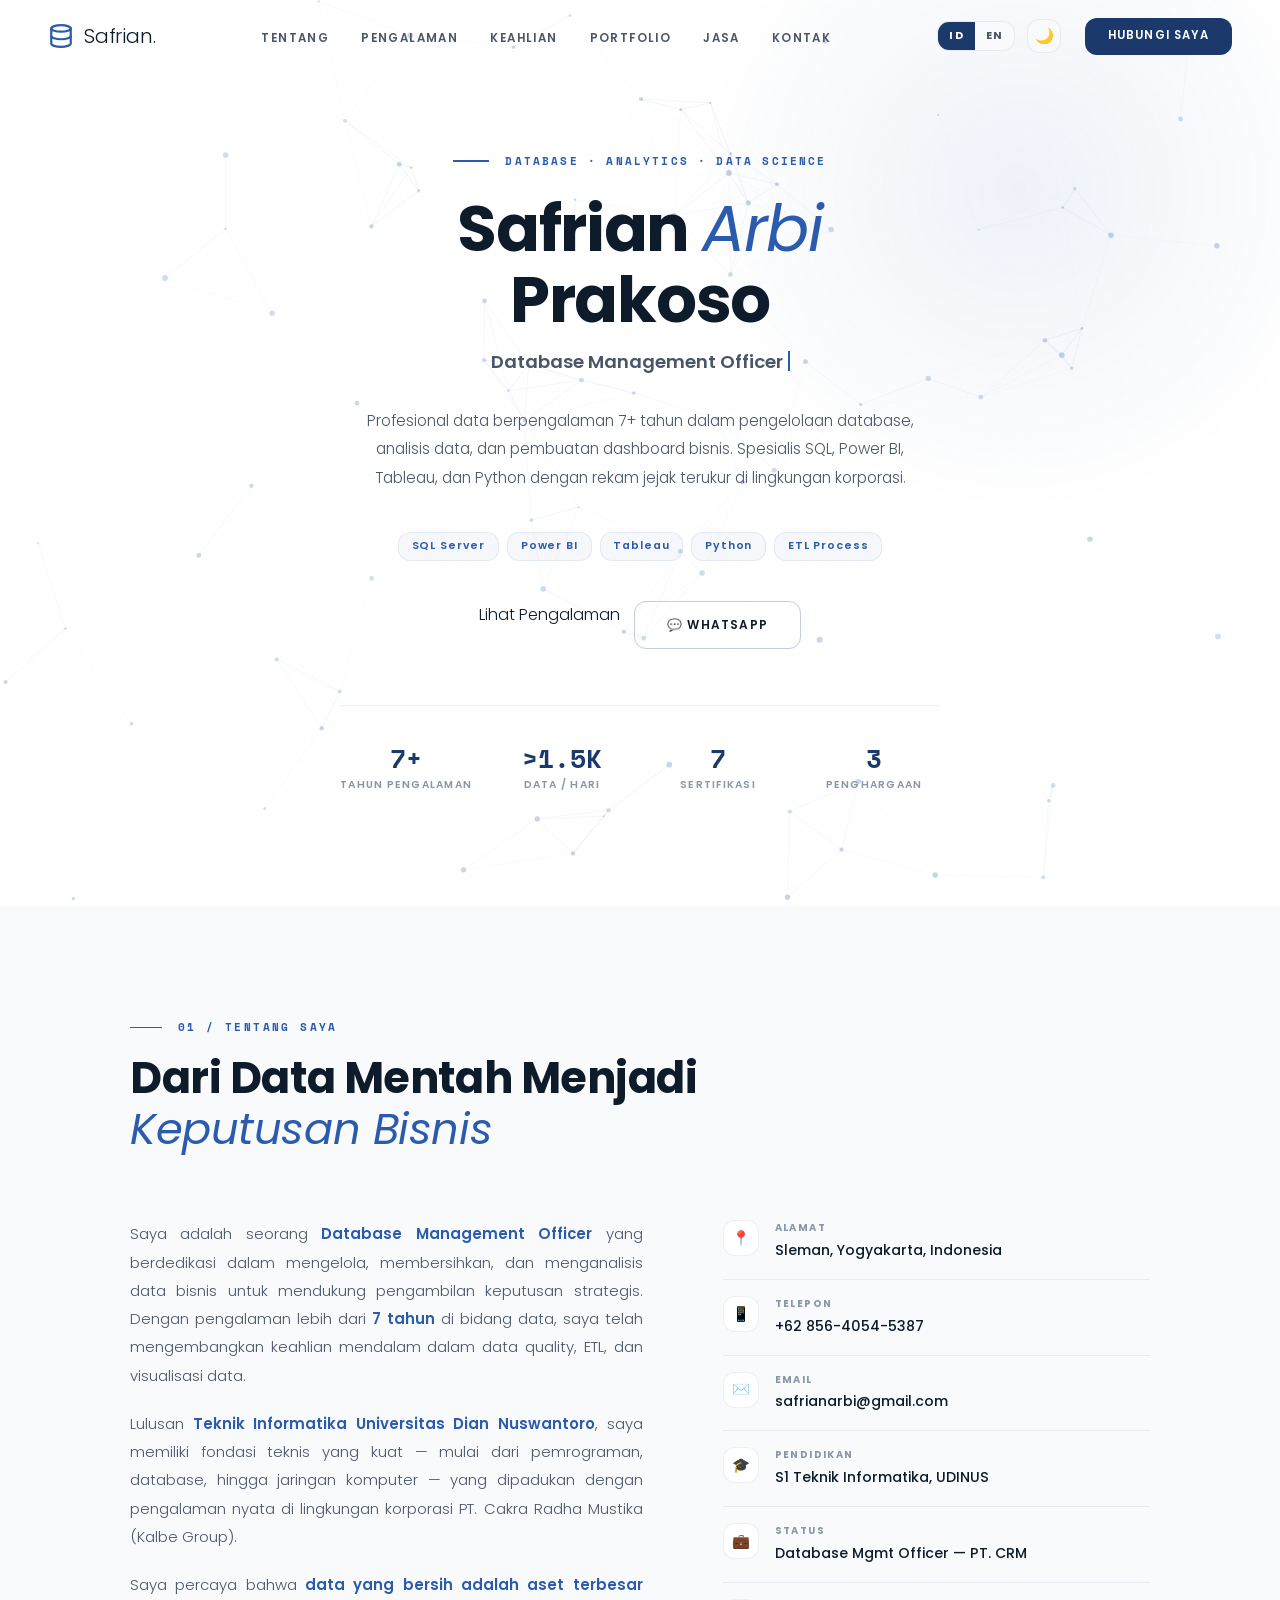
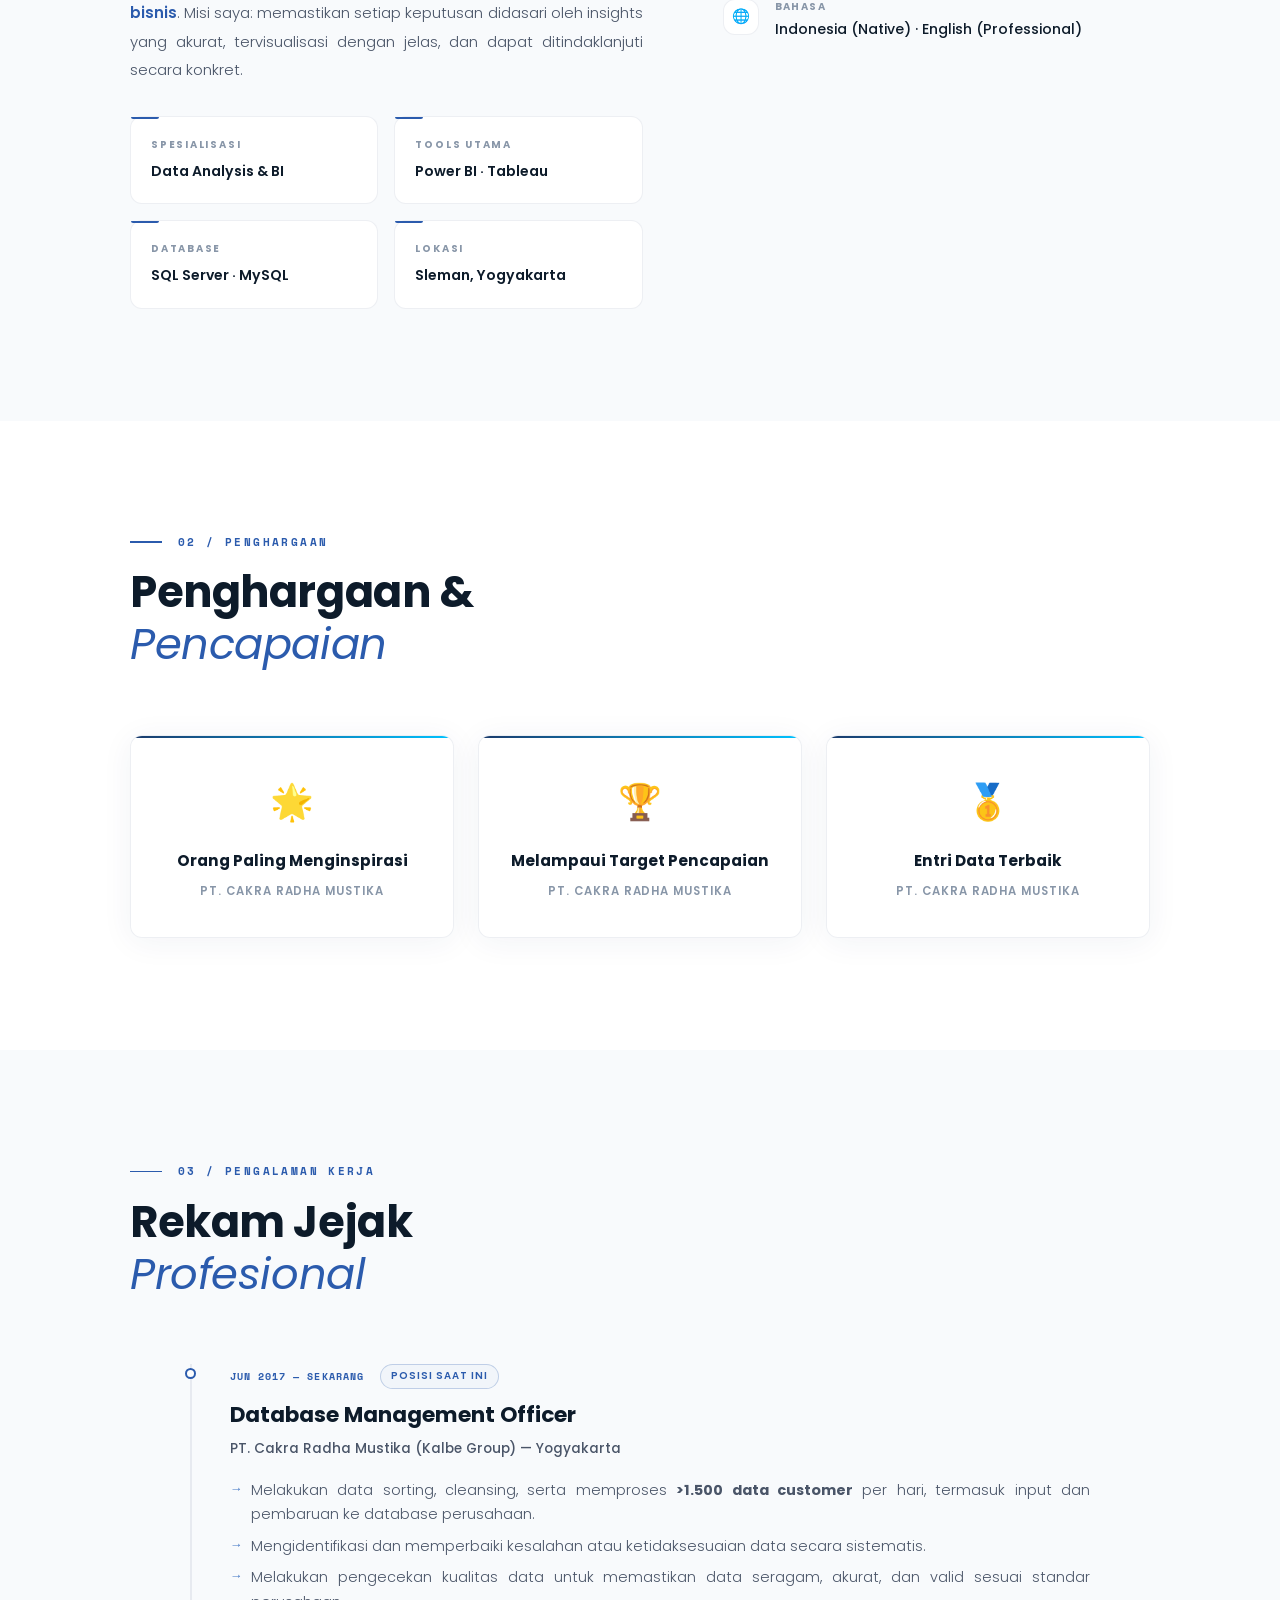
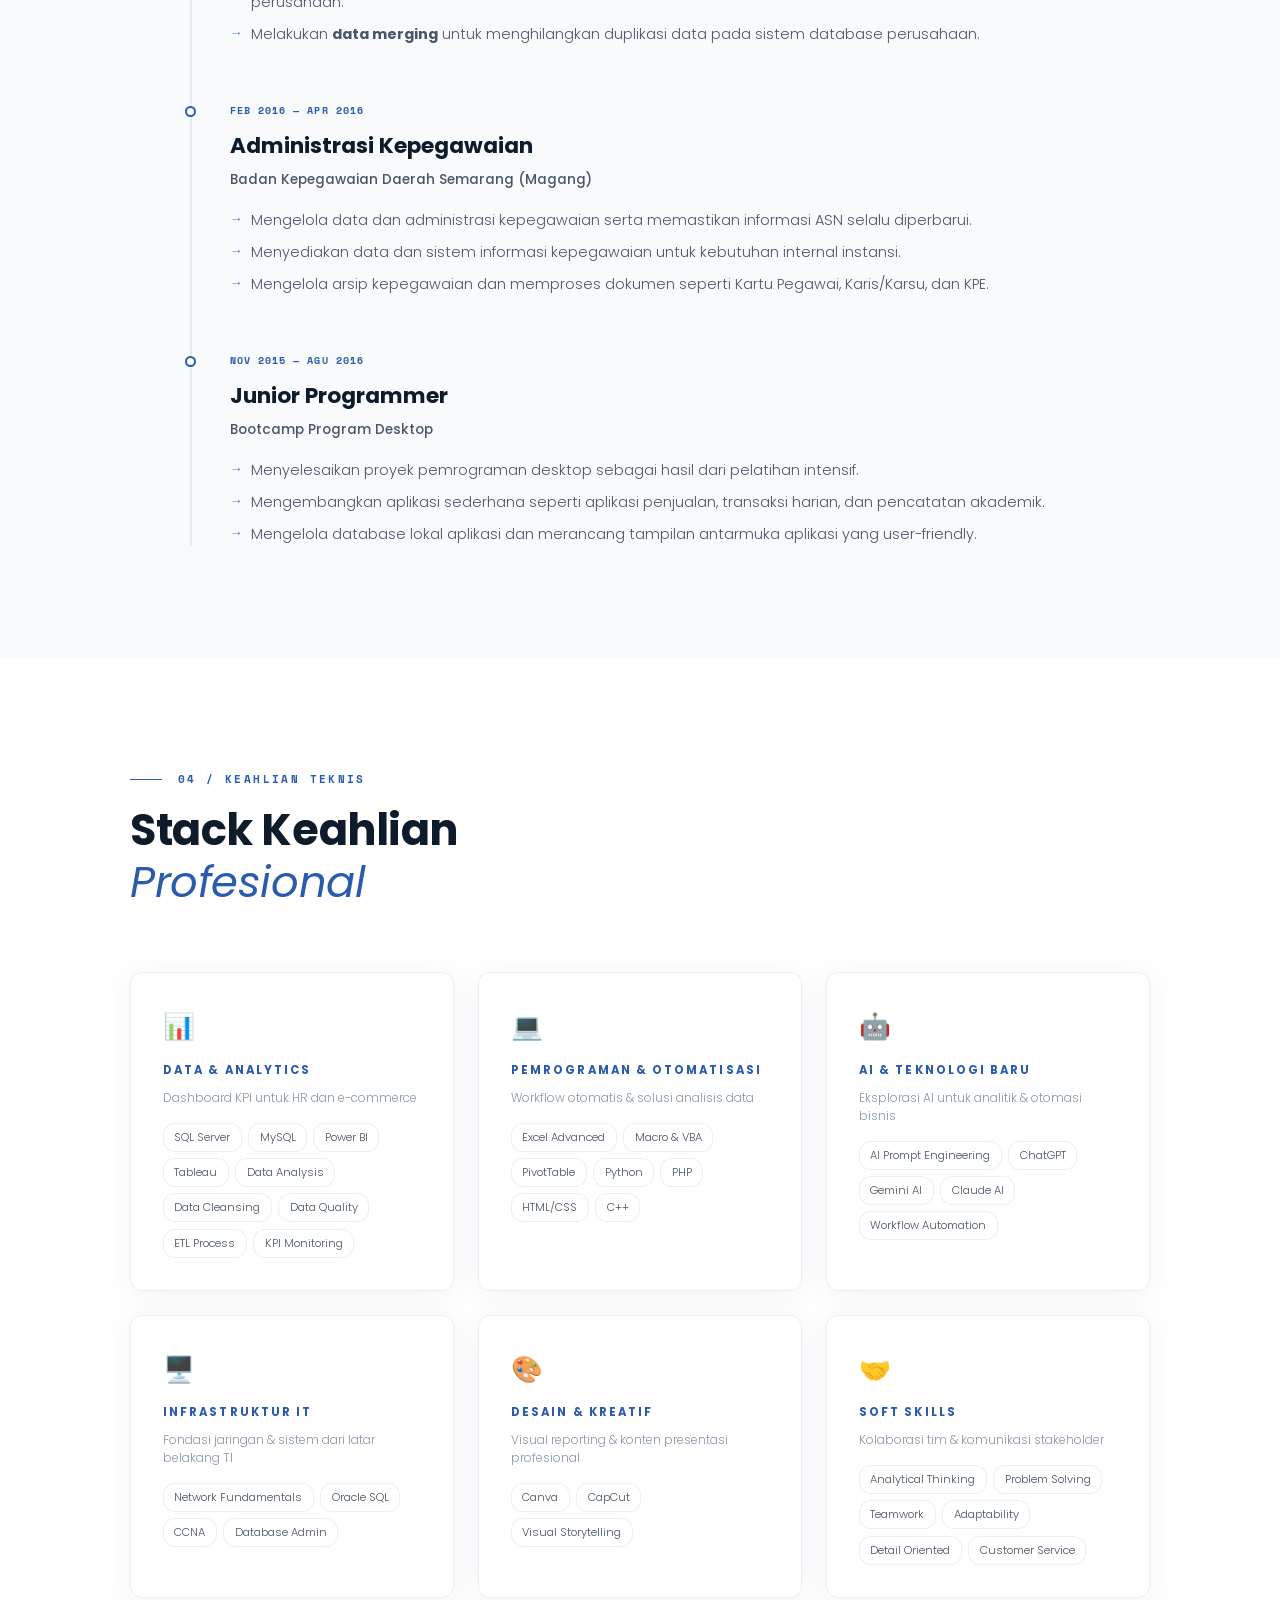
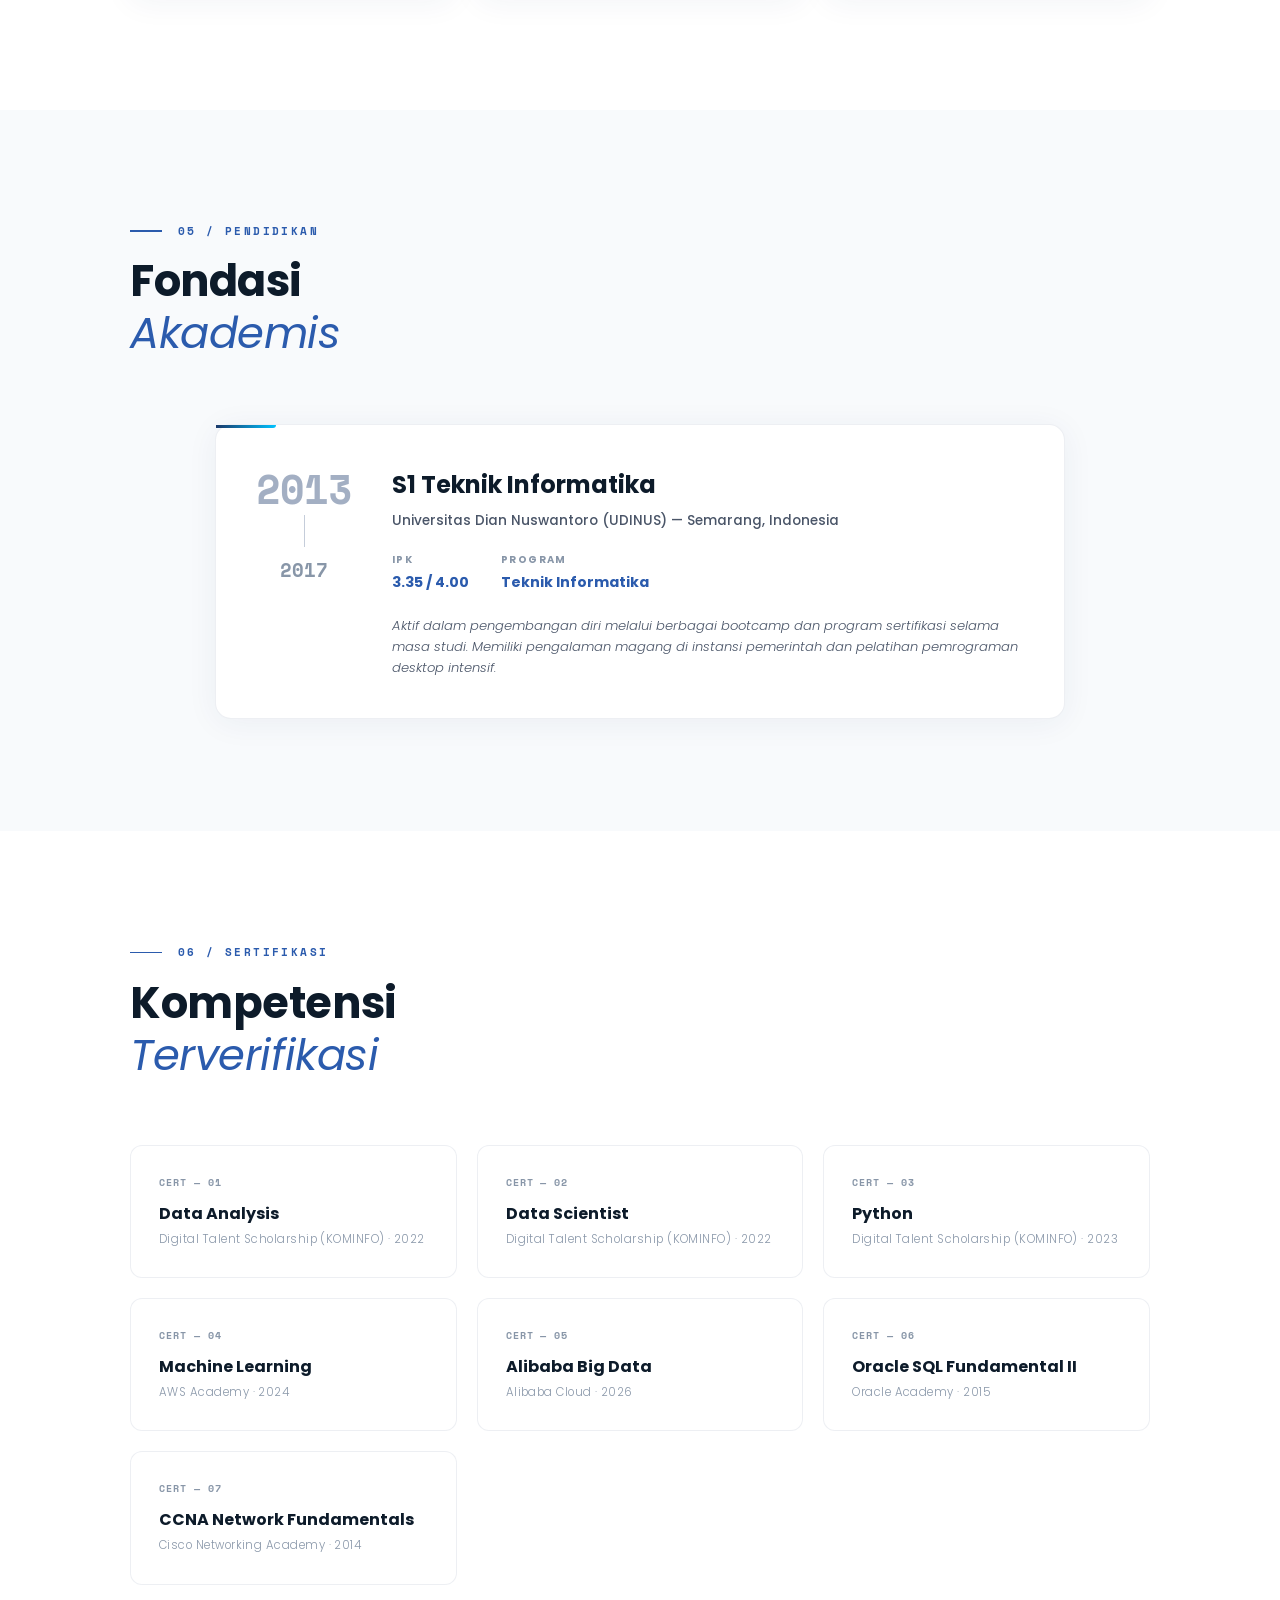
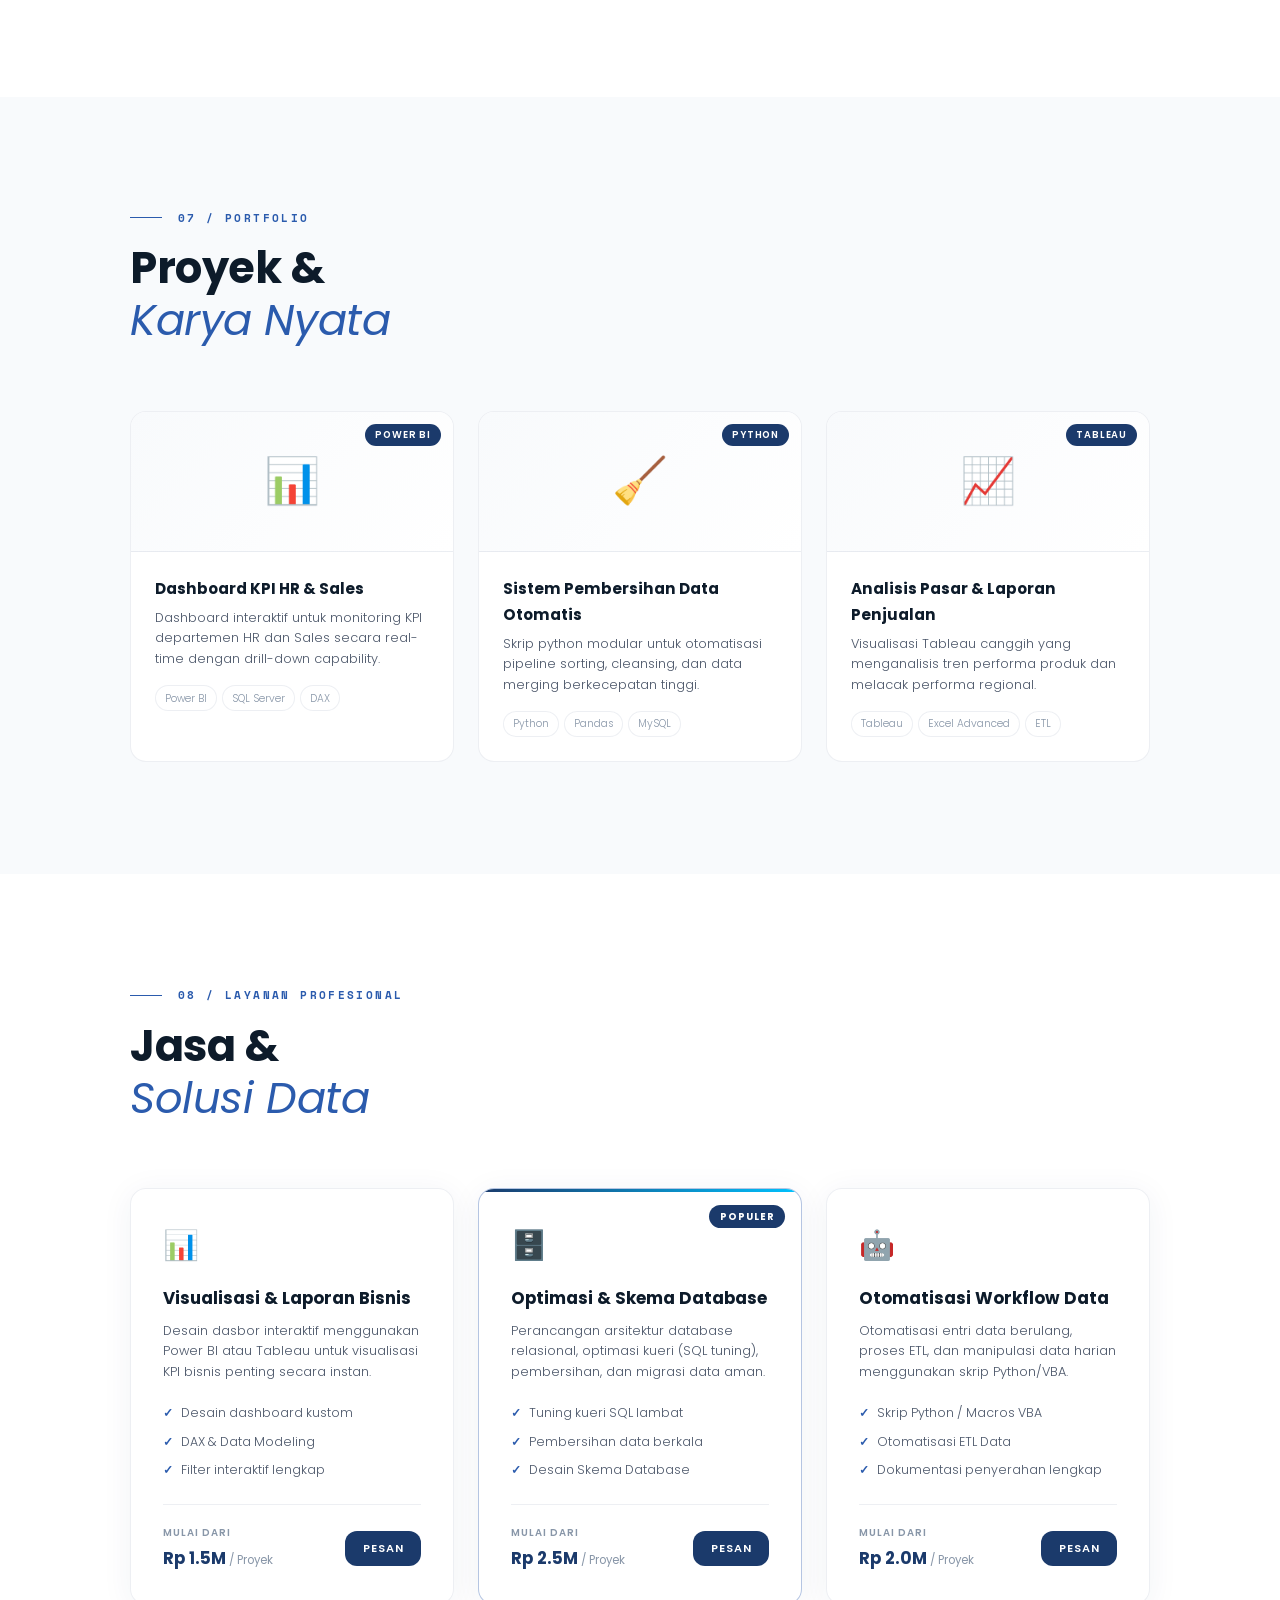
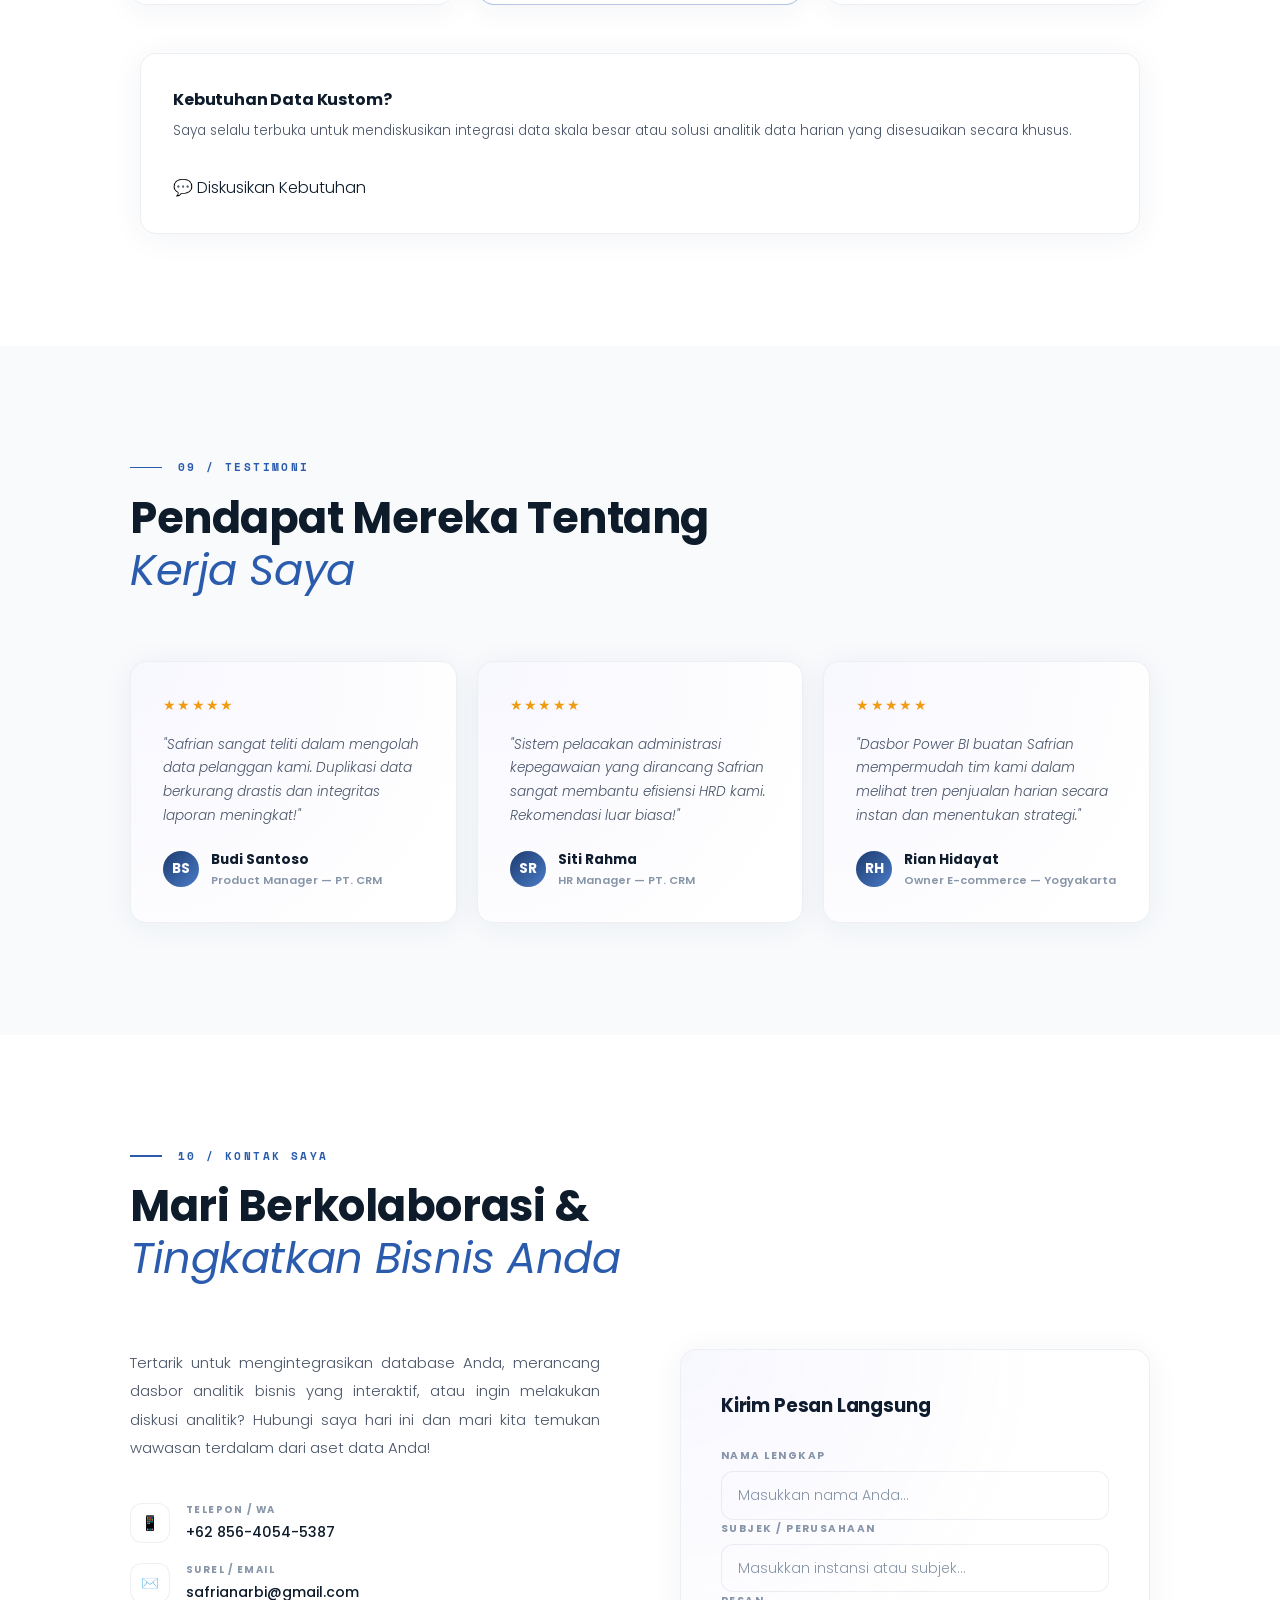
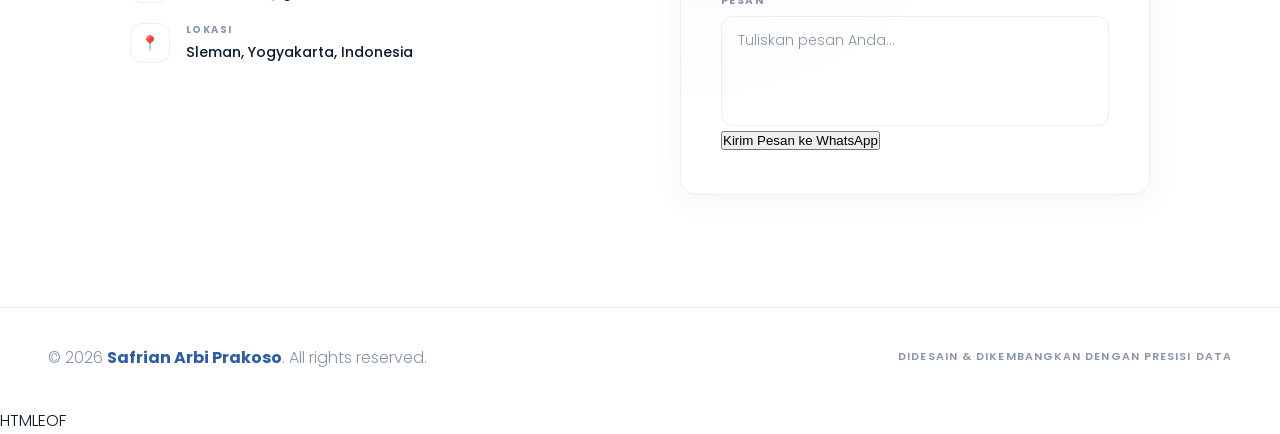
==== Safrian Arbi Prakoso | Database Management Officer & Data Analytics.html @ 1a1b2670 "Add files via upload" ====
<!DOCTYPE html>
<html lang="id" data-theme="light">
<head>
  <meta charset="UTF-8"/>
  <meta name="viewport" content="width=device-width, initial-scale=1.0"/>
  <title>Safrian Arbi Prakoso | Database Management Officer & Data Analytics</title>
  <meta name="description" content="Safrian Arbi Prakoso — Database Management Officer & Jr. Data Analytics/Scientist berpengalaman 7+ tahun di Yogyakarta. Spesialis SQL, Power BI, Tableau, Python."/>
  <meta name="author" content="Safrian Arbi Prakoso"/>
  
  <!-- Premium Typography -->
  <link rel="preconnect" href="https://fonts.googleapis.com"/>
  <link rel="preconnect" href="https://fonts.gstatic.com" crossorigin/>
  <link href="https://fonts.googleapis.com/css2?family=Poppins:ital,wght@0,300;0,400;0,500;0,600;0,700;1,300;1,400&family=Space+Mono:wght@400;700&display=swap" rel="stylesheet"/>

  <style>
    /* ==========================================
       DESIGN SYSTEM & CSS VARIABLES
       ========================================== */
    :root {
      --blue: #1B3A6B;
      --blue-mid: #2B5BAD;
      --blue-light: #4A7CC7;
      --accent: #00C2FF;
      --accent-glow: rgba(0, 194, 255, 0.15);
      
      --bg: #FFFFFF;
      --bg-card: rgba(255, 255, 255, 0.85);
      --bg-card-hover: rgba(255, 255, 255, 0.95);
      --bg-alt: #F8FAFC;
      
      --text: #0D1B2A;
      --text-sec: #4A5568;
      --text-muted: #8896A8;
      
      --border: rgba(27, 58, 107, 0.08);
      --border-h: rgba(27, 58, 107, 0.25);
      
      --shadow: 0 4px 32px rgba(27, 58, 107, 0.06);
      --shadow-lg: 0 8px 48px rgba(27, 58, 107, 0.12);
      
      --radius: 12px;
      --radius-lg: 16px;
      --tr: 0.4s cubic-bezier(0.16, 1, 0.3, 1);
      
      --font-display: 'Poppins', sans-serif;
      --font-mono: 'Space Mono', monospace;
    }

    [data-theme="dark"] {
      --bg: #0D1520;
      --bg-card: rgba(19, 32, 47, 0.7);
      --bg-card-hover: rgba(24, 37, 53, 0.85);
      --bg-alt: #182535;
      
      --text: #E8F0FA;
      --text-sec: #94A3B8;
      --text-muted: #5A6B80;
      
      --border: rgba(74, 124, 199, 0.15);
      --border-h: rgba(0, 194, 255, 0.35);
      
      --shadow: 0 4px 32px rgba(0, 0, 0, 0.4);
      --shadow-lg: 0 8px 48px rgba(0, 0, 0, 0.5);
    }

    /* Reset & Base Styles */
    *, *::before, *::after {
      box-sizing: border-box;
      margin: 0;
      padding: 0;
    }

    html {
      scroll-behavior: smooth;
      font-size: 16px;
    }

    body {
      background: var(--bg);
      color: var(--text);
      font-family: var(--font-display);
      font-weight: 300;
      line-height: 1.7;
      overflow-x: hidden;
      position: relative;
      transition: background var(--tr), color var(--tr);
    }

    ::selection {
      background: var(--blue-light);
      color: #fff;
    }

    /* Custom Scrollbar */
    ::-webkit-scrollbar {
      width: 6px;
    }
    ::-webkit-scrollbar-track {
      background: var(--bg-alt);
    }
    ::-webkit-scrollbar-thumb {
      background: var(--blue-mid);
      border-radius: 3px;
    }
    ::-webkit-scrollbar-thumb:hover {
      background: var(--accent);
    }

    /* Subtlest Overlay Noise for Tactile Feel */
    body::before {
      content: '';
      position: fixed;
      inset: 0;
      z-index: 0;
      pointer-events: none;
      opacity: 0.012;
      background-image: url("data:image/svg+xml,%3Csvg viewBox='0 0 256 256' xmlns='http://www.w3.org/2000/svg'%3E%3Cfilter id='n'%3E%3CfeTurbulence type='fractalNoise' baseFrequency='0.9' numOctaves='4' stitchTiles='stitch'/%3E%3C/filter%3E%3Crect width='100%25' height='100%25' filter='url(%23n)'/%3E%3C/svg%3E");
      background-size: 180px 180px;
    }

    /* Canvas Particle Background */
    #bg-canvas {
      position: fixed;
      top: 0;
      left: 0;
      width: 100%;
      height: 100%;
      z-index: -2;
      pointer-events: none;
    }

    h1, h2, h3, h4, h5, h6 {
      font-weight: 700;
      color: var(--text);
      letter-spacing: -0.01em;
    }

    a {
      color: inherit;
      text-decoration: none;
    }

    /* Glassmorphic Components */
    .glass-card {
      background: var(--bg-card);
      backdrop-filter: blur(20px);
      -webkit-backdrop-filter: blur(20px);
      border: 1px solid var(--border);
      border-radius: var(--radius-lg);
      padding: 2.5rem;
      transition: var(--tr);
      position: relative;
      overflow: hidden;
      box-shadow: var(--shadow);
    }

    .glass-card::before {
      content: '';
      position: absolute;
      top: 0;
      left: 0;
      width: 100%;
      height: 100%;
      background: radial-gradient(800px circle at var(--x, 0px) var(--y, 0px), rgba(99, 102, 241, 0.05), transparent 45%);
      z-index: 1;
      pointer-events: none;
    }

    .glass-card:hover {
      border-color: var(--border-h);
      transform: translateY(-4px);
      box-shadow: var(--shadow-lg);
      background: var(--bg-card-hover);
    }

    /* Navigation Bar */
    nav {
      position: fixed;
      top: 0;
      left: 0;
      right: 0;
      z-index: 200;
      padding: 1.1rem 3rem;
      display: flex;
      align-items: center;
      justify-content: space-between;
      transition: var(--tr);
    }

    nav.scrolled {
      background: rgba(255, 255, 255, 0.85);
      backdrop-filter: blur(20px);
      -webkit-backdrop-filter: blur(20px);
      border-bottom: 1px solid var(--border);
      padding: 0.8rem 3rem;
    }

    [data-theme="dark"] nav.scrolled {
      background: rgba(13, 21, 32, 0.85);
    }

    .nav-logo {
      font-weight: 700;
      font-size: 1.25rem;
      color: var(--blue);
      letter-spacing: -0.01em;
      display: flex;
      align-items: center;
      gap: 10px;
    }

    .nav-logo svg {
      width: 26px;
      height: 26px;
      stroke: var(--blue-mid);
      fill: none;
    }

    [data-theme="dark"] .nav-logo {
      color: var(--accent);
    }

    [data-theme="dark"] .nav-logo svg {
      stroke: var(--accent);
    }

    .nav-logo span {
      color: var(--text);
      font-weight: 300;
    }

    .nav-right {
      display: flex;
      align-items: center;
      gap: 1.5rem;
    }

    .nav-links {
      display: flex;
      gap: 2rem;
      list-style: none;
    }

    .nav-links a {
      font-size: 0.73rem;
      letter-spacing: 0.12em;
      text-transform: uppercase;
      color: var(--text-sec);
      transition: color var(--tr);
      font-weight: 600;
    }

    .nav-links a:hover, .nav-links a.active {
      color: var(--blue-mid);
    }

    [data-theme="dark"] .nav-links a:hover, [data-theme="dark"] .nav-links a.active {
      color: var(--accent);
    }

    .nav-cta {
      padding: 0.55rem 1.4rem;
      background: var(--blue);
      color: #fff;
      font-size: 0.72rem;
      letter-spacing: 0.1em;
      text-transform: uppercase;
      font-weight: 600;
      border-radius: var(--radius);
      transition: all var(--tr);
      cursor: pointer;
      border: none;
      font-family: var(--font-display);
    }

    [data-theme="dark"] .nav-cta {
      background: var(--accent);
      color: #0D1520;
    }

    .nav-cta:hover {
      background: var(--blue-mid);
      transform: translateY(-2px);
      box-shadow: 0 4px 15px rgba(43, 91, 173, 0.3);
    }

    [data-theme="dark"] .nav-cta:hover {
      background: #FFFFFF;
      box-shadow: 0 4px 15px rgba(0, 194, 255, 0.4);
    }

    /* Controls: Theme & Lang */
    .nav-controls {
      display: flex;
      align-items: center;
      gap: 0.75rem;
    }

    .lang-toggle {
      display: flex;
      border: 1px solid var(--border);
      border-radius: var(--radius);
      overflow: hidden;
      background: var(--bg-alt);
    }

    .lang-btn {
      padding: 0.38rem 0.7rem;
      font-size: 0.68rem;
      letter-spacing: 0.1em;
      font-weight: 700;
      font-family: var(--font-display);
      cursor: pointer;
      border: none;
      background: transparent;
      color: var(--text-sec);
      transition: all var(--tr);
    }

    .lang-btn.active {
      background: var(--blue);
      color: #fff;
    }

    [data-theme="dark"] .lang-btn.active {
      background: var(--accent);
      color: #0D1520;
    }

    .lang-btn:not(.active):hover {
      background: var(--border);
    }

    .dark-toggle {
      width: 34px;
      height: 34px;
      border: 1px solid var(--border);
      border-radius: var(--radius);
      background: var(--bg-alt);
      cursor: pointer;
      display: flex;
      align-items: center;
      justify-content: center;
      font-size: 0.95rem;
      transition: all var(--tr);
      color: var(--text-sec);
    }

    .dark-toggle:hover {
      border-color: var(--blue-mid);
      color: var(--blue-mid);
      transform: translateY(-1px);
    }

    [data-theme="dark"] .dark-toggle:hover {
      border-color: var(--accent);
      color: var(--accent);
    }

    .hamburger {
      display: none;
      flex-direction: column;
      gap: 5px;
      cursor: pointer;
      padding: 4px;
    }

    .hamburger span {
      display: block;
      width: 22px;
      height: 2px;
      background: var(--text);
      transition: var(--tr);
      border-radius: 2px;
    }

    /* Mobile Menu Drawer */
    .mobile-menu {
      display: none;
      position: fixed;
      inset: 0;
      z-index: 199;
      background: var(--bg);
      flex-direction: column;
      align-items: center;
      justify-content: center;
      gap: 2.5rem;
    }

    .mobile-menu.open {
      display: flex;
    }

    .mobile-menu a {
      font-size: 1.6rem;
      font-weight: 500;
      color: var(--text);
      letter-spacing: 0.04em;
      transition: color var(--tr);
    }

    .mobile-menu a:hover {
      color: var(--blue-mid);
    }

    [data-theme="dark"] .mobile-menu a:hover {
      color: var(--accent);
    }

    .mobile-close {
      position: absolute;
      top: 1.5rem;
      right: 2rem;
      font-size: 2rem;
      color: var(--text-sec);
      cursor: pointer;
    }

    /* Section Base */
    section {
      padding: 7rem 0;
      position: relative;
      z-index: 1;
    }

    .section-inner {
      max-width: 1100px;
      margin: 0 auto;
      padding: 0 2.5rem;
    }

    .section-label {
      display: flex;
      align-items: center;
      gap: 1rem;
      margin-bottom: 1rem;
    }

    .section-label-line {
      width: 32px;
      height: 1.5px;
      background: var(--blue-mid);
    }

    [data-theme="dark"] .section-label-line {
      background: var(--accent);
    }

    .section-label-text {
      font-size: 0.68rem;
      letter-spacing: 0.22em;
      text-transform: uppercase;
      color: var(--blue-mid);
      font-weight: 700;
      font-family: var(--font-mono);
    }

    [data-theme="dark"] .section-label-text {
      color: var(--accent);
    }

    .section-title {
      font-size: clamp(2rem, 4vw, 2.7rem);
      font-weight: 700;
      line-height: 1.2;
      margin-bottom: 0;
    }

    .section-title em {
      font-style: italic;
      color: var(--blue-mid);
      font-weight: 400;
    }

    [data-theme="dark"] .section-title em {
      color: var(--accent);
    }

    /* ==========================================
       HERO SECTION
       ========================================== */
    .hero {
      min-height: 100vh;
      display: flex;
      flex-direction: column;
      justify-content: center;
      align-items: center;
      position: relative;
      overflow: hidden;
      padding-top: 120px;
      padding-bottom: 80px;
      text-align: center;
    }

    .hero-bg-grid {
      position: absolute;
      inset: 0;
      display: none;
      z-index: -1;
      pointer-events: none;
    }

    .hero-bg-blob {
      position: absolute;
      top: -15%;
      right: -5%;
      width: 650px;
      height: 650px;
      background: radial-gradient(circle, rgba(43, 91, 173, 0.08) 0%, transparent 70%);
      pointer-events: none;
      z-index: -1;
    }

    [data-theme="dark"] .hero-bg-blob {
      background: radial-gradient(circle, rgba(0, 194, 255, 0.06) 0%, transparent 70%);
    }

    .hero-left {
      padding: 2rem;
      max-width: 800px;
      margin: 0 auto;
      z-index: 1;
    }

    .hero-eyebrow {
      display: flex;
      align-items: center;
      justify-content: center;
      gap: 1rem;
      margin-bottom: 1.5rem;
    }

    .hero-eyebrow-line {
      width: 36px;
      height: 1.5px;
      background: var(--blue-mid);
    }

    [data-theme="dark"] .hero-eyebrow-line {
      background: var(--accent);
    }

    .hero-eyebrow-text {
      font-family: var(--font-mono);
      font-size: 0.68rem;
      letter-spacing: 0.2em;
      text-transform: uppercase;
      color: var(--blue-mid);
      font-weight: 700;
    }

    [data-theme="dark"] .hero-eyebrow-text {
      color: var(--accent);
    }

    .hero-name {
      font-size: clamp(2.6rem, 5vw, 4.3rem);
      font-weight: 700;
      line-height: 1.1;
      letter-spacing: -0.02em;
      margin-bottom: 0.5rem;
    }

    .hero-name em {
      font-style: italic;
      color: var(--blue-mid);
      font-weight: 400;
    }

    [data-theme="dark"] .hero-name em {
      color: var(--accent);
    }

    .hero-title-typing {
      font-family: var(--font-display);
      font-size: 1.15rem;
      font-weight: 600;
      color: var(--text-sec);
      margin-bottom: 1.75rem;
      min-height: 36px;
      display: flex;
      align-items: center;
      justify-content: center;
      gap: 5px;
    }

    .typing-cursor {
      width: 2px;
      height: 20px;
      background-color: var(--blue-mid);
      animation: blink 0.8s infinite;
    }

    [data-theme="dark"] .typing-cursor {
      background-color: var(--accent);
    }

    @keyframes blink {
      0%, 100% { opacity: 0; }
      50% { opacity: 1; }
    }

    .hero-desc {
      font-size: 0.95rem;
      color: var(--text-sec);
      max-width: 580px;
      line-height: 1.85;
      margin: 0 auto 2.5rem;
      font-weight: 300;
      text-align: center;
    }

    .hero-badges {
      display: flex;
      flex-wrap: wrap;
      justify-content: center;
      gap: 0.5rem;
      margin-bottom: 2.5rem;
    }

    .hero-badge {
      font-size: 0.68rem;
      letter-spacing: 0.08em;
      padding: 0.28rem 0.8rem;
      border: 1px solid var(--border);
      color: var(--blue-mid);
      font-weight: 600;
      border-radius: var(--radius);
      background: rgba(43, 91, 173, 0.04);
    }

    [data-theme="dark"] .hero-badge {
      color: var(--accent);
      border-color: rgba(0, 194, 255, 0.2);
      background: rgba(0, 194, 255, 0.05);
    }

    .hero-actions {
      display: flex;
      justify-content: center;
      gap: 0.875rem;
      flex-wrap: wrap;
    }

    .btn-outline {
      display: inline-flex;
      align-items: center;
      gap: 0.6rem;
      padding: 0.8rem 2rem;
      border: 1px solid var(--border-h);
      color: var(--text);
      font-size: 0.75rem;
      letter-spacing: 0.1em;
      text-transform: uppercase;
      font-weight: 600;
      font-family: var(--font-display);
      border-radius: var(--radius);
      transition: all var(--tr);
      background: transparent;
      cursor: pointer;
    }

    .btn-outline:hover {
      border-color: var(--blue-mid);
      color: var(--blue-mid);
      transform: translateY(-2px);
    }

    [data-theme="dark"] .btn-outline:hover {
      border-color: var(--accent);
      color: var(--accent);
    }

    /* Stats Grid */
    .hero-stats {
      display: grid;
      grid-template-columns: repeat(4, 1fr);
      gap: 1.5rem;
      margin: 3.5rem auto 0 auto;
      padding-top: 2.5rem;
      border-top: 1px solid var(--border);
      max-width: 600px;
    }

    .stat-num {
      font-family: var(--font-mono);
      font-size: 1.6rem;
      font-weight: 700;
      color: var(--blue);
      display: block;
      line-height: 1;
    }

    [data-theme="dark"] .stat-num {
      color: var(--accent);
    }

    .stat-label {
      font-size: 0.65rem;
      letter-spacing: 0.12em;
      text-transform: uppercase;
      color: var(--text-muted);
      margin-top: 0.3rem;
      font-weight: 600;
    }

    /* Hero Right Graphic Card */
    .hero-right {
      display: flex;
      align-items: center;
      justify-content: center;
      z-index: 1;
      padding-right: 5rem;
    }

    .hero-card {
      background: var(--bg-card);
      border: 1px solid var(--border);
      border-radius: var(--radius-lg);
      padding: 2.5rem;
      box-shadow: var(--shadow-lg);
      width: 320px;
      position: relative;
      backdrop-filter: blur(20px);
      -webkit-backdrop-filter: blur(20px);
      transition: var(--tr);
    }

    .hero-card:hover {
      border-color: var(--border-h);
      transform: translateY(-5px);
    }

    .hero-card::before {
      content: '';
      position: absolute;
      top: 0;
      left: 0;
      right: 0;
      height: 3px;
      background: linear-gradient(90deg, var(--blue), var(--accent));
      border-radius: var(--radius-lg) var(--radius-lg) 0 0;
    }

    .hc-avatar {
      width: 72px;
      height: 72px;
      border-radius: 50%;
      background: linear-gradient(135deg, var(--blue), var(--blue-light));
      display: flex;
      align-items: center;
      justify-content: center;
      font-size: 1.8rem;
      margin-bottom: 1.25rem;
      font-weight: 700;
      color: #fff;
    }

    [data-theme="dark"] .hc-avatar {
      background: linear-gradient(135deg, var(--accent), var(--blue));
      color: #0D1520;
    }

    .hc-name {
      font-size: 1rem;
      font-weight: 700;
      color: var(--text);
      margin-bottom: 0.2rem;
    }

    .hc-title {
      font-size: 0.72rem;
      color: var(--text-sec);
      margin-bottom: 1.5rem;
      line-height: 1.5;
    }

    .hc-items {
      display: flex;
      flex-direction: column;
      gap: 0.75rem;
    }

    .hc-item {
      display: flex;
      align-items: center;
      gap: 0.75rem;
      font-size: 0.8rem;
      color: var(--text-sec);
    }

    .hc-dot {
      width: 8px;
      height: 8px;
      border-radius: 50%;
      background: var(--blue-mid);
      flex-shrink: 0;
    }

    [data-theme="dark"] .hc-dot {
      background: var(--accent);
    }

    .hc-available {
      margin-top: 1.5rem;
      padding: 0.6rem 1rem;
      background: rgba(43, 91, 173, 0.08);
      border-radius: var(--radius);
      border: 1px solid rgba(43, 91, 173, 0.2);
      display: flex;
      align-items: center;
      gap: 0.6rem;
      font-size: 0.72rem;
      color: var(--blue-mid);
      font-weight: 600;
    }

    [data-theme="dark"] .hc-available {
      background: rgba(0, 194, 255, 0.06);
      border-color: rgba(0, 194, 255, 0.2);
      color: var(--accent);
    }

    .hc-pulse {
      width: 8px;
      height: 8px;
      border-radius: 50%;
      background: #22C55E;
      flex-shrink: 0;
      animation: pulse 2s infinite;
    }

    @keyframes pulse {
      0%, 100% { opacity: 1; transform: scale(1); }
      50% { opacity: 0.5; transform: scale(1.25); }
    }

    /* ==========================================
       ABOUT SECTION
       ========================================== */
    #about {
      background: var(--bg-alt);
    }

    .about-grid {
      display: grid;
      grid-template-columns: 1.2fr 1fr;
      gap: 5rem;
      align-items: start;
      margin-top: 4rem;
    }

    .about-text p {
      color: var(--text-sec);
      line-height: 1.9;
      font-size: 0.93rem;
      margin-bottom: 1.25rem;
      text-align: justify;
    }

    .about-text strong {
      color: var(--blue-mid);
      font-weight: 600;
    }

    [data-theme="dark"] .about-text strong {
      color: var(--accent);
    }

    .about-highlights {
      display: grid;
      grid-template-columns: 1fr 1fr;
      gap: 1rem;
      margin-top: 2rem;
    }

    .hl-item {
      padding: 1.25rem;
      border: 1px solid var(--border);
      border-radius: var(--radius);
      position: relative;
      transition: all var(--tr);
      background: var(--bg);
    }

    .hl-item:hover {
      border-color: var(--border-h);
      transform: translateY(-2px);
      box-shadow: var(--shadow);
    }

    .hl-item::before {
      content: '';
      position: absolute;
      top: 0;
      left: 0;
      width: 28px;
      height: 2px;
      background: var(--blue-mid);
      border-radius: 0 0 2px 2px;
    }

    [data-theme="dark"] .hl-item::before {
      background: var(--accent);
    }

    .hl-label {
      font-size: 0.62rem;
      letter-spacing: 0.18em;
      text-transform: uppercase;
      color: var(--text-muted);
      margin-bottom: 0.35rem;
      font-weight: 700;
    }

    .hl-val {
      font-size: 0.88rem;
      color: var(--text);
      font-weight: 600;
    }

    .about-info {
      display: flex;
      flex-direction: column;
      gap: 1rem;
    }

    .ai-item {
      display: flex;
      align-items: flex-start;
      gap: 1rem;
      padding-bottom: 1rem;
      border-bottom: 1px solid var(--border);
    }

    .ai-item:last-child {
      border-bottom: none;
    }

    .ai-icon {
      width: 36px;
      height: 36px;
      display: flex;
      align-items: center;
      justify-content: center;
      border: 1px solid var(--border);
      color: var(--blue-mid);
      font-size: 0.9rem;
      flex-shrink: 0;
      border-radius: var(--radius);
      background: var(--bg);
    }

    [data-theme="dark"] .ai-icon {
      color: var(--accent);
    }

    .ai-label {
      font-size: 0.62rem;
      letter-spacing: 0.14em;
      text-transform: uppercase;
      color: var(--text-muted);
      margin-bottom: 0.12rem;
      font-weight: 700;
    }

    .ai-val {
      font-size: 0.88rem;
      color: var(--text);
      font-weight: 500;
      word-break: break-all;
    }

    /* ==========================================
       AWARDS SECTION
       ========================================== */
    #awards {
      background: var(--bg);
    }

    .awards-grid {
      display: grid;
      grid-template-columns: repeat(3, 1fr);
      gap: 1.5rem;
      margin-top: 4rem;
    }

    .award-card {
      padding: 2.25rem 1.75rem;
      border: 1px solid var(--border);
      border-radius: var(--radius);
      background: var(--bg-card);
      position: relative;
      overflow: hidden;
      transition: all var(--tr);
      text-align: center;
    }

    .award-card:hover {
      border-color: var(--border-h);
      transform: translateY(-4px);
      box-shadow: var(--shadow-lg);
    }

    .award-card::before {
      content: '';
      position: absolute;
      top: 0;
      left: 0;
      right: 0;
      height: 2.5px;
      background: linear-gradient(90deg, var(--blue), var(--accent));
    }

    .award-icon {
      font-size: 2.2rem;
      margin-bottom: 1rem;
    }

    .award-name {
      font-weight: 700;
      font-size: 0.95rem;
      color: var(--text);
      margin-bottom: 0.5rem;
    }

    .award-org {
      font-size: 0.72rem;
      letter-spacing: 0.08em;
      color: var(--text-muted);
      text-transform: uppercase;
      font-weight: 600;
    }

    /* ==========================================
       EXPERIENCE SECTION
       ========================================== */
    #experience {
      background: var(--bg-alt);
    }

    .timeline {
      margin-top: 4rem;
      position: relative;
      max-width: 900px;
      margin-left: auto;
      margin-right: auto;
    }

    .timeline::before {
      content: '';
      position: absolute;
      left: 0;
      top: 0;
      bottom: 0;
      width: 1.5px;
      background: var(--border);
    }

    .tl-item {
      padding-left: 2.5rem;
      padding-bottom: 3.5rem;
      position: relative;
    }

    .tl-item::before {
      content: '';
      position: absolute;
      left: -5px;
      top: 4px;
      width: 11px;
      height: 11px;
      border-radius: 50%;
      border: 2px solid var(--blue-mid);
      background: var(--bg-card);
      z-index: 5;
    }

    [data-theme="dark"] .tl-item::before {
      border-color: var(--accent);
    }

    .tl-item:last-child {
      padding-bottom: 0;
    }

    .tl-meta {
      display: flex;
      align-items: center;
      gap: 1rem;
      margin-bottom: 0.5rem;
      flex-wrap: wrap;
    }

    .tl-period {
      font-family: var(--font-mono);
      font-size: 0.65rem;
      letter-spacing: 0.1em;
      color: var(--blue-mid);
      text-transform: uppercase;
      font-weight: 700;
    }

    [data-theme="dark"] .tl-period {
      color: var(--accent);
    }

    .tl-badge {
      font-size: 0.62rem;
      letter-spacing: 0.1em;
      text-transform: uppercase;
      padding: 0.18rem 0.65rem;
      border: 1px solid rgba(43, 91, 173, 0.25);
      color: var(--blue-mid);
      border-radius: 30px;
      font-weight: 600;
      background: rgba(43, 91, 173, 0.03);
    }

    [data-theme="dark"] .tl-badge {
      border-color: rgba(0, 194, 255, 0.25);
      color: var(--accent);
      background: rgba(0, 194, 255, 0.05);
    }

    .tl-role {
      font-size: 1.35rem;
      font-weight: 700;
      color: var(--text);
      margin-bottom: 0.2rem;
    }

    .tl-company {
      font-size: 0.85rem;
      color: var(--text-sec);
      margin-bottom: 1.1rem;
      font-weight: 500;
    }

    .tl-list {
      list-style: none;
      display: flex;
      flex-direction: column;
      gap: 0.45rem;
    }

    .tl-list li {
      font-size: 0.9rem;
      color: var(--text-sec);
      padding-left: 1.3rem;
      position: relative;
      line-height: 1.7;
      text-align: justify;
    }

    .tl-list li::before {
      content: '→';
      position: absolute;
      left: 0;
      color: var(--blue-light);
      font-size: 0.8rem;
      font-weight: bold;
    }

    [data-theme="dark"] .tl-list li::before {
      color: var(--accent);
    }

    /* ==========================================
       SKILLS SECTION
       ========================================== */
    #skills {
      background: var(--bg);
    }

    .skills-grid {
      display: grid;
      grid-template-columns: repeat(3, 1fr);
      gap: 1.5rem;
      margin-top: 4rem;
    }

    .skill-cat {
      padding: 2rem;
      border: 1px solid var(--border);
      border-radius: var(--radius);
      background: var(--bg-card);
      position: relative;
      overflow: hidden;
      transition: all var(--tr);
    }

    .skill-cat::before {
      content: '';
      position: absolute;
      top: 0;
      left: 0;
      right: 0;
      height: 2.5px;
      background: linear-gradient(90deg, var(--blue), var(--accent));
      transform: scaleX(0);
      transform-origin: left;
      transition: transform var(--tr);
    }

    .skill-cat:hover {
      border-color: var(--border-h);
      transform: translateY(-4px);
      box-shadow: var(--shadow);
    }

    .skill-cat:hover::before {
      transform: scaleX(1);
    }

    .skill-cat-icon {
      font-size: 1.6rem;
      margin-bottom: 0.75rem;
    }

    .skill-cat-title {
      font-size: 0.72rem;
      letter-spacing: 0.18em;
      text-transform: uppercase;
      color: var(--blue-mid);
      margin-bottom: 0.5rem;
      font-weight: 700;
    }

    [data-theme="dark"] .skill-cat-title {
      color: var(--accent);
    }

    .skill-cat-desc {
      font-size: 0.75rem;
      color: var(--text-muted);
      margin-bottom: 1rem;
      line-height: 1.5;
    }

    .skill-tags {
      display: flex;
      flex-wrap: wrap;
      gap: 0.4rem;
    }

    .skill-tag {
      font-size: 0.7rem;
      padding: 0.25rem 0.65rem;
      border: 1px solid var(--border);
      color: var(--text-sec);
      border-radius: var(--radius);
      transition: all var(--tr);
      cursor: default;
      background: var(--bg);
    }

    .skill-tag:hover {
      border-color: var(--blue-mid);
      color: var(--blue-mid);
      background: rgba(43, 91, 173, 0.05);
    }

    [data-theme="dark"] .skill-tag:hover {
      color: var(--accent);
      border-color: var(--accent);
      background: rgba(0, 194, 255, 0.05);
    }

    /* ==========================================
       EDUCATION SECTION
       ========================================== */
    #education {
      background: var(--bg-alt);
    }

    .edu-card {
      margin-top: 4rem;
      display: grid;
      grid-template-columns: auto 1fr;
      gap: 2.5rem;
      padding: 2.5rem;
      border: 1px solid var(--border);
      border-radius: var(--radius-lg);
      background: var(--bg);
      box-shadow: var(--shadow);
      align-items: start;
      position: relative;
      max-width: 850px;
      margin-left: auto;
      margin-right: auto;
    }

    .edu-card::before {
      content: '';
      position: absolute;
      top: 0;
      left: 0;
      width: 60px;
      height: 3px;
      background: linear-gradient(90deg, var(--blue), var(--accent));
      border-radius: 0 0 var(--radius) 0;
    }

    .edu-yr {
      display: flex;
      flex-direction: column;
      align-items: center;
      padding-top: 0.25rem;
    }

    .edu-yr-start {
      font-family: var(--font-mono);
      font-size: 2.5rem;
      font-weight: 700;
      color: var(--blue);
      line-height: 1;
      opacity: 0.4;
    }

    [data-theme="dark"] .edu-yr-start {
      color: var(--accent);
    }

    .edu-yr-div {
      width: 1px;
      height: 32px;
      background: var(--border-h);
      margin: 0.4rem 0;
    }

    .edu-yr-end {
      font-family: var(--font-mono);
      font-size: 1.2rem;
      color: var(--text-muted);
      font-weight: 600;
    }

    .edu-degree {
      font-size: 1.5rem;
      font-weight: 700;
      color: var(--text);
      margin-bottom: 0.2rem;
    }

    .edu-degree em {
      font-style: italic;
      color: var(--blue-mid);
      font-weight: 400;
    }

    [data-theme="dark"] .edu-degree em {
      color: var(--accent);
    }

    .edu-uni {
      font-size: 0.85rem;
      color: var(--text-sec);
      margin-bottom: 1.25rem;
      font-weight: 500;
    }

    .edu-meta {
      display: flex;
      gap: 2rem;
      flex-wrap: wrap;
      margin-bottom: 1.25rem;
    }

    .edu-meta-item {
      display: flex;
      flex-direction: column;
      gap: 0.15rem;
    }

    .edu-meta-label {
      font-size: 0.62rem;
      letter-spacing: 0.14em;
      text-transform: uppercase;
      color: var(--text-muted);
      font-weight: 700;
    }

    .edu-meta-val {
      font-size: 0.88rem;
      color: var(--blue-mid);
      font-weight: 700;
    }

    [data-theme="dark"] .edu-meta-val {
      color: var(--accent);
    }

    .edu-note {
      font-size: 0.82rem;
      color: var(--text-sec);
      font-style: italic;
      line-height: 1.6;
    }

    /* ==========================================
       CERTIFICATIONS SECTION
       ========================================== */
    #certifications {
      background: var(--bg);
    }

    .cert-grid {
      display: grid;
      grid-template-columns: repeat(3, 1fr);
      gap: 1.25rem;
      margin-top: 4rem;
    }

    .cert-card {
      padding: 1.75rem;
      border: 1px solid var(--border);
      border-radius: var(--radius);
      background: var(--bg-card);
      transition: all var(--tr);
      position: relative;
      overflow: hidden;
    }

    .cert-card::after {
      content: '';
      position: absolute;
      bottom: 0;
      left: 0;
      width: 0;
      height: 2px;
      background: linear-gradient(90deg, var(--blue), var(--accent));
      transition: width var(--tr);
    }

    .cert-card:hover {
      border-color: var(--border-h);
      transform: translateY(-2px);
      box-shadow: var(--shadow);
    }

    .cert-card:hover::after {
      width: 100%;
    }

    .cert-num {
      font-family: var(--font-mono);
      font-size: 0.6rem;
      color: var(--text-muted);
      margin-bottom: 0.75rem;
      letter-spacing: 0.1em;
      font-weight: 700;
    }

    .cert-name {
      font-weight: 700;
      font-size: 1rem;
      color: var(--text);
      margin-bottom: 0.35rem;
      line-height: 1.35;
    }

    .cert-issuer {
      font-size: 0.72rem;
      color: var(--text-muted);
      letter-spacing: 0.04em;
    }

    /* ==========================================
       PORTFOLIO SECTION
       ========================================== */
    #portfolio {
      background: var(--bg-alt);
    }

    .portfolio-grid {
      display: grid;
      grid-template-columns: repeat(3, 1fr);
      gap: 1.5rem;
      margin-top: 4rem;
    }

    .pf-card {
      border: 1px solid var(--border);
      border-radius: var(--radius-lg);
      background: var(--bg);
      overflow: hidden;
      transition: all var(--tr);
      position: relative;
    }

    .pf-card:hover {
      border-color: var(--border-h);
      transform: translateY(-4px);
      box-shadow: var(--shadow-lg);
    }

    .pf-thumb {
      height: 140px;
      display: flex;
      align-items: center;
      justify-content: center;
      font-size: 2.8rem;
      background: linear-gradient(135deg, var(--bg-alt), var(--bg));
      border-bottom: 1px solid var(--border);
      position: relative;
    }

    .pf-tag {
      position: absolute;
      top: 0.75rem;
      right: 0.75rem;
      font-size: 0.6rem;
      letter-spacing: 0.1em;
      text-transform: uppercase;
      padding: 0.2rem 0.6rem;
      background: var(--blue);
      color: #fff;
      border-radius: 30px;
      font-weight: 600;
    }

    [data-theme="dark"] .pf-tag {
      background: var(--accent);
      color: #0D1520;
    }

    .pf-body {
      padding: 1.5rem;
    }

    .pf-title {
      font-weight: 700;
      font-size: 0.95rem;
      color: var(--text);
      margin-bottom: 0.4rem;
    }

    .pf-desc {
      font-size: 0.8rem;
      color: var(--text-sec);
      line-height: 1.6;
      margin-bottom: 1rem;
      min-height: 48px;
    }

    .pf-tools {
      display: flex;
      flex-wrap: wrap;
      gap: 0.35rem;
    }

    .pf-tool {
      font-size: 0.65rem;
      padding: 0.2rem 0.55rem;
      border: 1px solid var(--border);
      color: var(--text-muted);
      border-radius: 30px;
      background: var(--bg-card);
    }

    /* ==========================================
       JASA (SERVICES) SECTION
       ========================================== */
    #jasa {
      background: var(--bg);
    }

    .jasa-grid {
      display: grid;
      grid-template-columns: repeat(3, 1fr);
      gap: 1.5rem;
      margin-top: 4rem;
      margin-bottom: 3rem;
    }

    .jasa-card {
      padding: 2rem;
      border: 1px solid var(--border);
      border-radius: var(--radius-lg);
      background: var(--bg-card);
      display: flex;
      flex-direction: column;
      position: relative;
      overflow: hidden;
      transition: all var(--tr);
    }

    .jasa-card::before {
      content: '';
      position: absolute;
      top: 0;
      left: 0;
      right: 0;
      height: 3px;
      background: linear-gradient(90deg, var(--blue), var(--accent));
      transform: scaleX(0);
      transform-origin: left;
      transition: transform var(--tr);
    }

    .jasa-card:hover {
      border-color: var(--border-h);
      transform: translateY(-4px);
      box-shadow: var(--shadow-lg);
    }

    .jasa-card:hover::before {
      transform: scaleX(1);
    }

    .jasa-card.featured {
      border-color: rgba(43, 91, 173, 0.35);
    }

    [data-theme="dark"] .jasa-card.featured {
      border-color: var(--accent);
    }

    .jasa-card.featured::before {
      transform: scaleX(1);
    }

    .jasa-badge {
      position: absolute;
      top: 1rem;
      right: 1rem;
      font-size: 0.6rem;
      letter-spacing: 0.1em;
      text-transform: uppercase;
      padding: 0.2rem 0.65rem;
      background: var(--blue);
      color: #fff;
      border-radius: 30px;
      font-weight: 700;
    }

    [data-theme="dark"] .jasa-badge {
      background: var(--accent);
      color: #0D1520;
    }

    .jasa-icon {
      font-size: 1.8rem;
      margin-bottom: 0.875rem;
    }

    .jasa-name {
      font-weight: 700;
      font-size: 1.05rem;
      color: var(--text);
      margin-bottom: 0.5rem;
    }

    .jasa-desc {
      font-size: 0.8rem;
      color: var(--text-sec);
      line-height: 1.6;
      margin-bottom: 1.25rem;
      flex: 1;
    }

    .jasa-features {
      list-style: none;
      display: flex;
      flex-direction: column;
      gap: 0.45rem;
      margin-bottom: 1.5rem;
    }

    .jasa-features li {
      font-size: 0.78rem;
      color: var(--text-sec);
      padding-left: 1.1rem;
      position: relative;
    }

    .jasa-features li::before {
      content: '✓';
      position: absolute;
      left: 0;
      color: var(--blue-mid);
      font-weight: 700;
    }

    [data-theme="dark"] .jasa-features li::before {
      color: var(--accent);
    }

    .jasa-price-wrap {
      display: flex;
      align-items: center;
      justify-content: space-between;
      margin-top: auto;
      padding-top: 1.25rem;
      border-top: 1px solid var(--border);
    }

    .jasa-price-label {
      font-size: 0.62rem;
      letter-spacing: 0.10em;
      text-transform: uppercase;
      color: var(--text-muted);
      margin-bottom: 0.1rem;
      font-weight: 600;
    }

    .jasa-price {
      font-weight: 700;
      font-size: 1.05rem;
      color: var(--blue);
    }

    [data-theme="dark"] .jasa-price {
      color: var(--accent);
    }

    .jasa-price span {
      font-size: 0.72rem;
      font-weight: 400;
      color: var(--text-muted);
    }

    .jasa-cta {
      padding: 0.5rem 1.1rem;
      background: var(--blue);
      color: #fff;
      font-size: 0.7rem;
      letter-spacing: 0.08em;
      text-transform: uppercase;
      font-weight: 600;
      border-radius: var(--radius);
      transition: all var(--tr);
      cursor: pointer;
      border: none;
      font-family: var(--font-display);
    }

    [data-theme="dark"] .jasa-cta {
      background: var(--accent);
      color: #0D1520;
    }

    .jasa-cta:hover {
      background: var(--blue-mid);
      transform: translateY(-1px);
    }

    [data-theme="dark"] .jasa-cta:hover {
      background: #FFFFFF;
    }

    .jasa-note {
      padding: 2rem;
      border: 1px solid var(--border);
      border-radius: var(--radius-lg);
      background: var(--bg-card);
      display: flex;
      align-items: center;
      justify-content: space-between;
      gap: 2rem;
      flex-wrap: wrap;
      max-width: 1000px;
      margin-left: auto;
      margin-right: auto;
      box-shadow: var(--shadow);
    }

    .jasa-note-text h4 {
      font-weight: 700;
      color: var(--text);
      margin-bottom: 0.35rem;
    }

    .jasa-note-text p {
      font-size: 0.85rem;
      color: var(--text-sec);
    }

    /* ==========================================
       TESTIMONIALS SECTION
       ========================================== */
    #testimonials {
      background: var(--bg-alt);
    }

    .testi-grid {
      display: grid;
      grid-template-columns: repeat(3, 1fr);
      gap: 1.25rem;
      margin-top: 4rem;
    }

    .testi-card {
      padding: 2rem;
      border: 1px solid var(--border);
      border-radius: var(--radius-lg);
      background: var(--bg);
      transition: all var(--tr);
      position: relative;
    }

    .testi-card:hover {
      border-color: var(--border-h);
      box-shadow: var(--shadow);
    }

    .testi-stars {
      color: #F59E0B;
      font-size: 0.85rem;
      margin-bottom: 1rem;
      letter-spacing: 0.1em;
    }

    .testi-text {
      font-size: 0.85rem;
      color: var(--text-sec);
      line-height: 1.75;
      margin-bottom: 1.25rem;
      font-style: italic;
    }

    .testi-author {
      display: flex;
      align-items: center;
      gap: 0.75rem;
    }

    .testi-avatar {
      width: 36px;
      height: 36px;
      border-radius: 50%;
      background: linear-gradient(135deg, var(--blue), var(--blue-light));
      display: flex;
      align-items: center;
      justify-content: center;
      font-size: 0.85rem;
      font-weight: 700;
      color: #fff;
      flex-shrink: 0;
    }

    [data-theme="dark"] .testi-avatar {
      background: linear-gradient(135deg, var(--accent), var(--blue));
      color: #0D1520;
    }

    .testi-name {
      font-weight: 700;
      font-size: 0.85rem;
      color: var(--text);
    }

    .testi-role {
      font-size: 0.7rem;
      color: var(--text-muted);
      font-weight: 600;
    }

    /* ==========================================
       CONTACT SECTION
       ========================================== */
    #contact {
      background: var(--bg);
    }

    .contact-grid {
      display: grid;
      grid-template-columns: 1fr 1fr;
      gap: 5rem;
      margin-top: 4rem;
      align-items: start;
    }

    .contact-intro {
      color: var(--text-sec);
      line-height: 1.9;
      font-size: 0.93rem;
      margin-bottom: 2.5rem;
      text-align: justify;
    }

    .contact-list {
      display: flex;
      flex-direction: column;
      gap: 1.1rem;
    }

    .contact-item {
      display: flex;
      align-items: center;
      gap: 1rem;
    }

    .contact-icon {
      width: 40px;
      height: 40px;
      display: flex;
      align-items: center;
      justify-content: center;
      border: 1px solid var(--border);
      color: var(--blue-mid);
      font-size: 0.9rem;
      border-radius: var(--radius);
      flex-shrink: 0;
      transition: all var(--tr);
      background: var(--bg-card);
    }

    [data-theme="dark"] .contact-icon {
      color: var(--accent);
    }

    .contact-item:hover .contact-icon {
      background: var(--blue);
      color: #fff;
      border-color: var(--blue);
    }

    [data-theme="dark"] .contact-item:hover .contact-icon {
      background: var(--accent);
      color: #0D1520;
      border-color: var(--accent);
    }

    .contact-detail-label {
      font-size: 0.62rem;
      letter-spacing: 0.14em;
      text-transform: uppercase;
      color: var(--text-muted);
      margin-bottom: 0.1rem;
      font-weight: 700;
    }

    .contact-detail-val {
      font-size: 0.88rem;
      color: var(--text);
      font-weight: 500;
    }

    .contact-form {
      display: flex;
      flex-direction: column;
      gap: 1.1rem;
    }

    .form-group {
      display: flex;
      flex-direction: column;
      gap: 0.4rem;
    }

    .form-label {
      font-size: 0.65rem;
      letter-spacing: 0.14em;
      text-transform: uppercase;
      color: var(--text-muted);
      font-weight: 700;
    }

    .form-input, .form-textarea {
      background: var(--bg-card);
      border: 1px solid var(--border);
      color: var(--text);
      padding: 0.8rem 1rem;
      font-family: var(--font-display);
      font-size: 0.88rem;
      font-weight: 300;
      transition: border-color var(--tr);
      outline: none;
      resize: none;
      width: 100%;
      border-radius: var(--radius);
    }

    .form-input:focus, .form-textarea:focus {
      border-color: var(--blue-mid);
    }

    [data-theme="dark"] .form-input:focus, [data-theme="dark"] .form-textarea:focus {
      border-color: var(--accent);
    }

    .form-input::placeholder, .form-textarea::placeholder {
      color: var(--text-muted);
    }

    .form-textarea {
      min-height: 110px;
    }

    #contactStatus {
      font-size: 0.82rem;
      margin-top: 0.5rem;
      display: none;
      padding: 0.75rem 1rem;
      border-left: 3px solid var(--blue-mid);
      background: rgba(43, 91, 173, 0.06);
      border-radius: 0 var(--radius) var(--radius) 0;
      font-weight: 600;
    }

    [data-theme="dark"] #contactStatus {
      border-left-color: var(--accent);
      background: rgba(0, 194, 255, 0.05);
    }

    /* ==========================================
       FOOTER
       ========================================== */
    footer {
      background: var(--bg-card);
      border-top: 1px solid var(--border);
      padding: 2.25rem 3rem;
      display: flex;
      align-items: center;
      justify-content: space-between;
      flex-wrap: wrap;
      gap: 1rem;
      position: relative;
      z-index: 1;
    }

    .footer-left {
      font-size: 1rem;
      color: var(--text-muted);
    }

    .footer-left span {
      color: var(--blue-mid);
      font-weight: 700;
    }

    [data-theme="dark"] .footer-left span {
      color: var(--accent);
    }

    .footer-right {
      font-size: 0.68rem;
      letter-spacing: 0.10em;
      text-transform: uppercase;
      color: var(--text-muted);
      font-weight: 600;
    }

    /* Animation classes */
    .fade-up {
      opacity: 0;
      transform: translateY(24px);
      transition: opacity 0.6s cubic-bezier(0.16, 1, 0.3, 1), transform 0.6s cubic-bezier(0.16, 1, 0.3, 1);
    }

    .fade-up.visible {
      opacity: 1;
      transform: translateY(0);
    }

    .fd1 { transition-delay: 0.08s; }
    .fd2 { transition-delay: 0.16s; }
    .fd3 { transition-delay: 0.24s; }
    .fd4 { transition-delay: 0.32s; }
    .fd5 { transition-delay: 0.4s; }

    /* ==========================================
       RESPONSIVE BREAKPOINTS
       ========================================== */
    @media(max-width: 960px) {
      .hero {
        grid-template-columns: 1fr;
        padding-top: 100px;
      }
      .hero-left {
        padding: 2rem;
        text-align: center;
      }
      .hero-eyebrow {
        justify-content: center;
      }
      .hero-title-typing {
        justify-content: center;
      }
      .hero-desc {
        margin: 0 auto 2.5rem;
      }
      .hero-actions, .hero-badges {
        justify-content: center;
      }
      .hero-stats {
        max-width: 500px;
        margin-left: auto;
        margin-right: auto;
      }
      .hero-right {
        display: none;
      }
      nav {
        padding: 1rem 1.5rem;
      }
      nav.scrolled {
        padding: 0.8rem 1.5rem;
      }
      .nav-links {
        display: none;
      }
      .hamburger {
        display: flex;
      }
      .about-grid, .contact-grid {
        grid-template-columns: 1fr;
        gap: 3.5rem;
      }
      .skills-grid, .cert-grid, .jasa-grid, .awards-grid, .testi-grid, .portfolio-grid {
        grid-template-columns: 1fr 1fr;
      }
      .edu-card {
        grid-template-columns: 1fr;
        gap: 1.5rem;
      }
      .section-inner {
        padding: 0 1.5rem;
      }
    }

    @media(max-width: 560px) {
      .skills-grid, .cert-grid, .jasa-grid, .awards-grid, .testi-grid, .portfolio-grid {
        grid-template-columns: 1fr;
      }
      .about-highlights {
        grid-template-columns: 1fr;
      }
      .hero-stats {
        grid-template-columns: 1fr 1fr;
        gap: 1.25rem;
      }
    }
  </style>
</head>
<body>

  <!-- Floating Particles Background Canvas -->
  <canvas id="bg-canvas"></canvas>

  <!-- ==========================================
       NAVIGATION BAR
       ========================================== -->
  <nav id="navbar">
    <a href="#" class="nav-logo">
      <svg viewBox="0 0 24 24" stroke-width="2" stroke-linecap="round" stroke-linejoin="round">
        <ellipse cx="12" cy="5" rx="9" ry="3"></ellipse>
        <path d="M3 5V19A9 3 0 0 0 21 19V5"></path>
        <path d="M3 12A9 3 0 0 0 21 12"></path>
      </svg>
      <span>Safrian.</span>
    </a>
    
    <ul class="nav-links">
      <li><a href="#about" id="navAbout" class="active">Tentang</a></li>
      <li><a href="#experience" id="navExp">Pengalaman</a></li>
      <li><a href="#skills" id="navSkills">Keahlian</a></li>
      <li><a href="#portfolio" id="navPortfolio">Portfolio</a></li>
      <li><a href="#jasa" id="navJasa">Jasa</a></li>
      <li><a href="#contact" id="navContact">Kontak</a></li>
    </ul>
    
    <div class="nav-right">
      <div class="nav-controls">
        <div class="lang-toggle">
          <button class="lang-btn active" id="lang-id" onclick="setLang('id')">ID</button>
          <button class="lang-btn" id="lang-en" onclick="setLang('en')">EN</button>
        </div>
        <button class="dark-toggle" onclick="toggleDark()" title="Toggle dark mode" id="theme-btn">🌙</button>
      </div>
      <a href="https://wa.me/6285640545387?text=Halo%20Safrian%2C%20saya%20tertarik%20untuk%20berdiskusi." target="_blank" class="nav-cta" id="navCta">Hubungi Saya</a>
      <div class="hamburger" onclick="toggleMenu()">
        <span></span>
        <span></span>
        <span></span>
      </div>
    </div>
  </nav>

  <!-- Mobile Menu Drawer -->
  <div class="mobile-menu" id="mobileMenu">
    <span class="mobile-close" onclick="toggleMenu()">✕</span>
    <a href="#about" onclick="toggleMenu()" id="mAbout">Tentang</a>
    <a href="#experience" onclick="toggleMenu()" id="mExp">Pengalaman</a>
    <a href="#skills" onclick="toggleMenu()" id="mSkills">Keahlian</a>
    <a href="#portfolio" onclick="toggleMenu()" id="mPortfolio">Portfolio</a>
    <a href="#jasa" onclick="toggleMenu()" id="mJasa">Jasa</a>
    <a href="#contact" onclick="toggleMenu()" id="mContact">Kontak</a>
  </div>

  <!-- ==========================================
       HERO SECTION
       ========================================== -->
  <section class="hero" id="home">
    <div class="hero-bg">
      <div class="hero-bg-grid"></div>
      <div class="hero-bg-blob"></div>
    </div>
    
    <div class="hero-left">
      <div class="hero-eyebrow fade-up">
        <div class="hero-eyebrow-line"></div>
        <span class="hero-eyebrow-text" id="heroEye">Database · Analytics · Data Science</span>
      </div>
      
      <h1 class="hero-name fade-up fd1">Safrian <em>Arbi</em><br>Prakoso</h1>
      
      <div class="hero-title-typing fade-up fd2">
        <span id="heroTitleTyping"></span>
        <span class="typing-cursor"></span>
      </div>
      
      <p class="hero-desc fade-up fd3" id="heroDesc">
        Profesional data berpengalaman 7+ tahun dalam pengelolaan database, analisis data, dan pembuatan dashboard bisnis. Spesialis SQL, Power BI, Tableau, dan Python dengan rekam jejak terukur di lingkungan korporasi.
      </p>
      
      <div class="hero-badges fade-up fd3">
        <span class="hero-badge">SQL Server</span>
        <span class="hero-badge">Power BI</span>
        <span class="hero-badge">Tableau</span>
        <span class="hero-badge">Python</span>
        <span class="hero-badge">ETL Process</span>
      </div>
      
      <div class="hero-actions fade-up fd4">
        <a href="#experience" class="btn-primary" id="heroBtnExp">Lihat Pengalaman</a>
        <a href="https://wa.me/6285640545387?text=Halo%20Safrian%2C%20saya%20tertarik%20untuk%20berdiskusi." target="_blank" class="btn-outline" id="heroBtnWA">💬 WhatsApp</a>
      </div>
      
      <div class="hero-stats fade-up fd5">
        <div>
          <span class="stat-num">7+</span>
          <div class="stat-label" id="statExp">Tahun Pengalaman</div>
        </div>
        <div>
          <span class="stat-num">>1.5K</span>
          <div class="stat-label" id="statData">Data/Hari</div>
        </div>
        <div>
          <span class="stat-num">7</span>
          <div class="stat-label" id="statCert">Sertifikasi</div>
        </div>
        <div>
          <span class="stat-num">3</span>
          <div class="stat-label" id="statAward">Penghargaan</div>
        </div>
      </div>
    </div>
    

  </section>

  <!-- ==========================================
       ABOUT SECTION
       ========================================== -->
  <section id="about">
    <div class="section-inner">
      <div class="section-label fade-up">
        <div class="section-label-line"></div>
        <span class="section-label-text" id="aLabel">01 / Tentang Saya</span>
      </div>
      
      <h2 class="section-title fade-up fd1" id="aTitle">Dari Data Mentah Menjadi<br><em>Keputusan Bisnis</em></h2>
      
      <div class="about-grid">
        <div class="about-text fade-up fd2">
          <p id="aP1">Saya adalah seorang <strong>Database Management Officer</strong> yang berdedikasi dalam mengelola, membersihkan, dan menganalisis data bisnis untuk mendukung pengambilan keputusan strategis. Dengan pengalaman lebih dari <strong>7 tahun</strong> di bidang data, saya telah mengembangkan keahlian mendalam dalam data quality, ETL, dan visualisasi data.</p>
          <p id="aP2">Lulusan <strong>Teknik Informatika Universitas Dian Nuswantoro</strong>, saya memiliki fondasi teknis yang kuat — mulai dari pemrograman, database, hingga jaringan komputer — yang dipadukan dengan pengalaman nyata di lingkungan korporasi PT. Cakra Radha Mustika (Kalbe Group).</p>
          <p id="aP3">Saya percaya bahwa <strong>data yang bersih adalah aset terbesar bisnis</strong>. Misi saya: memastikan setiap keputusan didasari oleh insights yang akurat, tervisualisasi dengan jelas, dan dapat ditindaklanjuti secara konkret.</p>
          
          <div class="about-highlights">
            <div class="hl-item">
              <div class="hl-label" id="hlSpec">Spesialisasi</div>
              <div class="hl-val">Data Analysis & BI</div>
            </div>
            <div class="hl-item">
              <div class="hl-label" id="hlTools">Tools Utama</div>
              <div class="hl-val">Power BI · Tableau</div>
            </div>
            <div class="hl-item">
              <div class="hl-label" id="hlDB">Database</div>
              <div class="hl-val">SQL Server · MySQL</div>
            </div>
            <div class="hl-item">
              <div class="hl-label" id="hlLoc">Lokasi</div>
              <div class="hl-val">Sleman, Yogyakarta</div>
            </div>
          </div>
        </div>
        
        <div class="about-info fade-up fd3">
          <div class="ai-item">
            <div class="ai-icon">📍</div>
            <div>
              <div class="ai-label" id="aiAddr">Alamat</div>
              <div class="ai-val">Sleman, Yogyakarta, Indonesia</div>
            </div>
          </div>
          <div class="ai-item">
            <div class="ai-icon">📱</div>
            <div>
              <div class="ai-label" id="aiPhone">Telepon</div>
              <div class="ai-val">+62 856-4054-5387</div>
            </div>
          </div>
          <div class="ai-item">
            <div class="ai-icon">✉️</div>
            <div>
              <div class="ai-label" id="aiEmail">Email</div>
              <div class="ai-val">safrianarbi@gmail.com</div>
            </div>
          </div>
          <div class="ai-item">
            <div class="ai-icon">🎓</div>
            <div>
              <div class="ai-label" id="aiEdu">Pendidikan</div>
              <div class="ai-val">S1 Teknik Informatika, UDINUS</div>
            </div>
          </div>
          <div class="ai-item">
            <div class="ai-icon">💼</div>
            <div>
              <div class="ai-label" id="aiStatus">Status</div>
              <div class="ai-val">Database Mgmt Officer — PT. CRM</div>
            </div>
          </div>
          <div class="ai-item">
            <div class="ai-icon">🌐</div>
            <div>
              <div class="ai-label" id="aiLang">Bahasa</div>
              <div class="ai-val">Indonesia (Native) · English (Professional)</div>
            </div>
          </div>
        </div>
      </div>
    </div>
  </section>

  <!-- ==========================================
       AWARDS SECTION
       ========================================== -->
  <section id="awards">
    <div class="section-inner">
      <div class="section-label fade-up">
        <div class="section-label-line"></div>
        <span class="section-label-text" id="awLabel">02 / Penghargaan</span>
      </div>
      
      <h2 class="section-title fade-up fd1" id="awTitle">Penghargaan &<br><em>Pencapaian</em></h2>
      
      <div class="awards-grid">
        <div class="glass-card award-card fade-up fd1">
          <div class="award-icon">🌟</div>
          <div class="award-name" id="aw1Name">Most Inspiring People</div>
          <div class="award-org">PT. Cakra Radha Mustika</div>
        </div>
        <div class="glass-card award-card fade-up fd2">
          <div class="award-icon">🏆</div>
          <div class="award-name" id="aw2Name">Exceed Achievement Target</div>
          <div class="award-org">PT. Cakra Radha Mustika</div>
        </div>
        <div class="glass-card award-card fade-up fd3">
          <div class="award-icon">🥇</div>
          <div class="award-name" id="aw3Name">Best Data Entry</div>
          <div class="award-org">PT. Cakra Radha Mustika</div>
        </div>
      </div>
    </div>
  </section>

  <!-- ==========================================
       EXPERIENCE SECTION
       ========================================== -->
  <section id="experience">
    <div class="section-inner">
      <div class="section-label fade-up">
        <div class="section-label-line"></div>
        <span class="section-label-text" id="exLabel">03 / Pengalaman Kerja</span>
      </div>
      
      <h2 class="section-title fade-up fd1" id="exTitle">Rekam Jejak<br><em>Profesional</em></h2>
      
      <div class="timeline">
        <!-- Job 1 -->
        <div class="tl-item fade-up fd1">
          <div class="tl-meta">
            <span class="tl-period">Jun 2017 — <span id="exNow">Sekarang</span></span>
            <span class="tl-badge" id="exCurrent">Posisi Saat Ini</span>
          </div>
          <div class="tl-role" id="ex1Role">Database Management Officer</div>
          <div class="tl-company">PT. Cakra Radha Mustika (Kalbe Group) — Yogyakarta</div>
          <ul class="tl-list">
            <li id="ex1l1">Melakukan data sorting, cleansing, serta memproses <strong>&gt;1.500 data customer</strong> per hari, termasuk input dan pembaruan ke database perusahaan.</li>
            <li id="ex1l2">Mengidentifikasi dan memperbaiki kesalahan atau ketidaksesuaian data secara sistematis.</li>
            <li id="ex1l3">Melakukan pengecekan kualitas data untuk memastikan data seragam, akurat, dan valid sesuai standar perusahaan.</li>
            <li id="ex1l4">Melakukan <strong>data merging</strong> untuk menghilangkan duplikasi data pada sistem database perusahaan.</li>
          </ul>
        </div>
        
        <!-- Job 2 -->
        <div class="tl-item fade-up fd2">
          <div class="tl-meta">
            <span class="tl-period">Feb 2016 — Apr 2016</span>
          </div>
          <div class="tl-role" id="ex2Role">Administrasi Kepegawaian</div>
          <div class="tl-company">Badan Kepegawaian Daerah Semarang (Magang)</div>
          <ul class="tl-list">
            <li id="ex2l1">Mengelola data dan administrasi kepegawaian serta memastikan informasi ASN selalu diperbarui.</li>
            <li id="ex2l2">Menyediakan data dan sistem informasi kepegawaian untuk kebutuhan internal instansi.</li>
            <li id="ex2l3">Mengelola arsip kepegawaian dan memproses dokumen seperti Kartu Pegawai, Karis/Karsu, dan KPE.</li>
          </ul>
        </div>
        
        <!-- Job 3 -->
        <div class="tl-item fade-up fd3">
          <div class="tl-meta">
            <span class="tl-period">Nov 2015 — Agu 2016</span>
          </div>
          <div class="tl-role" id="ex3Role">Junior Programmer</div>
          <div class="tl-company">Bootcamp Program Desktop</div>
          <ul class="tl-list">
            <li id="ex3l1">Menyelesaikan proyek pemrograman desktop sebagai hasil dari pelatihan intensif.</li>
            <li id="ex3l2">Mengembangkan aplikasi sederhana seperti aplikasi penjualan, transaksi harian, dan pencatatan akademik.</li>
            <li id="ex3l3">Mengelola database lokal aplikasi dan merancang tampilan antarmuka aplikasi yang user-friendly.</li>
          </ul>
        </div>
      </div>
    </div>
  </section>

  <!-- ==========================================
       SKILLS SECTION
       ========================================== -->
  <section id="skills">
    <div class="section-inner">
      <div class="section-label fade-up">
        <div class="section-label-line"></div>
        <span class="section-label-text" id="skLabel">04 / Keahlian Teknis</span>
      </div>
      
      <h2 class="section-title fade-up fd1" id="skTitle">Stack Keahlian<br><em>Profesional</em></h2>
      
      <div class="skills-grid">
        <!-- Cat 1 -->
        <div class="glass-card skill-cat fade-up fd1">
          <div class="skill-cat-icon">📊</div>
          <div class="skill-cat-title" id="skCat1">Data & Analytics</div>
          <div class="skill-cat-desc" id="skCat1Desc">Dashboard KPI untuk HR dan e-commerce</div>
          <div class="skill-tags">
            <span class="skill-tag">SQL Server</span>
            <span class="skill-tag">MySQL</span>
            <span class="skill-tag">Power BI</span>
            <span class="skill-tag">Tableau</span>
            <span class="skill-tag">Data Analysis</span>
            <span class="skill-tag">Data Cleansing</span>
            <span class="skill-tag">Data Quality</span>
            <span class="skill-tag">ETL Process</span>
            <span class="skill-tag">KPI Monitoring</span>
          </div>
        </div>
        
        <!-- Cat 2 -->
        <div class="glass-card skill-cat fade-up fd2">
          <div class="skill-cat-icon">💻</div>
          <div class="skill-cat-title" id="skCat2">Pemrograman & Otomatisasi</div>
          <div class="skill-cat-desc" id="skCat2Desc">Workflow otomatis & solusi analisis data</div>
          <div class="skill-tags">
            <span class="skill-tag">Excel Advanced</span>
            <span class="skill-tag">Macro & VBA</span>
            <span class="skill-tag">PivotTable</span>
            <span class="skill-tag">Python</span>
            <span class="skill-tag">PHP</span>
            <span class="skill-tag">HTML/CSS</span>
            <span class="skill-tag">C++</span>
          </div>
        </div>
        
        <!-- Cat 3 -->
        <div class="glass-card skill-cat fade-up fd3">
          <div class="skill-cat-icon">🤖</div>
          <div class="skill-cat-title" id="skCat3">AI & Teknologi Baru</div>
          <div class="skill-cat-desc" id="skCat3Desc">Eksplorasi AI untuk analitik & otomasi bisnis</div>
          <div class="skill-tags">
            <span class="skill-tag">AI Prompt Engineering</span>
            <span class="skill-tag">ChatGPT</span>
            <span class="skill-tag">Gemini AI</span>
            <span class="skill-tag">Claude AI</span>
            <span class="skill-tag">Workflow Automation</span>
          </div>
        </div>
        
        <!-- Cat 4 -->
        <div class="glass-card skill-cat fade-up fd1">
          <div class="skill-cat-icon">🖥️</div>
          <div class="skill-cat-title" id="skCat4">Infrastruktur IT</div>
          <div class="skill-cat-desc" id="skCat4Desc">Fondasi jaringan & sistem dari latar belakang TI</div>
          <div class="skill-tags">
            <span class="skill-tag">Network Fundamentals</span>
            <span class="skill-tag">Oracle SQL</span>
            <span class="skill-tag">CCNA</span>
            <span class="skill-tag">Database Admin</span>
          </div>
        </div>
        
        <!-- Cat 5 -->
        <div class="glass-card skill-cat fade-up fd2">
          <div class="skill-cat-icon">🎨</div>
          <div class="skill-cat-title" id="skCat5">Desain & Kreatif</div>
          <div class="skill-cat-desc" id="skCat5Desc">Visual reporting & konten presentasi profesional</div>
          <div class="skill-tags">
            <span class="skill-tag">Canva</span>
            <span class="skill-tag">CapCut</span>
            <span class="skill-tag">Visual Storytelling</span>
          </div>
        </div>
        
        <!-- Cat 6 -->
        <div class="glass-card skill-cat fade-up fd3">
          <div class="skill-cat-icon">🤝</div>
          <div class="skill-cat-title" id="skCat6">Soft Skills</div>
          <div class="skill-cat-desc" id="skCat6Desc">Kolaborasi tim & komunikasi stakeholder</div>
          <div class="skill-tags">
            <span class="skill-tag">Analytical Thinking</span>
            <span class="skill-tag">Problem Solving</span>
            <span class="skill-tag">Teamwork</span>
            <span class="skill-tag">Adaptability</span>
            <span class="skill-tag">Detail Oriented</span>
            <span class="skill-tag">Customer Service</span>
          </div>
        </div>
      </div>
    </div>
  </section>

  <!-- ==========================================
       EDUCATION SECTION
       ========================================== -->
  <section id="education">
    <div class="section-inner">
      <div class="section-label fade-up">
        <div class="section-label-line"></div>
        <span class="section-label-text" id="edLabel">05 / Pendidikan</span>
      </div>
      
      <h2 class="section-title fade-up fd1" id="edTitle">Fondasi<br><em>Akademis</em></h2>
      
      <div class="edu-card fade-up fd2">
        <div class="edu-yr">
          <div class="edu-yr-start">2013</div>
          <div class="edu-yr-div"></div>
          <div class="edu-yr-end">2017</div>
        </div>
        <div>
          <div class="edu-degree" id="edDegree">S1 Teknik Informatika</div>
          <div class="edu-uni">Universitas Dian Nuswantoro (UDINUS) — Semarang, Indonesia</div>
          <div class="edu-meta">
            <div class="edu-meta-item">
              <span class="edu-meta-label" id="edIPK">IPK</span>
              <span class="edu-meta-val">3.35 / 4.00</span>
            </div>
            <div class="edu-meta-item">
              <span class="edu-meta-label" id="edProg">Program</span>
              <span class="edu-meta-val">Teknik Informatika</span>
            </div>
          </div>
          <div class="edu-note" id="edNote">Aktif dalam pengembangan diri melalui berbagai bootcamp dan program sertifikasi selama masa studi. Memiliki pengalaman magang di instansi pemerintah dan pelatihan pemrograman desktop intensif.</div>
        </div>
      </div>
    </div>
  </section>

  <!-- ==========================================
       CERTIFICATIONS SECTION
       ========================================== -->
  <section id="certifications">
    <div class="section-inner">
      <div class="section-label fade-up">
        <div class="section-label-line"></div>
        <span class="section-label-text" id="ctLabel">06 / Sertifikasi</span>
      </div>
      
      <h2 class="section-title fade-up fd1" id="ctTitle">Kompetensi<br><em>Terverifikasi</em></h2>
      
      <div class="cert-grid">
        <div class="cert-card fade-up fd1">
          <div class="cert-num">CERT — 01</div>
          <div class="cert-name">Data Analysis</div>
          <div class="cert-issuer">Digital Talent Scholarship (KOMINFO) · 2022</div>
        </div>
        <div class="cert-card fade-up fd2">
          <div class="cert-num">CERT — 02</div>
          <div class="cert-name">Data Scientist</div>
          <div class="cert-issuer">Digital Talent Scholarship (KOMINFO) · 2022</div>
        </div>
        <div class="cert-card fade-up fd3">
          <div class="cert-num">CERT — 03</div>
          <div class="cert-name">Python</div>
          <div class="cert-issuer">Digital Talent Scholarship (KOMINFO) · 2023</div>
        </div>
        <div class="cert-card fade-up fd1">
          <div class="cert-num">CERT — 04</div>
          <div class="cert-name">Machine Learning</div>
          <div class="cert-issuer">AWS Academy · 2024</div>
        </div>
        <div class="cert-card fade-up fd2">
          <div class="cert-num">CERT — 05</div>
          <div class="cert-name">Alibaba Big Data</div>
          <div class="cert-issuer">Alibaba Cloud · 2026</div>
        </div>
        <div class="cert-card fade-up fd3">
          <div class="cert-num">CERT — 06</div>
          <div class="cert-name">Oracle SQL Fundamental II</div>
          <div class="cert-issuer">Oracle Academy · 2015</div>
        </div>
        <div class="cert-card fade-up fd1">
          <div class="cert-num">CERT — 07</div>
          <div class="cert-name">CCNA Network Fundamentals</div>
          <div class="cert-issuer">Cisco Networking Academy · 2014</div>
        </div>
      </div>
    </div>
  </section>

  <!-- ==========================================
       PORTFOLIO SECTION
       ========================================== -->
  <section id="portfolio">
    <div class="section-inner">
      <div class="section-label fade-up">
        <div class="section-label-line"></div>
        <span class="section-label-text" id="pfLabel">07 / Portfolio</span>
      </div>
      
      <h2 class="section-title fade-up fd1" id="pfTitle">Proyek &<br><em>Karya Nyata</em></h2>
      
      <div class="portfolio-grid">
        <!-- Project 1 -->
        <div class="pf-card fade-up fd1">
          <div class="pf-thumb">📊<span class="pf-tag">Power BI</span></div>
          <div class="pf-body">
            <div class="pf-title" id="pf1Title">Dashboard KPI HR & Sales</div>
            <div class="pf-desc" id="pf1Desc">Dashboard interaktif untuk monitoring KPI departemen HR dan Sales secara real-time dengan drill-down capability.</div>
            <div class="pf-tools">
              <span class="pf-tool">Power BI</span>
              <span class="pf-tool">SQL Server</span>
              <span class="pf-tool">DAX</span>
            </div>
          </div>
        </div>
        
        <!-- Project 2 -->
        <div class="pf-card fade-up fd2">
          <div class="pf-thumb">🧹<span class="pf-tag">Python</span></div>
          <div class="pf-body">
            <div class="pf-title" id="pf2Title">Sistem Pembersihan Data Otomatis</div>
            <div class="pf-desc" id="pf2Desc">Skrip python modular untuk otomatisasi pipeline sorting, cleansing, dan data merging berkecepatan tinggi.</div>
            <div class="pf-tools">
              <span class="pf-tool">Python</span>
              <span class="pf-tool">Pandas</span>
              <span class="pf-tool">MySQL</span>
            </div>
          </div>
        </div>
        
        <!-- Project 3 -->
        <div class="pf-card fade-up fd3">
          <div class="pf-thumb">📈<span class="pf-tag">Tableau</span></div>
          <div class="pf-body">
            <div class="pf-title" id="pf3Title">Analisis Pasar & Laporan Penjualan</div>
            <div class="pf-desc" id="pf3Desc">Visualisasi Tableau canggih yang menganalisis tren performa produk dan melacak performa regional.</div>
            <div class="pf-tools">
              <span class="pf-tool">Tableau</span>
              <span class="pf-tool">Excel Advanced</span>
              <span class="pf-tool">ETL</span>
            </div>
          </div>
        </div>
      </div>
    </div>
  </section>

  <!-- ==========================================
       JASA (SERVICES) SECTION
       ========================================== -->
  <section id="jasa">
    <div class="section-inner">
      <div class="section-label fade-up">
        <div class="section-label-line"></div>
        <span class="section-label-text" id="jsLabel">08 / Layanan Profesional</span>
      </div>
      
      <h2 class="section-title fade-up fd1" id="jsTitle">Jasa &<br><em>Solusi Data</em></h2>
      
      <div class="jasa-grid">
        <!-- Service 1 -->
        <div class="glass-card jasa-card fade-up fd1">
          <div class="jasa-icon">📊</div>
          <div class="jasa-name" id="js1Name">Visualisasi & Laporan Bisnis</div>
          <div class="jasa-desc" id="js1Desc">Desain dasbor interaktif menggunakan Power BI atau Tableau untuk visualisasi KPI bisnis penting secara instan.</div>
          <ul class="jasa-features">
            <li id="js1f1">Desain dashboard kustom</li>
            <li id="js1f2">DAX & Data Modeling</li>
            <li id="js1f3">Filter interaktif lengkap</li>
          </ul>
          <div class="jasa-price-wrap">
            <div>
              <div class="jasa-price-label" id="jsPriceLabel">Mulai Dari</div>
              <div class="jasa-price">Rp 1.5M<span> / Proyek</span></div>
            </div>
            <a href="https://wa.me/6285640545387?text=Halo%20Safrian%2C%20saya%20tertarik%20dengan%20Jasa%20Visualisasi%20%26%20Laporan%20Bisnis." target="_blank" class="jasa-cta" id="jsBtn1">Pesan</a>
          </div>
        </div>
        
        <!-- Service 2 -->
        <div class="glass-card jasa-card featured fade-up fd2">
          <span class="jasa-badge" id="jsBadgeFeat">Populer</span>
          <div class="jasa-icon">🗄️</div>
          <div class="jasa-name" id="js2Name">Optimasi & Skema Database</div>
          <div class="jasa-desc" id="js2Desc">Perancangan arsitektur database relasional, optimasi kueri (SQL tuning), pembersihan, dan migrasi data aman.</div>
          <ul class="jasa-features">
            <li id="js2f1">Tuning kueri SQL lambat</li>
            <li id="js2f2">Pembersihan data berkala</li>
            <li id="js2f3">Desain Skema Database</li>
          </ul>
          <div class="jasa-price-wrap">
            <div>
              <div class="jasa-price-label" id="jsPriceLabel2">Mulai Dari</div>
              <div class="jasa-price">Rp 2.5M<span> / Proyek</span></div>
            </div>
            <a href="https://wa.me/6285640545387?text=Halo%20Safrian%2C%20saya%20tertarik%20dengan%20Jasa%20Optimasi%20%26%20Skema%20Database." target="_blank" class="jasa-cta" id="jsBtn2">Pesan</a>
          </div>
        </div>
        
        <!-- Service 3 -->
        <div class="glass-card jasa-card fade-up fd3">
          <div class="jasa-icon">🤖</div>
          <div class="jasa-name" id="js3Name">Otomatisasi Workflow Data</div>
          <div class="jasa-desc" id="js3Desc">Otomatisasi entri data berulang, proses ETL, dan manipulasi data harian menggunakan skrip Python/VBA.</div>
          <ul class="jasa-features">
            <li id="js3f1">Skrip Python / Macros VBA</li>
            <li id="js3f2">Otomatisasi ETL Data</li>
            <li id="js3f3">Dokumentasi penyerahan lengkap</li>
          </ul>
          <div class="jasa-price-wrap">
            <div>
              <div class="jasa-price-label" id="jsPriceLabel3">Mulai Dari</div>
              <div class="jasa-price">Rp 2.0M<span> / Proyek</span></div>
            </div>
            <a href="https://wa.me/6285640545387?text=Halo%20Safrian%2C%20saya%20tertarik%20dengan%20Jasa%20Otomatisasi%20Workflow%20Data." target="_blank" class="jasa-cta" id="jsBtn3">Pesan</a>
          </div>
        </div>
      </div>
      
      <!-- Custom service notes -->
      <div class="jasa-note fade-up fd1">
        <div class="jasa-note-text">
          <h4 id="jsNoteTitle">Kebutuhan Data Kustom?</h4>
          <p id="jsNoteDesc">Saya selalu terbuka untuk mendiskusikan integrasi data skala besar atau solusi analitik data harian yang disesuaikan secara khusus.</p>
        </div>
        <a href="https://wa.me/6285640545387?text=Halo%20Safrian%2C%20saya%20ingin%20berdiskusi%20tentang%20kebutuhan%20data%20kustom%20saya." target="_blank" class="btn-primary" id="jsNoteBtn">💬 Diskusikan Kebutuhan</a>
      </div>
    </div>
  </section>

  <!-- ==========================================
       TESTIMONIALS SECTION
       ========================================== -->
  <section id="testimonials">
    <div class="section-inner">
      <div class="section-label fade-up">
        <div class="section-label-line"></div>
        <span class="section-label-text" id="tsLabel">09 / Testimoni</span>
      </div>
      
      <h2 class="section-title fade-up fd1" id="tsTitle">Pendapat Mereka Tentang<br><em>Kerja Saya</em></h2>
      
      <div class="testi-grid">
        <!-- Testi 1 -->
        <div class="glass-card testi-card fade-up fd1">
          <div class="testi-stars">★★★★★</div>
          <p class="testi-text" id="ts1Text">"Safrian sangat teliti dalam mengolah data pelanggan kami. Duplikasi data berkurang drastis dan integritas laporan meningkat!"</p>
          <div class="testi-author">
            <div class="testi-avatar">BS</div>
            <div>
              <div class="testi-name">Budi Santoso</div>
              <div class="testi-role" id="ts1Role">Product Manager — PT. CRM</div>
            </div>
          </div>
        </div>
        
        <!-- Testi 2 -->
        <div class="glass-card testi-card fade-up fd2">
          <div class="testi-stars">★★★★★</div>
          <p class="testi-text" id="ts2Text">"Sistem pelacakan administrasi kepegawaian yang dirancang Safrian sangat membantu efisiensi HRD kami. Rekomendasi luar biasa!"</p>
          <div class="testi-author">
            <div class="testi-avatar">SR</div>
            <div>
              <div class="testi-name">Siti Rahma</div>
              <div class="testi-role" id="ts2Role">HR Manager — PT. CRM</div>
            </div>
          </div>
        </div>
        
        <!-- Testi 3 -->
        <div class="glass-card testi-card fade-up fd3">
          <div class="testi-stars">★★★★★</div>
          <p class="testi-text" id="ts3Text">"Dasbor Power BI buatan Safrian mempermudah tim kami dalam melihat tren penjualan harian secara instan dan menentukan strategi."</p>
          <div class="testi-author">
            <div class="testi-avatar">RH</div>
            <div>
              <div class="testi-name">Rian Hidayat</div>
              <div class="testi-role" id="ts3Role">Owner E-commerce — Yogyakarta</div>
            </div>
          </div>
        </div>
      </div>
    </div>
  </section>

  <!-- ==========================================
       CONTACT SECTION
       ========================================== -->
  <section id="contact">
    <div class="section-inner">
      <div class="section-label fade-up">
        <div class="section-label-line"></div>
        <span class="section-label-text" id="cLabel">10 / Kontak Saya</span>
      </div>
      
      <h2 class="section-title fade-up fd1" id="cTitle">Mari Berkolaborasi &<br><em>Tingkatkan Bisnis Anda</em></h2>
      
      <div class="contact-grid">
        <div class="fade-up fd2">
          <p class="contact-intro" id="cIntro">
            Tertarik untuk mengintegrasikan database Anda, merancang dasbor analitik bisnis yang interaktif, atau ingin melakukan diskusi analitik? Hubungi saya hari ini dan mari kita temukan wawasan terdalam dari aset data Anda!
          </p>
          
          <div class="contact-list">
            <a href="https://wa.me/6285640545387" target="_blank" class="contact-item">
              <div class="contact-icon">📱</div>
              <div>
                <div class="contact-detail-label" id="cMethodPhone">Telepon / WA</div>
                <div class="contact-detail-val">+62 856-4054-5387</div>
              </div>
            </a>
            <a href="mailto:safrianarbi@gmail.com" class="contact-item">
              <div class="contact-icon">✉️</div>
              <div>
                <div class="contact-detail-label" id="cMethodEmail">Surel / Email</div>
                <div class="contact-detail-val">safrianarbi@gmail.com</div>
              </div>
            </a>
            <div class="contact-item">
              <div class="contact-icon">📍</div>
              <div>
                <div class="contact-detail-label" id="cMethodLoc">Lokasi</div>
                <div class="contact-detail-val">Sleman, Yogyakarta, Indonesia</div>
              </div>
            </div>
          </div>
        </div>
        
        <!-- Contact Form Card -->
        <div class="glass-card contact-form fade-up fd3">
          <h3 style="font-size: 1.15rem; margin-bottom: 0.5rem;" id="cFormTitle">Kirim Pesan Langsung</h3>
          <form id="contactForm" onsubmit="sendWhatsApp(event)">
            <div class="form-group">
              <label class="form-label" for="formName" id="lblFormName">Nama Lengkap</label>
              <input type="text" class="form-input" id="formName" placeholder="Masukkan nama Anda..." required />
            </div>
            <div class="form-group">
              <label class="form-label" for="formSubject" id="lblFormSub">Subjek / Perusahaan</label>
              <input type="text" class="form-input" id="formSubject" placeholder="Masukkan instansi atau subjek..." required />
            </div>
            <div class="form-group">
              <label class="form-label" for="formMsg" id="lblFormMsg">Pesan</label>
              <textarea class="form-textarea" id="formMsg" placeholder="Tuliskan pesan Anda..." required></textarea>
            </div>
            <button type="submit" class="btn-primary" id="btnFormSend">Kirim Pesan ke WhatsApp</button>
            <div id="contactStatus"></div>
          </form>
        </div>
      </div>
    </div>
  </section>

  <!-- ==========================================
       FOOTER
       ========================================== -->
  <footer>
    <div class="footer-left">
      &copy; 2026 <span>Safrian Arbi Prakoso</span>. All rights reserved.
    </div>
    <div class="footer-right" id="ftRight">
      Didesain & Dikembangkan dengan Presisi Data
    </div>
  </footer>

  <!-- ==========================================
       JAVASCRIPT DYNAMIC LOGIC
       ========================================== -->
  <script>
    /* ==========================================
       1. MULTI-LANGUAGE DICTIONARY (ID/EN)
       ========================================== */
    const translations = {
      id: {
        navAbout: "Tentang", navExp: "Pengalaman", navSkills: "Keahlian", navPortfolio: "Portfolio", navJasa: "Jasa", navContact: "Kontak", navCta: "Hubungi Saya",
        mAbout: "Tentang", mExp: "Pengalaman", mSkills: "Keahlian", mPortfolio: "Portfolio", mJasa: "Jasa", mContact: "Kontak",
        heroEye: "Database · Analytics · Data Science",
        heroDesc: "Profesional data berpengalaman 7+ tahun dalam pengelolaan database, analisis data, dan pembuatan dashboard bisnis. Spesialis SQL, Power BI, Tableau, dan Python dengan rekam jejak terukur di lingkungan korporasi.",
        heroBtnExp: "Lihat Pengalaman", heroBtnWA: "💬 WhatsApp",
        statExp: "Tahun Pengalaman", statData: "Data / Hari", statCert: "Sertifikasi", statAward: "Penghargaan",
        hcAvail: "Terbuka untuk Peluang Baru",
        
        aLabel: "01 / Tentang Saya",
        aTitle: "Dari Data Mentah Menjadi<br><em>Keputusan Bisnis</em>",
        aP1: "Saya adalah seorang <strong>Database Management Officer</strong> yang berdedikasi dalam mengelola, membersihkan, dan menganalisis data bisnis untuk mendukung pengambilan keputusan strategis. Dengan pengalaman lebih dari <strong>7 tahun</strong> di bidang data, saya telah mengembangkan keahlian mendalam dalam data quality, ETL, dan visualisasi data.",
        aP2: "Lulusan <strong>Teknik Informatika Universitas Dian Nuswantoro</strong>, saya memiliki fondasi teknis yang kuat — mulai dari pemrograman, database, hingga jaringan komputer — yang dipadukan dengan pengalaman nyata di lingkungan korporasi PT. Cakra Radha Mustika (Kalbe Group).",
        aP3: "Saya percaya bahwa <strong>data yang bersih adalah aset terbesar bisnis</strong>. Misi saya: memastikan setiap keputusan didasari oleh insights yang akurat, tervisualisasi dengan jelas, dan dapat ditindaklanjuti secara konkret.",
        hlSpec: "Spesialisasi", hlTools: "Tools Utama", hlDB: "Database", hlLoc: "Lokasi",
        aiAddr: "Alamat", aiPhone: "Telepon", aiEmail: "Email", aiEdu: "Pendidikan", aiStatus: "Status", aiLang: "Bahasa",
        
        awLabel: "02 / Penghargaan",
        awTitle: "Penghargaan &<br><em>Pencapaian</em>",
        aw1Name: "Orang Paling Menginspirasi",
        aw2Name: "Melampaui Target Pencapaian",
        aw3Name: "Entri Data Terbaik",
        
        exLabel: "03 / Pengalaman Kerja",
        exTitle: "Rekam Jejak<br><em>Profesional</em>",
        exNow: "Sekarang", exCurrent: "Posisi Saat Ini",
        ex1Role: "Database Management Officer",
        ex1l1: "Melakukan data sorting, cleansing, serta memproses <strong>&gt;1.500 data customer</strong> per hari, termasuk input dan pembaruan ke database perusahaan.",
        ex1l2: "Mengidentifikasi dan memperbaiki kesalahan atau ketidaksesuaian data secara sistematis.",
        ex1l3: "Melakukan pengecekan kualitas data untuk memastikan data seragam, akurat, dan valid sesuai standar perusahaan.",
        ex1l4: "Melakukan <strong>data merging</strong> untuk menghilangkan duplikasi data pada sistem database perusahaan.",
        ex2Role: "Administrasi Kepegawaian",
        ex2l1: "Mengelola data dan administrasi kepegawaian serta memastikan informasi ASN selalu diperbarui.",
        ex2l2: "Menyediakan data dan sistem informasi kepegawaian untuk kebutuhan internal instansi.",
        ex2l3: "Mengelola arsip kepegawaian dan memproses dokumen seperti Kartu Pegawai, Karis/Karsu, dan KPE.",
        ex3Role: "Junior Programmer",
        ex3l1: "Menyelesaikan proyek pemrograman desktop sebagai hasil dari pelatihan intensif.",
        ex3l2: "Mengembangkan aplikasi sederhana seperti aplikasi penjualan, transaksi harian, dan pencatatan akademik.",
        ex3l3: "Mengelola database lokal aplikasi dan merancang tampilan antarmuka aplikasi yang user-friendly.",

        skLabel: "04 / Keahlian Teknis",
        skTitle: "Stack Keahlian<br><em>Profesional</em>",
        skCat1: "Data & Analytics", skCat1Desc: "Dashboard KPI untuk HR dan e-commerce",
        skCat2: "Pemrograman & Otomatisasi", skCat2Desc: "Workflow otomatis & solusi analisis data",
        skCat3: "AI & Teknologi Baru", skCat3Desc: "Eksplorasi AI untuk analitik & otomasi bisnis",
        skCat4: "Infrastruktur IT", skCat4Desc: "Fondasi jaringan & sistem dari latar belakang TI",
        skCat5: "Desain & Kreatif", skCat5Desc: "Visual reporting & konten presentasi profesional",
        skCat6: "Soft Skills", skCat6Desc: "Kolaborasi tim & komunikasi stakeholder",

        edLabel: "05 / Pendidikan",
        edTitle: "Fondasi<br><em>Akademis</em>",
        edDegree: "S1 Teknik Informatika",
        edIPK: "IPK", edProg: "Program",
        edNote: "Aktif dalam pengembangan diri melalui berbagai bootcamp dan program sertifikasi selama masa studi. Memiliki pengalaman magang di instansi pemerintah dan pelatihan pemrograman desktop intensif.",

        ctLabel: "06 / Sertifikasi",
        ctTitle: "Kompetensi<br><em>Terverifikasi</em>",

        pfLabel: "07 / Portfolio",
        pfTitle: "Proyek &<br><em>Karya Nyata</em>",
        pf1Title: "Dashboard KPI HR & Sales", pf1Desc: "Dashboard interaktif untuk monitoring KPI departemen HR dan Sales secara real-time dengan drill-down capability.",
        pf2Title: "Sistem Pembersihan Data Otomatis", pf2Desc: "Skrip python modular untuk otomatisasi pipeline sorting, cleansing, dan data merging berkecepatan tinggi.",
        pf3Title: "Analisis Pasar & Laporan Penjualan", pf3Desc: "Visualisasi Tableau canggih yang menganalisis tren performa produk dan melacak performa regional.",

        jsLabel: "08 / Layanan Profesional",
        jsTitle: "Jasa &<br><em>Solusi Data</em>",
        js1Name: "Visualisasi & Laporan Bisnis", js1Desc: "Desain dasbor interaktif menggunakan Power BI atau Tableau untuk visualisasi KPI bisnis penting secara instan.",
        js1f1: "Desain dashboard kustom", js1f2: "DAX & Data Modeling", js1f3: "Filter interaktif lengkap",
        js2Name: "Optimasi & Skema Database", js2Desc: "Perancangan arsitektur database relasional, optimasi kueri (SQL tuning), pembersihan, dan migrasi data aman.",
        js2f1: "Tuning kueri SQL lambat", js2f2: "Pembersihan data berkala", js2f3: "Desain Skema Database",
        js3Name: "Otomatisasi Workflow Data", js3Desc: "Otomatisasi entri data berulang, proses ETL, dan manipulasi data harian menggunakan skrip Python/VBA.",
        js3f1: "Skrip Python / Macros VBA", js3f2: "Otomatisasi ETL Data", js3f3: "Dokumentasi penyerahan lengkap",
        jsPriceLabel: "Mulai Dari", jsPriceLabel2: "Mulai Dari", jsPriceLabel3: "Mulai Dari",
        jsBtn1: "Pesan", jsBtn2: "Pesan", jsBtn3: "Pesan",
        jsBadgeFeat: "Populer",
        jsNoteTitle: "Kebutuhan Data Kustom?", jsNoteDesc: "Saya selalu terbuka untuk mendiskusikan integrasi data skala besar atau solusi analitik data harian yang disesuaikan secara khusus.",
        jsNoteBtn: "💬 Diskusikan Kebutuhan",

        tsLabel: "09 / Testimoni",
        tsTitle: "Pendapat Mereka Tentang<br><em>Kerja Saya</em>",
        ts1Text: "\"Safrian sangat teliti dalam mengolah data pelanggan kami. Duplikasi data berkurang drastis dan integritas laporan meningkat!\"",
        ts1Role: "Product Manager — PT. CRM",
        ts2Text: "\"Sistem pelacakan administrasi kepegawaian yang dirancang Safrian sangat membantu efisiensi HRD kami. Rekomendasi luar biasa!\"",
        ts2Role: "HR Manager — PT. CRM",
        ts3Text: "\"Dasbor Power BI buatan Safrian mempermudah tim kami dalam melihat tren penjualan harian secara instan dan menentukan strategi.\"",
        ts3Role: "Owner E-commerce — Yogyakarta",

        cLabel: "10 / Kontak Saya",
        cTitle: "Mari Berkolaborasi &<br><em>Tingkatkan Bisnis Anda</em>",
        cIntro: "Tertarik untuk mengintegrasikan database Anda, merancang dasbor analitik bisnis yang interaktif, atau ingin melakukan diskusi analitik? Hubungi saya hari ini dan mari kita temukan wawasan terdalam dari aset data Anda!",
        cMethodPhone: "Telepon / WA", cMethodEmail: "Surel / Email", cMethodLoc: "Lokasi",
        cFormTitle: "Kirim Pesan Langsung",
        lblFormName: "Nama Lengkap", lblFormSub: "Subjek / Perusahaan", lblFormMsg: "Pesan",
        btnFormSend: "Kirim Pesan ke WhatsApp",
        ftRight: "Didesain & Dikembangkan dengan Presisi Data"
      },
      en: {
        navAbout: "About", navExp: "Experience", navSkills: "Skills", navPortfolio: "Portfolio", navJasa: "Services", navContact: "Contact", navCta: "Contact Me",
        mAbout: "About", mExp: "Experience", mSkills: "Skills", mPortfolio: "Portfolio", mJasa: "Services", mContact: "Contact",
        heroEye: "Database · Analytics · Data Science",
        heroDesc: "Data professional with 7+ years of experience in database management, data analysis, and building business dashboards. Specialized in SQL, Power BI, Tableau, and Python with a proven track record in Kalbe Group.",
        heroBtnExp: "View Experience", heroBtnWA: "💬 WhatsApp",
        statExp: "Years Experience", statData: "Data / Day", statCert: "Certifications", statAward: "Awards",
        hcAvail: "Open to New Opportunities",
        
        aLabel: "01 / About Me",
        aTitle: "From Raw Data Into<br><em>Strategic Insights</em>",
        aP1: "I am a dedicated <strong>Database Management Officer</strong> who is passionate about managing, cleaning, and analyzing business data to support strategic decision making. With over <strong>7 years</strong> in the data industry, I have developed deep expertise in data quality, ETL pipelines, and business intelligence reporting.",
        aP2: "As a graduate of <strong>Informatics Engineering from Dian Nuswantoro University</strong>, I have a robust technical foundation — spanning programming, databases, and networking — combined with corporate experience at PT. Cakra Radha Mustika (Kalbe Group).",
        aP3: "I firmly believe that <strong>clean data is a business's greatest asset</strong>. My mission is to ensure every key business decision is backed by accurate, clearly visualized, and actionable insights.",
        hlSpec: "Specialization", hlTools: "Core Tools", hlDB: "Database", hlLoc: "Location",
        aiAddr: "Address", aiPhone: "Phone", aiEmail: "Email", aiEdu: "Education", aiStatus: "Status", aiLang: "Languages",
        
        awLabel: "02 / Awards",
        awTitle: "Awards &<br><em>Achievements</em>",
        aw1Name: "Most Inspiring People",
        aw2Name: "Exceed Achievement Target",
        aw3Name: "Best Data Entry",
        
        exLabel: "03 / Work Experience",
        exTitle: "Professional<br><em>Track Record</em>",
        exNow: "Present", exCurrent: "Current Role",
        ex1Role: "Database Management Officer",
        ex1l1: "Sorting, cleansing, and processing over <strong>1,500 customer records</strong> daily, maintaining and updating the corporate centralized database.",
        ex1l2: "Systematically identifying and rectifying data inconsistencies or anomalies.",
        ex1l3: "Enforcing strict data quality checks to ensure all entries are uniform, accurate, structured, and valid.",
        ex1l4: "Designing and performing regular <strong>data merging</strong> protocols to remove duplicate customer records.",
        ex2Role: "Personnel Administration",
        ex2l1: "Managed personnel records and employee administration database, ensuring staff information was consistently updated.",
        ex2l2: "Prepared personnel datasets and reports for internal administration audits.",
        ex2l3: "Maintained employment records, physical archives, and processed digital work documentation.",
        ex3Role: "Junior Programmer",
        ex3l1: "Developed desktop application projects as part of an intensive programming bootcamp.",
        ex3l2: "Built simple software solutions: point-of-sale applications, transaction trackers, and academic logs.",
        ex3l3: "Designed user-friendly desktop user interfaces and managed local database systems.",

        skLabel: "04 / Technical Skills",
        skTitle: "Professional<br><em>Skill Stack</em>",
        skCat1: "Data & Analytics", skCat1Desc: "KPI Dashboards for HR and e-commerce",
        skCat2: "Programming & Automation", skCat2Desc: "Automated workflows & analysis solutions",
        skCat3: "AI & Emerging Tech", skCat3Desc: "AI exploration for analytics & business automation",
        skCat4: "IT Infrastructure", skCat4Desc: "Networking & system foundation from CS degree",
        skCat5: "Design & Creative", skCat5Desc: "Visual reporting & professional slide deck contents",
        skCat6: "Soft Skills", skCat6Desc: "Team collaboration & stakeholder communication",

        edLabel: "05 / Education",
        edTitle: "Academic<br><em>Foundation</em>",
        edDegree: "Bachelor of Computer Science",
        edIPK: "GPA", edProg: "Major",
        edNote: "Actively pursued self-improvement through bootcamp and training certifications during college. Gained internship experience at government agencies and intensive programming academies.",

        ctLabel: "06 / Certifications",
        ctTitle: "Verified<br><em>Competence</em>",

        pfLabel: "07 / Portfolio",
        pfTitle: "Projects &<br><em>Real Work</em>",
        pf1Title: "HR & Sales KPI Dashboard", pf1Desc: "Interactive business intelligence dashboard for monitoring HR and Sales KPIs with deep drill-down features.",
        pf2Title: "Automated Data Cleansing System", pf2Desc: "Modular Python script built for high-speed ETL sorting, cleansing, and merging pipelines.",
        pf3Title: "Market Analysis & Performance", pf3Desc: "Advanced Tableau visualizations tracking product trends and parsing regional sales performances.",

        jsLabel: "08 / Professional Services",
        jsTitle: "Services &<br><em>Data Solutions</em>",
        js1Name: "Visualization & Reporting", js1Desc: "Interactive Power BI or Tableau dashboard designs for instant business KPI visualization.",
        js1f1: "Custom dashboard design", js1f2: "DAX & Data Modeling", js1f3: "Fully interactive filters",
        js2Name: "Database Schema & Optimization", js2Desc: "Relational database schema designs, custom SQL query tuning, data cleansing, and migrations.",
        js2f1: "Slow SQL query tuning", js2f2: "Scheduled data cleansing", js2f3: "Database Schema Design",
        js3Name: "Data Workflow Automation", js3Desc: "Automation of redundant data entries, ETL pipelines, and daily calculations using Python/VBA.",
        js3f1: "Python Scripts / VBA Macros", js3f2: "ETL Process Automation", js3f3: "Comprehensive handover docs",
        jsPriceLabel: "Starting From", jsPriceLabel2: "Starting From", jsPriceLabel3: "Starting From",
        jsBtn1: "Order", jsBtn2: "Order", jsBtn3: "Order",
        jsBadgeFeat: "Popular",
        jsNoteTitle: "Custom Data Requirements?", jsNoteDesc: "I am always open to discussing customized workflow automation or high-scale database migrations specifically for your needs.",
        jsNoteBtn: "💬 Discuss Requirements",

        tsLabel: "09 / Testimonials",
        tsTitle: "What They Say<br><em>About Me</em>",
        ts1Text: "\"Safrian was highly meticulous in handling our customer database. Duplicate records dropped dramatically, raising reporting validity!\"",
        ts1Role: "Product Manager — PT. CRM",
        ts2Text: "\"The personnel administration tracking tools Safrian designed vastly boosted our HR efficiency. Highly recommended!\"",
        ts2Role: "HR Manager — PT. CRM",
        ts3Text: "\"Safrian's Power BI dashboard made it extremely easy for us to view daily ecommerce sales trends instantly and execute choices.\"",
        ts3Role: "Owner E-commerce — Yogyakarta",

        cLabel: "10 / Contact Me",
        cTitle: "Let's Collaborate &<br><em>Grow Your Business</em>",
        cIntro: "Interested in automating your database pipelines, designing interactive business analytics dashboards, or having a detailed data discussion? Let's connect today!",
        cMethodPhone: "Phone / WA", cMethodEmail: "Email", cMethodLoc: "Location",
        cFormTitle: "Send a Message",
        lblFormName: "Full Name", lblFormSub: "Subject / Company", lblFormMsg: "Message",
        btnFormSend: "Send Message to WhatsApp",
        ftRight: "Designed & Developed with Data Precision"
      }
    };

    let currentLang = localStorage.getItem('safrian_lang') || 'id';

    function setLang(lang) {
      currentLang = lang;
      localStorage.setItem('safrian_lang', lang);
      
      // Update Buttons Active Status
      document.getElementById('lang-id').classList.toggle('active', lang === 'id');
      document.getElementById('lang-en').classList.toggle('active', lang === 'en');
      
      // Translate elements with corresponding translations
      const dict = translations[lang];
      for (const key in dict) {
        const el = document.getElementById(key);
        if (el) {
          el.innerHTML = dict[key];
        }
      }
      
      // Re-initialize typing animation to adjust language
      resetTypingAnimation();
    }


    /* ==========================================
       2. LIGHT/DARK THEME TOGGLE
       ========================================== */
    function toggleDark() {
      const html = document.documentElement;
      const currentTheme = html.getAttribute('data-theme');
      const newTheme = currentTheme === 'dark' ? 'light' : 'dark';
      
      html.setAttribute('data-theme', newTheme);
      localStorage.setItem('safrian_theme', newTheme);
      
      const btn = document.getElementById('theme-btn');
      btn.textContent = newTheme === 'dark' ? '☀️' : '🌙';
      
      // Update particle canvas colors dynamically
      if (typeof initParticles === 'function') {
        initParticles();
      }
    }

    // Set saved theme on load
    const savedTheme = localStorage.getItem('safrian_theme') || 'light';
    document.documentElement.setAttribute('data-theme', savedTheme);
    document.getElementById('theme-btn').textContent = savedTheme === 'dark' ? '☀️' : '🌙';


    /* ==========================================
       3. CANVAS DATA PARTICLE BACKGROUND
       ========================================== */
    const canvas = document.getElementById('bg-canvas');
    const ctx = canvas.getContext('2d');

    let particles = [];
    let mouse = { x: null, y: null, radius: 130 };

    function resizeCanvas() {
      canvas.width = window.innerWidth;
      canvas.height = window.innerHeight;
      initParticles();
    }

    class Particle {
      constructor(x, y) {
        this.x = x;
        this.y = y;
        this.size = Math.random() * 2 + 1;
        this.baseX = this.x;
        this.baseY = this.y;
        this.density = (Math.random() * 25) + 12;
        this.updateColor();
      }

      updateColor() {
        const isDark = document.documentElement.getAttribute('data-theme') === 'dark';
        if (isDark) {
          this.color = Math.random() > 0.5 ? 'rgba(0, 194, 255, 0.45)' : 'rgba(99, 102, 241, 0.45)';
        } else {
          this.color = Math.random() > 0.5 ? 'rgba(43, 91, 173, 0.25)' : 'rgba(74, 124, 199, 0.25)';
        }
      }

      draw() {
        ctx.fillStyle = this.color;
        ctx.beginPath();
        ctx.arc(this.x, this.y, this.size, 0, Math.PI * 2);
        ctx.closePath();
        ctx.fill();
      }

      update() {
        let dx = mouse.x - this.x;
        let dy = mouse.y - this.y;
        let distance = Math.sqrt(dx * dx + dy * dy);
        let forceDirectionX = dx / distance;
        let forceDirectionY = dy / distance;
        let maxDistance = mouse.radius;
        let force = (maxDistance - distance) / maxDistance;
        let directionX = forceDirectionX * force * this.density;
        let directionY = forceDirectionY * force * this.density;

        if (distance < mouse.radius) {
          this.x -= directionX;
          this.y -= directionY;
        } else {
          if (this.x !== this.baseX) {
            let dx = this.x - this.baseX;
            this.x -= dx / 15;
          }
          if (this.y !== this.baseY) {
            let dy = this.y - this.baseY;
            this.y -= dy / 15;
          }
        }
      }
    }

    function initParticles() {
      particles = [];
      const numberOfParticles = Math.min((canvas.width * canvas.height) / 13000, 90);
      for (let i = 0; i < numberOfParticles; i++) {
        let x = Math.random() * canvas.width;
        let y = Math.random() * canvas.height;
        particles.push(new Particle(x, y));
      }
    }

    function animateParticles() {
      ctx.clearRect(0, 0, canvas.width, canvas.height);
      
      const isDark = document.documentElement.getAttribute('data-theme') === 'dark';
      const maxConnectDistance = 140;
      
      for (let a = 0; a < particles.length; a++) {
        for (let b = a; b < particles.length; b++) {
          let dx = particles[a].x - particles[b].x;
          let dy = particles[a].y - particles[b].y;
          let distance = Math.sqrt(dx * dx + dy * dy);
          
          if (distance < maxConnectDistance) {
            let alpha = (1 - (distance / maxConnectDistance)) * (isDark ? 0.12 : 0.08);
            ctx.strokeStyle = isDark ? `rgba(0, 194, 255, ${alpha})` : `rgba(43, 91, 173, ${alpha})`;
            ctx.lineWidth = 1;
            ctx.beginPath();
            ctx.moveTo(particles[a].x, particles[a].y);
            ctx.lineTo(particles[b].x, particles[b].y);
            ctx.stroke();
          }
        }
      }
      
      for (let i = 0; i < particles.length; i++) {
        particles[i].draw();
        particles[i].update();
      }
      requestAnimationFrame(animateParticles);
    }

    window.addEventListener('resize', resizeCanvas);
    window.addEventListener('mousemove', (e) => {
      mouse.x = e.clientX;
      mouse.y = e.clientY;
    });
    window.addEventListener('mouseout', () => {
      mouse.x = null;
      mouse.y = null;
    });

    resizeCanvas();
    animateParticles();


    /* ==========================================
       4. DYNAMIC TYPING ANIMATION (I18N COMPATIBLE)
       ========================================== */
    const typingList = {
      id: [
        "Database Management Officer",
        "Junior Data Analyst",
        "Junior Data Scientist"
      ],
      en: [
        "Database Management Officer",
        "Jr. Data Analyst",
        "Jr. Data Scientist"
      ]
    };

    let typingTimer = null;
    let wordIndex = 0;
    let charIndex = 0;
    let isDeleting = false;

    function resetTypingAnimation() {
      if (typingTimer) {
        clearTimeout(typingTimer);
      }
      charIndex = 0;
      wordIndex = 0;
      isDeleting = false;
      document.getElementById('heroTitleTyping').textContent = '';
      typeTitle();
    }

    function typeTitle() {
      const list = typingList[currentLang] || typingList['id'];
      const currentWord = list[wordIndex];
      const el = document.getElementById('heroTitleTyping');
      
      if (!el) return;

      if (isDeleting) {
        el.textContent = currentWord.substring(0, charIndex - 1);
        charIndex--;
      } else {
        el.textContent = currentWord.substring(0, charIndex + 1);
        charIndex++;
      }

      let speed = isDeleting ? 40 : 80;

      if (!isDeleting && charIndex === currentWord.length) {
        speed = 2200; // Delay when word is typed out fully
        isDeleting = true;
      } else if (isDeleting && charIndex === 0) {
        isDeleting = false;
        wordIndex = (wordIndex + 1) % list.length;
        speed = 400; // Small delay before typing next word
      }

      typingTimer = setTimeout(typeTitle, speed);
    }


    /* ==========================================
       5. MOBILE BURGER DRAWER MENU
       ========================================== */
    function toggleMenu() {
      const menu = document.getElementById('mobileMenu');
      menu.classList.toggle('open');
    }


    /* ==========================================
       6. ACTIVE NAV LINK & NAVBAR EFFECT ON SCROLL
       ========================================== */
    const sections = document.querySelectorAll('section');
    const navLinks = document.querySelectorAll('.nav-links a');
    const navbar = document.getElementById('navbar');

    window.addEventListener('scroll', () => {
      // Background toggle on scroll
      if (window.scrollY > 40) {
        navbar.classList.add('scrolled');
      } else {
        navbar.classList.remove('scrolled');
      }

      // Scroll Spy for links
      let current = '';
      sections.forEach(section => {
        const sectionTop = section.offsetTop - 140;
        const sectionHeight = section.clientHeight;
        if (window.scrollY >= sectionTop && window.scrollY < sectionTop + sectionHeight) {
          current = section.getAttribute('id');
        }
      });

      navLinks.forEach(link => {
        link.classList.remove('active');
        if (link.getAttribute('href').includes(current)) {
          link.classList.add('active');
        }
      });
    });


    /* ==========================================
       7. FADE-IN ON SCROLL ANIMATION
       ========================================== */
    const fadeElements = document.querySelectorAll('.fade-up');
    const fadeObserver = new IntersectionObserver((entries) => {
      entries.forEach(entry => {
        if (entry.isIntersecting) {
          entry.target.classList.add('visible');
        }
      });
    }, {
      threshold: 0.1
    });

    fadeElements.forEach(el => fadeObserver.observe(el));


    /* ==========================================
       8. GLASS CARD SPARKLE / MOUSE MOVE GLOW EFFECT
       ========================================== */
    const glassCards = document.querySelectorAll('.glass-card');
    glassCards.forEach(card => {
      card.addEventListener('mousemove', e => {
        const rect = card.getBoundingClientRect();
        const x = e.clientX - rect.left;
        const y = e.clientY - rect.top;
        card.style.setProperty('--x', `${x}px`);
        card.style.setProperty('--y', `${y}px`);
      });
    });


    /* ==========================================
       9. FORM SUBMISSION -> WHATSAPP
       ========================================== */
    function sendWhatsApp(event) {
      event.preventDefault();
      
      const name = document.getElementById('formName').value;
      const subject = document.getElementById('formSubject').value;
      const msg = document.getElementById('formMsg').value;
      const statusEl = document.getElementById('contactStatus');

      // Pre-formatted Whatsapp text
      const formatText = `Halo Safrian,\n\nPerkenalkan saya *${name}* dari *${subject}*.\n\n${msg}`;
      const encodedText = encodeURIComponent(formatText);
      const waURL = `https://wa.me/6285640545387?text=${encodedText}`;

      statusEl.style.display = 'block';
      statusEl.style.color = '#22C55E';
      statusEl.textContent = currentLang === 'id' 
        ? '✓ Pesan siap! Membuka WhatsApp Anda...' 
        : '✓ Message prepared! Launching your WhatsApp...';

      setTimeout(() => {
        window.open(waURL, '_blank');
        statusEl.style.display = 'none';
        document.getElementById('contactForm').reset();
      }, 1200);
    }

    // Set Saved Language & Initiate Animations
    window.addEventListener('DOMContentLoaded', () => {
      setLang(currentLang);
    });
  </script>
</body>
</html>
HTMLEOF
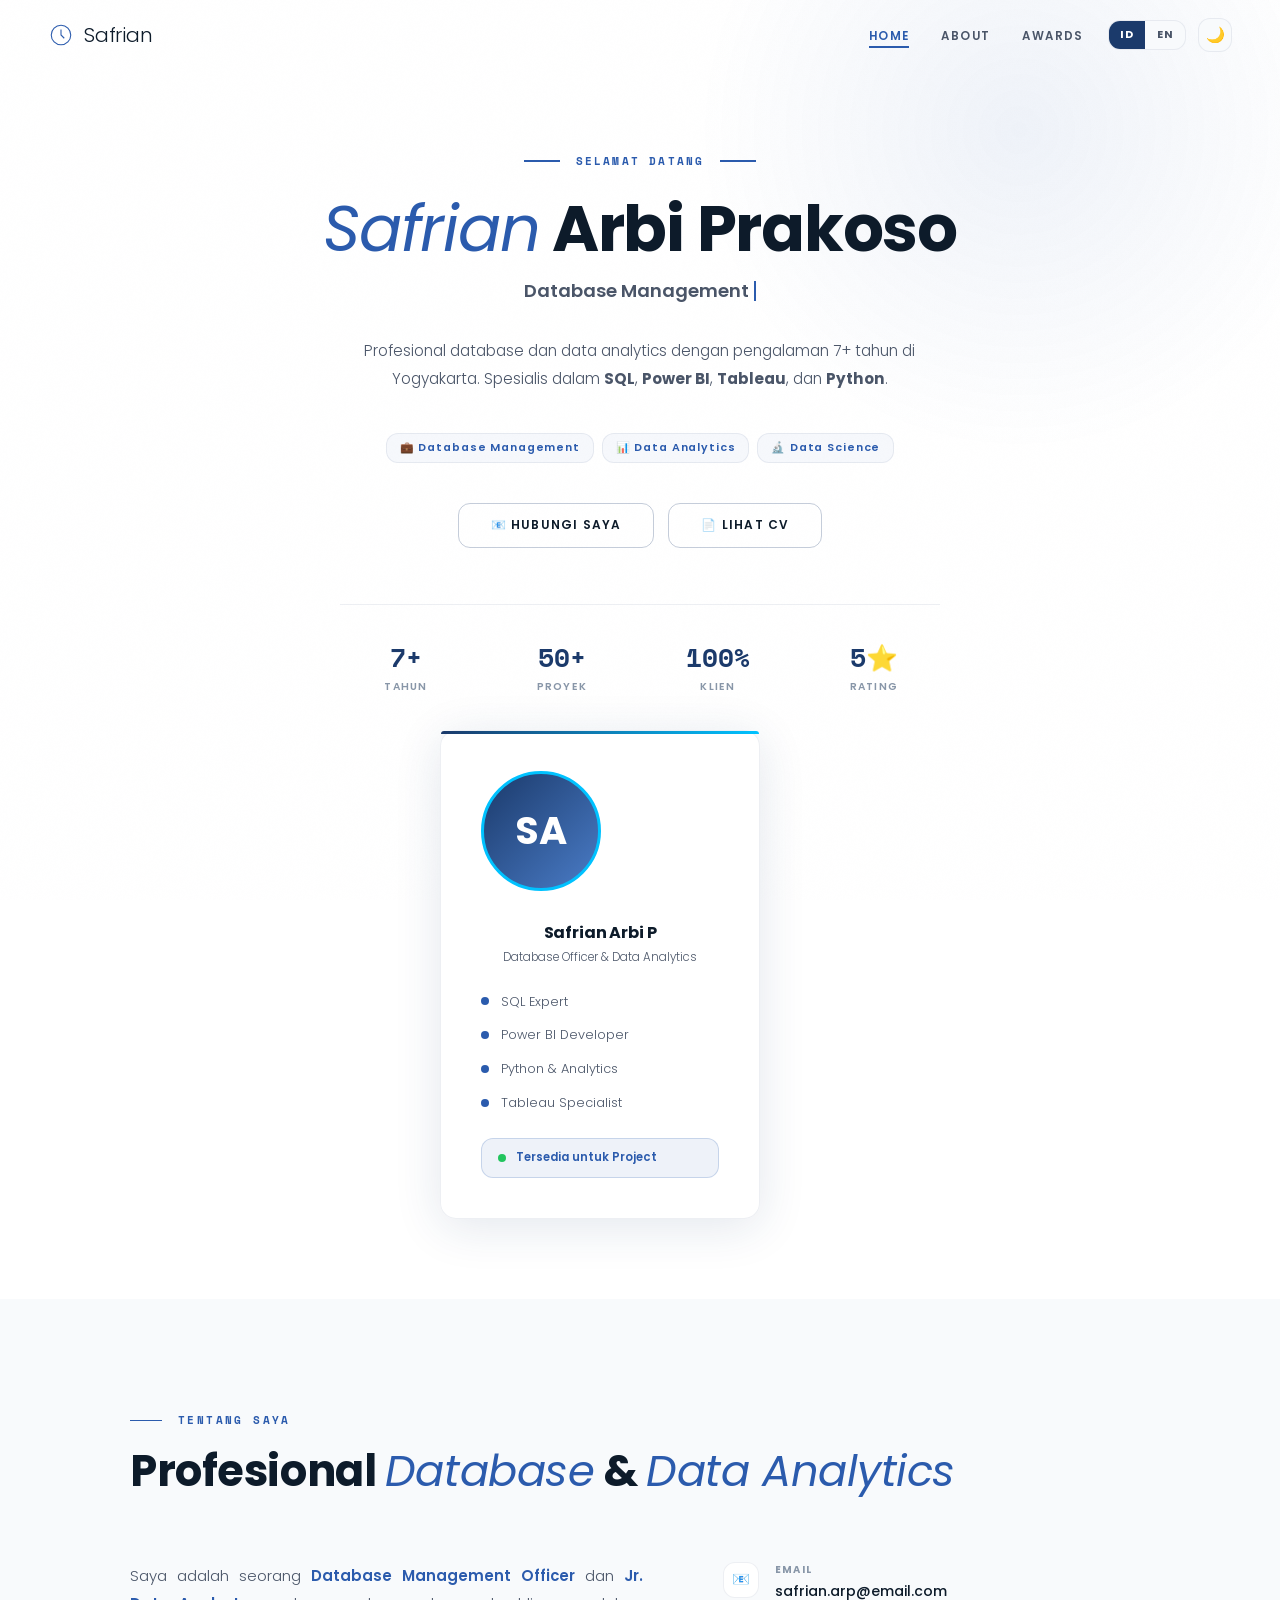
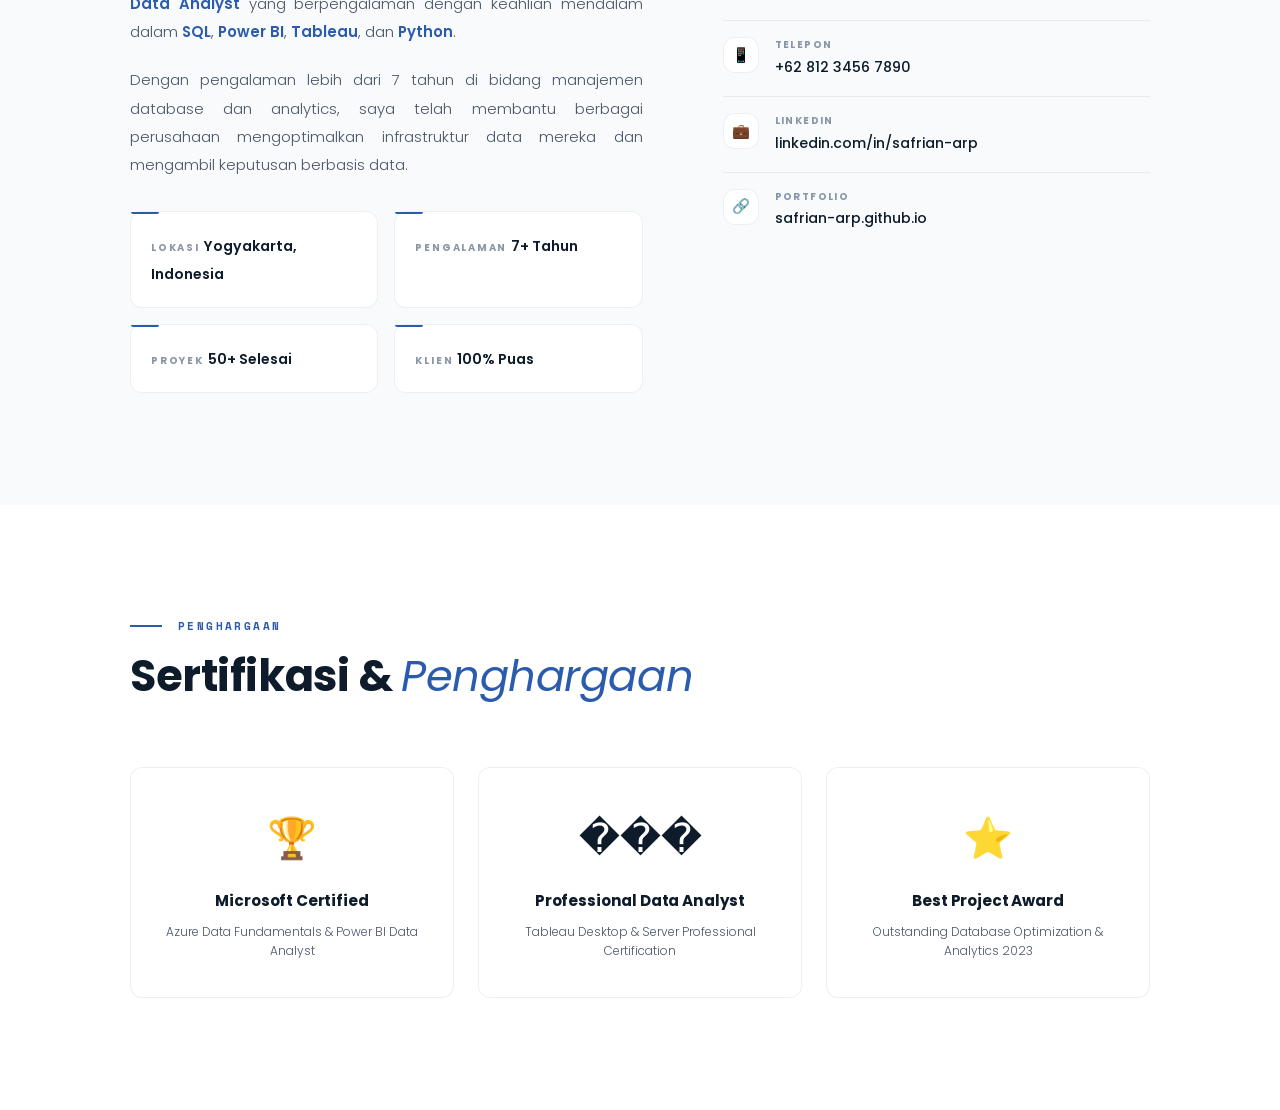
==== commit 8a9410eb: "Update portfolio dengan animasi baru, interaksi, dan styling yang ditingkatkan" ====
--- a/Safrian Arbi Prakoso | Database Management Officer & Data Analytics.html
+++ b/Safrian Arbi Prakoso | Database Management Officer & Data Analytics.html
@@ -114,7 +114,7 @@
       z-index: 0;
       pointer-events: none;
       opacity: 0.012;
-      background-image: url("data:image/svg+xml,%3Csvg viewBox='0 0 256 256' xmlns='http://www.w3.org/2000/svg'%3E%3Cfilter id='n'%3E%3CfeTurbulence type='fractalNoise' baseFrequency='0.9' numOctaves='4' stitchTiles='stitch'/%3E%3C/filter%3E%3Crect width='100%25' height='100%25' filter='url(%23n)'/%3E%3C/svg%3E");
+      background-image: url("data:image/svg+xml,%3Csvg viewBox='0 0 256 256' xmlns='http://www.w3.org/2000/svg'%3E%3Cfilter id='n'%3E%3CfeTurbulence type='fractalNoise' baseFrequency='0.9' numOctaves='4' seed='2'/%3E%3C/filter%3E%3Crect width='256' height='256' fill='%23fff' filter='url(%23n)'/%3E%3C/svg%3E");
       background-size: 180px 180px;
     }
 
@@ -139,6 +139,141 @@
       color: inherit;
       text-decoration: none;
     }
+
+    /* ==========================================
+       NEW ANIMATIONS
+       ========================================== */
+    @keyframes fadeInUp {
+      from {
+        opacity: 0;
+        transform: translateY(30px);
+      }
+      to {
+        opacity: 1;
+        transform: translateY(0);
+      }
+    }
+
+    @keyframes fadeInDown {
+      from {
+        opacity: 0;
+        transform: translateY(-30px);
+      }
+      to {
+        opacity: 1;
+        transform: translateY(0);
+      }
+    }
+
+    @keyframes slideInLeft {
+      from {
+        opacity: 0;
+        transform: translateX(-50px);
+      }
+      to {
+        opacity: 1;
+        transform: translateX(0);
+      }
+    }
+
+    @keyframes slideInRight {
+      from {
+        opacity: 0;
+        transform: translateX(50px);
+      }
+      to {
+        opacity: 1;
+        transform: translateX(0);
+      }
+    }
+
+    @keyframes scaleIn {
+      from {
+        opacity: 0;
+        transform: scale(0.9);
+      }
+      to {
+        opacity: 1;
+        transform: scale(1);
+      }
+    }
+
+    @keyframes float {
+      0%, 100% {
+        transform: translateY(0px);
+      }
+      50% {
+        transform: translateY(-15px);
+      }
+    }
+
+    @keyframes glow {
+      0%, 100% {
+        box-shadow: 0 0 20px rgba(0, 194, 255, 0.3), var(--shadow-lg);
+      }
+      50% {
+        box-shadow: 0 0 40px rgba(0, 194, 255, 0.5), var(--shadow-lg);
+      }
+    }
+
+    @keyframes shimmer {
+      0% {
+        background-position: -1000px 0;
+      }
+      100% {
+        background-position: 1000px 0;
+      }
+    }
+
+    @keyframes wordHighlight {
+      0%, 100% {
+        background-size: 0% 100%;
+      }
+      50% {
+        background-size: 100% 100%;
+      }
+    }
+
+    /* Animation Classes */
+    .animate-fade-up {
+      animation: fadeInUp 0.8s ease-out forwards;
+      opacity: 0;
+    }
+
+    .animate-fade-down {
+      animation: fadeInDown 0.8s ease-out forwards;
+      opacity: 0;
+    }
+
+    .animate-slide-left {
+      animation: slideInLeft 0.8s ease-out forwards;
+      opacity: 0;
+    }
+
+    .animate-slide-right {
+      animation: slideInRight 0.8s ease-out forwards;
+      opacity: 0;
+    }
+
+    .animate-scale {
+      animation: scaleIn 0.6s ease-out forwards;
+      opacity: 0;
+    }
+
+    .animate-float {
+      animation: float 3s ease-in-out infinite;
+    }
+
+    .animate-glow {
+      animation: glow 2s ease-in-out infinite;
+    }
+
+    /* Stagger animations */
+    .stagger-1 { animation-delay: 0.1s; }
+    .stagger-2 { animation-delay: 0.2s; }
+    .stagger-3 { animation-delay: 0.3s; }
+    .stagger-4 { animation-delay: 0.4s; }
+    .stagger-5 { animation-delay: 0.5s; }
 
     /* Glassmorphic Components */
     .glass-card {
@@ -248,6 +383,22 @@
       color: var(--text-sec);
       transition: color var(--tr);
       font-weight: 600;
+      position: relative;
+    }
+
+    .nav-links a::after {
+      content: '';
+      position: absolute;
+      bottom: -4px;
+      left: 0;
+      width: 0;
+      height: 2px;
+      background: var(--blue-mid);
+      transition: width var(--tr);
+    }
+
+    .nav-links a:hover::after, .nav-links a.active::after {
+      width: 100%;
     }
 
     .nav-links a:hover, .nav-links a.active {
@@ -256,6 +407,10 @@
 
     [data-theme="dark"] .nav-links a:hover, [data-theme="dark"] .nav-links a.active {
       color: var(--accent);
+    }
+
+    [data-theme="dark"] .nav-links a::after {
+      background: var(--accent);
     }
 
     .nav-cta {
@@ -509,6 +664,7 @@
       background: radial-gradient(circle, rgba(43, 91, 173, 0.08) 0%, transparent 70%);
       pointer-events: none;
       z-index: -1;
+      animation: float 6s ease-in-out infinite;
     }
 
     [data-theme="dark"] .hero-bg-blob {
@@ -627,12 +783,24 @@
       font-weight: 600;
       border-radius: var(--radius);
       background: rgba(43, 91, 173, 0.04);
+      transition: all var(--tr);
+    }
+
+    .hero-badge:hover {
+      transform: translateY(-2px);
+      border-color: var(--blue-mid);
+      background: rgba(43, 91, 173, 0.08);
     }
 
     [data-theme="dark"] .hero-badge {
       color: var(--accent);
       border-color: rgba(0, 194, 255, 0.2);
       background: rgba(0, 194, 255, 0.05);
+    }
+
+    [data-theme="dark"] .hero-badge:hover {
+      background: rgba(0, 194, 255, 0.1);
+      border-color: var(--accent);
     }
 
     .hero-actions {
@@ -704,7 +872,7 @@
       font-weight: 600;
     }
 
-    /* Hero Right Graphic Card */
+    /* Hero Right Graphic Card with Profile Photo */
     .hero-right {
       display: flex;
       align-items: center;
@@ -723,12 +891,13 @@
       position: relative;
       backdrop-filter: blur(20px);
       -webkit-backdrop-filter: blur(20px);
-      transition: var(--tr);
+      transition: all var(--tr);
     }
 
     .hero-card:hover {
       border-color: var(--border-h);
       transform: translateY(-5px);
+      animation: glow 2s ease-in-out;
     }
 
     .hero-card::before {
@@ -742,18 +911,51 @@
       border-radius: var(--radius-lg) var(--radius-lg) 0 0;
     }
 
+    /* Profile Photo Styles */
     .hc-avatar {
-      width: 72px;
-      height: 72px;
+      width: 120px;
+      height: 120px;
       border-radius: 50%;
       background: linear-gradient(135deg, var(--blue), var(--blue-light));
       display: flex;
       align-items: center;
       justify-content: center;
-      font-size: 1.8rem;
-      margin-bottom: 1.25rem;
+      font-size: 2.4rem;
+      margin-bottom: 1.75rem;
       font-weight: 700;
       color: #fff;
+      position: relative;
+      border: 3px solid var(--accent);
+      overflow: hidden;
+      transition: all var(--tr);
+    }
+
+    .hc-avatar::after {
+      content: '';
+      position: absolute;
+      inset: -3px;
+      border-radius: 50%;
+      background: conic-gradient(from 0deg, var(--blue), var(--accent), var(--blue));
+      z-index: -1;
+      animation: spin 3s linear infinite;
+      opacity: 0;
+      transition: opacity var(--tr);
+    }
+
+    .hero-card:hover .hc-avatar::after {
+      opacity: 1;
+    }
+
+    @keyframes spin {
+      0% { transform: rotate(0deg); }
+      100% { transform: rotate(360deg); }
+    }
+
+    .hc-avatar img {
+      width: 100%;
+      height: 100%;
+      object-fit: cover;
+      border-radius: 50%;
     }
 
     [data-theme="dark"] .hc-avatar {
@@ -787,6 +989,16 @@
       gap: 0.75rem;
       font-size: 0.8rem;
       color: var(--text-sec);
+      transition: all var(--tr);
+    }
+
+    .hc-item:hover {
+      color: var(--blue-mid);
+      transform: translateX(4px);
+    }
+
+    [data-theme="dark"] .hc-item:hover {
+      color: var(--accent);
     }
 
     .hc-dot {
@@ -813,12 +1025,22 @@
       font-size: 0.72rem;
       color: var(--blue-mid);
       font-weight: 600;
+      transition: all var(--tr);
+    }
+
+    .hc-available:hover {
+      background: rgba(43, 91, 173, 0.12);
+      transform: scale(1.02);
     }
 
     [data-theme="dark"] .hc-available {
       background: rgba(0, 194, 255, 0.06);
       border-color: rgba(0, 194, 255, 0.2);
       color: var(--accent);
+    }
+
+    [data-theme="dark"] .hc-available:hover {
+      background: rgba(0, 194, 255, 0.12);
     }
 
     .hc-pulse {
@@ -931,6 +1153,11 @@
       gap: 1rem;
       padding-bottom: 1rem;
       border-bottom: 1px solid var(--border);
+      transition: all var(--tr);
+    }
+
+    .ai-item:hover {
+      transform: translateX(4px);
     }
 
     .ai-item:last-child {
@@ -949,10 +1176,22 @@
       flex-shrink: 0;
       border-radius: var(--radius);
       background: var(--bg);
+      transition: all var(--tr);
+    }
+
+    .ai-item:hover .ai-icon {
+      background: var(--blue-mid);
+      color: #fff;
+      transform: rotate(360deg);
     }
 
     [data-theme="dark"] .ai-icon {
       color: var(--accent);
+    }
+
+    [data-theme="dark"] .ai-item:hover .ai-icon {
+      background: var(--accent);
+      color: #0D1520;
     }
 
     .ai-label {
@@ -1007,1330 +1246,305 @@
       position: absolute;
       top: 0;
       left: 0;
-      right: 0;
-      height: 2.5px;
-      background: linear-gradient(90deg, var(--blue), var(--accent));
+      width: 100%;
+      height: 100%;
+      background: linear-gradient(135deg, rgba(0, 194, 255, 0.1), transparent);
+      opacity: 0;
+      transition: opacity var(--tr);
+      z-index: 0;
+    }
+
+    .award-card:hover::before {
+      opacity: 1;
+    }
+
+    .award-card > * {
+      position: relative;
+      z-index: 1;
     }
 
     .award-icon {
-      font-size: 2.2rem;
+      font-size: 2.5rem;
       margin-bottom: 1rem;
-    }
-
-    .award-name {
+      display: block;
+      transition: all var(--tr);
+    }
+
+    .award-card:hover .award-icon {
+      transform: scale(1.2) rotate(5deg);
+    }
+
+    .award-title {
+      font-size: 0.95rem;
       font-weight: 700;
-      font-size: 0.95rem;
       color: var(--text);
       margin-bottom: 0.5rem;
     }
 
-    .award-org {
-      font-size: 0.72rem;
-      letter-spacing: 0.08em;
-      color: var(--text-muted);
-      text-transform: uppercase;
-      font-weight: 600;
-    }
-
-    /* ==========================================
-       EXPERIENCE SECTION
-       ========================================== */
-    #experience {
-      background: var(--bg-alt);
-    }
-
-    .timeline {
-      margin-top: 4rem;
-      position: relative;
-      max-width: 900px;
-      margin-left: auto;
-      margin-right: auto;
-    }
-
-    .timeline::before {
-      content: '';
-      position: absolute;
-      left: 0;
-      top: 0;
-      bottom: 0;
-      width: 1.5px;
-      background: var(--border);
-    }
-
-    .tl-item {
-      padding-left: 2.5rem;
-      padding-bottom: 3.5rem;
-      position: relative;
-    }
-
-    .tl-item::before {
-      content: '';
-      position: absolute;
-      left: -5px;
-      top: 4px;
-      width: 11px;
-      height: 11px;
-      border-radius: 50%;
-      border: 2px solid var(--blue-mid);
-      background: var(--bg-card);
-      z-index: 5;
-    }
-
-    [data-theme="dark"] .tl-item::before {
-      border-color: var(--accent);
-    }
-
-    .tl-item:last-child {
-      padding-bottom: 0;
-    }
-
-    .tl-meta {
-      display: flex;
-      align-items: center;
-      gap: 1rem;
-      margin-bottom: 0.5rem;
-      flex-wrap: wrap;
-    }
-
-    .tl-period {
-      font-family: var(--font-mono);
-      font-size: 0.65rem;
-      letter-spacing: 0.1em;
-      color: var(--blue-mid);
-      text-transform: uppercase;
-      font-weight: 700;
-    }
-
-    [data-theme="dark"] .tl-period {
-      color: var(--accent);
-    }
-
-    .tl-badge {
-      font-size: 0.62rem;
-      letter-spacing: 0.1em;
-      text-transform: uppercase;
-      padding: 0.18rem 0.65rem;
-      border: 1px solid rgba(43, 91, 173, 0.25);
-      color: var(--blue-mid);
-      border-radius: 30px;
-      font-weight: 600;
-      background: rgba(43, 91, 173, 0.03);
-    }
-
-    [data-theme="dark"] .tl-badge {
-      border-color: rgba(0, 194, 255, 0.25);
-      color: var(--accent);
-      background: rgba(0, 194, 255, 0.05);
-    }
-
-    .tl-role {
-      font-size: 1.35rem;
-      font-weight: 700;
-      color: var(--text);
-      margin-bottom: 0.2rem;
-    }
-
-    .tl-company {
-      font-size: 0.85rem;
-      color: var(--text-sec);
-      margin-bottom: 1.1rem;
-      font-weight: 500;
-    }
-
-    .tl-list {
-      list-style: none;
-      display: flex;
-      flex-direction: column;
-      gap: 0.45rem;
-    }
-
-    .tl-list li {
-      font-size: 0.9rem;
-      color: var(--text-sec);
-      padding-left: 1.3rem;
-      position: relative;
-      line-height: 1.7;
-      text-align: justify;
-    }
-
-    .tl-list li::before {
-      content: '→';
-      position: absolute;
-      left: 0;
-      color: var(--blue-light);
-      font-size: 0.8rem;
-      font-weight: bold;
-    }
-
-    [data-theme="dark"] .tl-list li::before {
-      color: var(--accent);
-    }
-
-    /* ==========================================
-       SKILLS SECTION
-       ========================================== */
-    #skills {
-      background: var(--bg);
-    }
-
-    .skills-grid {
-      display: grid;
-      grid-template-columns: repeat(3, 1fr);
-      gap: 1.5rem;
-      margin-top: 4rem;
-    }
-
-    .skill-cat {
-      padding: 2rem;
-      border: 1px solid var(--border);
-      border-radius: var(--radius);
-      background: var(--bg-card);
-      position: relative;
-      overflow: hidden;
-      transition: all var(--tr);
-    }
-
-    .skill-cat::before {
-      content: '';
-      position: absolute;
-      top: 0;
-      left: 0;
-      right: 0;
-      height: 2.5px;
-      background: linear-gradient(90deg, var(--blue), var(--accent));
-      transform: scaleX(0);
-      transform-origin: left;
-      transition: transform var(--tr);
-    }
-
-    .skill-cat:hover {
-      border-color: var(--border-h);
-      transform: translateY(-4px);
-      box-shadow: var(--shadow);
-    }
-
-    .skill-cat:hover::before {
-      transform: scaleX(1);
-    }
-
-    .skill-cat-icon {
-      font-size: 1.6rem;
-      margin-bottom: 0.75rem;
-    }
-
-    .skill-cat-title {
-      font-size: 0.72rem;
-      letter-spacing: 0.18em;
-      text-transform: uppercase;
-      color: var(--blue-mid);
-      margin-bottom: 0.5rem;
-      font-weight: 700;
-    }
-
-    [data-theme="dark"] .skill-cat-title {
-      color: var(--accent);
-    }
-
-    .skill-cat-desc {
+    .award-desc {
       font-size: 0.75rem;
-      color: var(--text-muted);
-      margin-bottom: 1rem;
-      line-height: 1.5;
-    }
-
-    .skill-tags {
-      display: flex;
-      flex-wrap: wrap;
-      gap: 0.4rem;
-    }
-
-    .skill-tag {
-      font-size: 0.7rem;
-      padding: 0.25rem 0.65rem;
-      border: 1px solid var(--border);
-      color: var(--text-sec);
-      border-radius: var(--radius);
-      transition: all var(--tr);
-      cursor: default;
-      background: var(--bg);
-    }
-
-    .skill-tag:hover {
-      border-color: var(--blue-mid);
-      color: var(--blue-mid);
-      background: rgba(43, 91, 173, 0.05);
-    }
-
-    [data-theme="dark"] .skill-tag:hover {
-      color: var(--accent);
-      border-color: var(--accent);
-      background: rgba(0, 194, 255, 0.05);
-    }
-
-    /* ==========================================
-       EDUCATION SECTION
-       ========================================== */
-    #education {
-      background: var(--bg-alt);
-    }
-
-    .edu-card {
-      margin-top: 4rem;
-      display: grid;
-      grid-template-columns: auto 1fr;
-      gap: 2.5rem;
-      padding: 2.5rem;
-      border: 1px solid var(--border);
-      border-radius: var(--radius-lg);
-      background: var(--bg);
-      box-shadow: var(--shadow);
-      align-items: start;
-      position: relative;
-      max-width: 850px;
-      margin-left: auto;
-      margin-right: auto;
-    }
-
-    .edu-card::before {
-      content: '';
-      position: absolute;
-      top: 0;
-      left: 0;
-      width: 60px;
-      height: 3px;
-      background: linear-gradient(90deg, var(--blue), var(--accent));
-      border-radius: 0 0 var(--radius) 0;
-    }
-
-    .edu-yr {
-      display: flex;
-      flex-direction: column;
-      align-items: center;
-      padding-top: 0.25rem;
-    }
-
-    .edu-yr-start {
-      font-family: var(--font-mono);
-      font-size: 2.5rem;
-      font-weight: 700;
-      color: var(--blue);
-      line-height: 1;
-      opacity: 0.4;
-    }
-
-    [data-theme="dark"] .edu-yr-start {
-      color: var(--accent);
-    }
-
-    .edu-yr-div {
-      width: 1px;
-      height: 32px;
-      background: var(--border-h);
-      margin: 0.4rem 0;
-    }
-
-    .edu-yr-end {
-      font-family: var(--font-mono);
-      font-size: 1.2rem;
-      color: var(--text-muted);
-      font-weight: 600;
-    }
-
-    .edu-degree {
-      font-size: 1.5rem;
-      font-weight: 700;
-      color: var(--text);
-      margin-bottom: 0.2rem;
-    }
-
-    .edu-degree em {
-      font-style: italic;
-      color: var(--blue-mid);
-      font-weight: 400;
-    }
-
-    [data-theme="dark"] .edu-degree em {
-      color: var(--accent);
-    }
-
-    .edu-uni {
-      font-size: 0.85rem;
-      color: var(--text-sec);
-      margin-bottom: 1.25rem;
-      font-weight: 500;
-    }
-
-    .edu-meta {
-      display: flex;
-      gap: 2rem;
-      flex-wrap: wrap;
-      margin-bottom: 1.25rem;
-    }
-
-    .edu-meta-item {
-      display: flex;
-      flex-direction: column;
-      gap: 0.15rem;
-    }
-
-    .edu-meta-label {
-      font-size: 0.62rem;
-      letter-spacing: 0.14em;
-      text-transform: uppercase;
-      color: var(--text-muted);
-      font-weight: 700;
-    }
-
-    .edu-meta-val {
-      font-size: 0.88rem;
-      color: var(--blue-mid);
-      font-weight: 700;
-    }
-
-    [data-theme="dark"] .edu-meta-val {
-      color: var(--accent);
-    }
-
-    .edu-note {
-      font-size: 0.82rem;
-      color: var(--text-sec);
-      font-style: italic;
-      line-height: 1.6;
-    }
-
-    /* ==========================================
-       CERTIFICATIONS SECTION
-       ========================================== */
-    #certifications {
-      background: var(--bg);
-    }
-
-    .cert-grid {
-      display: grid;
-      grid-template-columns: repeat(3, 1fr);
-      gap: 1.25rem;
-      margin-top: 4rem;
-    }
-
-    .cert-card {
-      padding: 1.75rem;
-      border: 1px solid var(--border);
-      border-radius: var(--radius);
-      background: var(--bg-card);
-      transition: all var(--tr);
-      position: relative;
-      overflow: hidden;
-    }
-
-    .cert-card::after {
-      content: '';
-      position: absolute;
-      bottom: 0;
-      left: 0;
-      width: 0;
-      height: 2px;
-      background: linear-gradient(90deg, var(--blue), var(--accent));
-      transition: width var(--tr);
-    }
-
-    .cert-card:hover {
-      border-color: var(--border-h);
-      transform: translateY(-2px);
-      box-shadow: var(--shadow);
-    }
-
-    .cert-card:hover::after {
-      width: 100%;
-    }
-
-    .cert-num {
-      font-family: var(--font-mono);
-      font-size: 0.6rem;
-      color: var(--text-muted);
-      margin-bottom: 0.75rem;
-      letter-spacing: 0.1em;
-      font-weight: 700;
-    }
-
-    .cert-name {
-      font-weight: 700;
-      font-size: 1rem;
-      color: var(--text);
-      margin-bottom: 0.35rem;
-      line-height: 1.35;
-    }
-
-    .cert-issuer {
-      font-size: 0.72rem;
-      color: var(--text-muted);
-      letter-spacing: 0.04em;
-    }
-
-    /* ==========================================
-       PORTFOLIO SECTION
-       ========================================== */
-    #portfolio {
-      background: var(--bg-alt);
-    }
-
-    .portfolio-grid {
-      display: grid;
-      grid-template-columns: repeat(3, 1fr);
-      gap: 1.5rem;
-      margin-top: 4rem;
-    }
-
-    .pf-card {
-      border: 1px solid var(--border);
-      border-radius: var(--radius-lg);
-      background: var(--bg);
-      overflow: hidden;
-      transition: all var(--tr);
-      position: relative;
-    }
-
-    .pf-card:hover {
-      border-color: var(--border-h);
-      transform: translateY(-4px);
-      box-shadow: var(--shadow-lg);
-    }
-
-    .pf-thumb {
-      height: 140px;
-      display: flex;
-      align-items: center;
-      justify-content: center;
-      font-size: 2.8rem;
-      background: linear-gradient(135deg, var(--bg-alt), var(--bg));
-      border-bottom: 1px solid var(--border);
-      position: relative;
-    }
-
-    .pf-tag {
-      position: absolute;
-      top: 0.75rem;
-      right: 0.75rem;
-      font-size: 0.6rem;
-      letter-spacing: 0.1em;
-      text-transform: uppercase;
-      padding: 0.2rem 0.6rem;
-      background: var(--blue);
-      color: #fff;
-      border-radius: 30px;
-      font-weight: 600;
-    }
-
-    [data-theme="dark"] .pf-tag {
-      background: var(--accent);
-      color: #0D1520;
-    }
-
-    .pf-body {
-      padding: 1.5rem;
-    }
-
-    .pf-title {
-      font-weight: 700;
-      font-size: 0.95rem;
-      color: var(--text);
-      margin-bottom: 0.4rem;
-    }
-
-    .pf-desc {
-      font-size: 0.8rem;
       color: var(--text-sec);
       line-height: 1.6;
-      margin-bottom: 1rem;
-      min-height: 48px;
-    }
-
-    .pf-tools {
-      display: flex;
-      flex-wrap: wrap;
-      gap: 0.35rem;
-    }
-
-    .pf-tool {
-      font-size: 0.65rem;
-      padding: 0.2rem 0.55rem;
-      border: 1px solid var(--border);
-      color: var(--text-muted);
-      border-radius: 30px;
-      background: var(--bg-card);
     }
 
     /* ==========================================
-       JASA (SERVICES) SECTION
+       RESPONSIVE DESIGN
        ========================================== */
-    #jasa {
-      background: var(--bg);
-    }
-
-    .jasa-grid {
-      display: grid;
-      grid-template-columns: repeat(3, 1fr);
-      gap: 1.5rem;
-      margin-top: 4rem;
-      margin-bottom: 3rem;
-    }
-
-    .jasa-card {
-      padding: 2rem;
-      border: 1px solid var(--border);
-      border-radius: var(--radius-lg);
-      background: var(--bg-card);
-      display: flex;
-      flex-direction: column;
-      position: relative;
-      overflow: hidden;
-      transition: all var(--tr);
-    }
-
-    .jasa-card::before {
-      content: '';
-      position: absolute;
-      top: 0;
-      left: 0;
-      right: 0;
-      height: 3px;
-      background: linear-gradient(90deg, var(--blue), var(--accent));
-      transform: scaleX(0);
-      transform-origin: left;
-      transition: transform var(--tr);
-    }
-
-    .jasa-card:hover {
-      border-color: var(--border-h);
-      transform: translateY(-4px);
-      box-shadow: var(--shadow-lg);
-    }
-
-    .jasa-card:hover::before {
-      transform: scaleX(1);
-    }
-
-    .jasa-card.featured {
-      border-color: rgba(43, 91, 173, 0.35);
-    }
-
-    [data-theme="dark"] .jasa-card.featured {
-      border-color: var(--accent);
-    }
-
-    .jasa-card.featured::before {
-      transform: scaleX(1);
-    }
-
-    .jasa-badge {
-      position: absolute;
-      top: 1rem;
-      right: 1rem;
-      font-size: 0.6rem;
-      letter-spacing: 0.1em;
-      text-transform: uppercase;
-      padding: 0.2rem 0.65rem;
-      background: var(--blue);
-      color: #fff;
-      border-radius: 30px;
-      font-weight: 700;
-    }
-
-    [data-theme="dark"] .jasa-badge {
-      background: var(--accent);
-      color: #0D1520;
-    }
-
-    .jasa-icon {
-      font-size: 1.8rem;
-      margin-bottom: 0.875rem;
-    }
-
-    .jasa-name {
-      font-weight: 700;
-      font-size: 1.05rem;
-      color: var(--text);
-      margin-bottom: 0.5rem;
-    }
-
-    .jasa-desc {
-      font-size: 0.8rem;
-      color: var(--text-sec);
-      line-height: 1.6;
-      margin-bottom: 1.25rem;
-      flex: 1;
-    }
-
-    .jasa-features {
-      list-style: none;
-      display: flex;
-      flex-direction: column;
-      gap: 0.45rem;
-      margin-bottom: 1.5rem;
-    }
-
-    .jasa-features li {
-      font-size: 0.78rem;
-      color: var(--text-sec);
-      padding-left: 1.1rem;
-      position: relative;
-    }
-
-    .jasa-features li::before {
-      content: '✓';
-      position: absolute;
-      left: 0;
-      color: var(--blue-mid);
-      font-weight: 700;
-    }
-
-    [data-theme="dark"] .jasa-features li::before {
-      color: var(--accent);
-    }
-
-    .jasa-price-wrap {
-      display: flex;
-      align-items: center;
-      justify-content: space-between;
-      margin-top: auto;
-      padding-top: 1.25rem;
-      border-top: 1px solid var(--border);
-    }
-
-    .jasa-price-label {
-      font-size: 0.62rem;
-      letter-spacing: 0.10em;
-      text-transform: uppercase;
-      color: var(--text-muted);
-      margin-bottom: 0.1rem;
-      font-weight: 600;
-    }
-
-    .jasa-price {
-      font-weight: 700;
-      font-size: 1.05rem;
-      color: var(--blue);
-    }
-
-    [data-theme="dark"] .jasa-price {
-      color: var(--accent);
-    }
-
-    .jasa-price span {
-      font-size: 0.72rem;
-      font-weight: 400;
-      color: var(--text-muted);
-    }
-
-    .jasa-cta {
-      padding: 0.5rem 1.1rem;
-      background: var(--blue);
-      color: #fff;
-      font-size: 0.7rem;
-      letter-spacing: 0.08em;
-      text-transform: uppercase;
-      font-weight: 600;
-      border-radius: var(--radius);
-      transition: all var(--tr);
-      cursor: pointer;
-      border: none;
-      font-family: var(--font-display);
-    }
-
-    [data-theme="dark"] .jasa-cta {
-      background: var(--accent);
-      color: #0D1520;
-    }
-
-    .jasa-cta:hover {
-      background: var(--blue-mid);
-      transform: translateY(-1px);
-    }
-
-    [data-theme="dark"] .jasa-cta:hover {
-      background: #FFFFFF;
-    }
-
-    .jasa-note {
-      padding: 2rem;
-      border: 1px solid var(--border);
-      border-radius: var(--radius-lg);
-      background: var(--bg-card);
-      display: flex;
-      align-items: center;
-      justify-content: space-between;
-      gap: 2rem;
-      flex-wrap: wrap;
-      max-width: 1000px;
-      margin-left: auto;
-      margin-right: auto;
-      box-shadow: var(--shadow);
-    }
-
-    .jasa-note-text h4 {
-      font-weight: 700;
-      color: var(--text);
-      margin-bottom: 0.35rem;
-    }
-
-    .jasa-note-text p {
-      font-size: 0.85rem;
-      color: var(--text-sec);
-    }
-
-    /* ==========================================
-       TESTIMONIALS SECTION
-       ========================================== */
-    #testimonials {
-      background: var(--bg-alt);
-    }
-
-    .testi-grid {
-      display: grid;
-      grid-template-columns: repeat(3, 1fr);
-      gap: 1.25rem;
-      margin-top: 4rem;
-    }
-
-    .testi-card {
-      padding: 2rem;
-      border: 1px solid var(--border);
-      border-radius: var(--radius-lg);
-      background: var(--bg);
-      transition: all var(--tr);
-      position: relative;
-    }
-
-    .testi-card:hover {
-      border-color: var(--border-h);
-      box-shadow: var(--shadow);
-    }
-
-    .testi-stars {
-      color: #F59E0B;
-      font-size: 0.85rem;
-      margin-bottom: 1rem;
-      letter-spacing: 0.1em;
-    }
-
-    .testi-text {
-      font-size: 0.85rem;
-      color: var(--text-sec);
-      line-height: 1.75;
-      margin-bottom: 1.25rem;
-      font-style: italic;
-    }
-
-    .testi-author {
-      display: flex;
-      align-items: center;
-      gap: 0.75rem;
-    }
-
-    .testi-avatar {
-      width: 36px;
-      height: 36px;
-      border-radius: 50%;
-      background: linear-gradient(135deg, var(--blue), var(--blue-light));
-      display: flex;
-      align-items: center;
-      justify-content: center;
-      font-size: 0.85rem;
-      font-weight: 700;
-      color: #fff;
-      flex-shrink: 0;
-    }
-
-    [data-theme="dark"] .testi-avatar {
-      background: linear-gradient(135deg, var(--accent), var(--blue));
-      color: #0D1520;
-    }
-
-    .testi-name {
-      font-weight: 700;
-      font-size: 0.85rem;
-      color: var(--text);
-    }
-
-    .testi-role {
-      font-size: 0.7rem;
-      color: var(--text-muted);
-      font-weight: 600;
-    }
-
-    /* ==========================================
-       CONTACT SECTION
-       ========================================== */
-    #contact {
-      background: var(--bg);
-    }
-
-    .contact-grid {
-      display: grid;
-      grid-template-columns: 1fr 1fr;
-      gap: 5rem;
-      margin-top: 4rem;
-      align-items: start;
-    }
-
-    .contact-intro {
-      color: var(--text-sec);
-      line-height: 1.9;
-      font-size: 0.93rem;
-      margin-bottom: 2.5rem;
-      text-align: justify;
-    }
-
-    .contact-list {
-      display: flex;
-      flex-direction: column;
-      gap: 1.1rem;
-    }
-
-    .contact-item {
-      display: flex;
-      align-items: center;
-      gap: 1rem;
-    }
-
-    .contact-icon {
-      width: 40px;
-      height: 40px;
-      display: flex;
-      align-items: center;
-      justify-content: center;
-      border: 1px solid var(--border);
-      color: var(--blue-mid);
-      font-size: 0.9rem;
-      border-radius: var(--radius);
-      flex-shrink: 0;
-      transition: all var(--tr);
-      background: var(--bg-card);
-    }
-
-    [data-theme="dark"] .contact-icon {
-      color: var(--accent);
-    }
-
-    .contact-item:hover .contact-icon {
-      background: var(--blue);
-      color: #fff;
-      border-color: var(--blue);
-    }
-
-    [data-theme="dark"] .contact-item:hover .contact-icon {
-      background: var(--accent);
-      color: #0D1520;
-      border-color: var(--accent);
-    }
-
-    .contact-detail-label {
-      font-size: 0.62rem;
-      letter-spacing: 0.14em;
-      text-transform: uppercase;
-      color: var(--text-muted);
-      margin-bottom: 0.1rem;
-      font-weight: 700;
-    }
-
-    .contact-detail-val {
-      font-size: 0.88rem;
-      color: var(--text);
-      font-weight: 500;
-    }
-
-    .contact-form {
-      display: flex;
-      flex-direction: column;
-      gap: 1.1rem;
-    }
-
-    .form-group {
-      display: flex;
-      flex-direction: column;
-      gap: 0.4rem;
-    }
-
-    .form-label {
-      font-size: 0.65rem;
-      letter-spacing: 0.14em;
-      text-transform: uppercase;
-      color: var(--text-muted);
-      font-weight: 700;
-    }
-
-    .form-input, .form-textarea {
-      background: var(--bg-card);
-      border: 1px solid var(--border);
-      color: var(--text);
-      padding: 0.8rem 1rem;
-      font-family: var(--font-display);
-      font-size: 0.88rem;
-      font-weight: 300;
-      transition: border-color var(--tr);
-      outline: none;
-      resize: none;
-      width: 100%;
-      border-radius: var(--radius);
-    }
-
-    .form-input:focus, .form-textarea:focus {
-      border-color: var(--blue-mid);
-    }
-
-    [data-theme="dark"] .form-input:focus, [data-theme="dark"] .form-textarea:focus {
-      border-color: var(--accent);
-    }
-
-    .form-input::placeholder, .form-textarea::placeholder {
-      color: var(--text-muted);
-    }
-
-    .form-textarea {
-      min-height: 110px;
-    }
-
-    #contactStatus {
-      font-size: 0.82rem;
-      margin-top: 0.5rem;
-      display: none;
-      padding: 0.75rem 1rem;
-      border-left: 3px solid var(--blue-mid);
-      background: rgba(43, 91, 173, 0.06);
-      border-radius: 0 var(--radius) var(--radius) 0;
-      font-weight: 600;
-    }
-
-    [data-theme="dark"] #contactStatus {
-      border-left-color: var(--accent);
-      background: rgba(0, 194, 255, 0.05);
-    }
-
-    /* ==========================================
-       FOOTER
-       ========================================== */
-    footer {
-      background: var(--bg-card);
-      border-top: 1px solid var(--border);
-      padding: 2.25rem 3rem;
-      display: flex;
-      align-items: center;
-      justify-content: space-between;
-      flex-wrap: wrap;
-      gap: 1rem;
-      position: relative;
-      z-index: 1;
-    }
-
-    .footer-left {
-      font-size: 1rem;
-      color: var(--text-muted);
-    }
-
-    .footer-left span {
-      color: var(--blue-mid);
-      font-weight: 700;
-    }
-
-    [data-theme="dark"] .footer-left span {
-      color: var(--accent);
-    }
-
-    .footer-right {
-      font-size: 0.68rem;
-      letter-spacing: 0.10em;
-      text-transform: uppercase;
-      color: var(--text-muted);
-      font-weight: 600;
-    }
-
-    /* Animation classes */
-    .fade-up {
-      opacity: 0;
-      transform: translateY(24px);
-      transition: opacity 0.6s cubic-bezier(0.16, 1, 0.3, 1), transform 0.6s cubic-bezier(0.16, 1, 0.3, 1);
-    }
-
-    .fade-up.visible {
-      opacity: 1;
-      transform: translateY(0);
-    }
-
-    .fd1 { transition-delay: 0.08s; }
-    .fd2 { transition-delay: 0.16s; }
-    .fd3 { transition-delay: 0.24s; }
-    .fd4 { transition-delay: 0.32s; }
-    .fd5 { transition-delay: 0.4s; }
-
-    /* ==========================================
-       RESPONSIVE BREAKPOINTS
-       ========================================== */
-    @media(max-width: 960px) {
+    @media (max-width: 768px) {
       .hero {
+        padding-top: 100px;
+        padding-bottom: 60px;
+      }
+
+      .hero-right {
+        padding-right: 0;
+        margin-top: 3rem;
+      }
+
+      .hero-stats {
+        grid-template-columns: repeat(2, 1fr);
+      }
+
+      .about-grid {
         grid-template-columns: 1fr;
-        padding-top: 100px;
-      }
-      .hero-left {
-        padding: 2rem;
-        text-align: center;
-      }
-      .hero-eyebrow {
-        justify-content: center;
-      }
-      .hero-title-typing {
-        justify-content: center;
-      }
-      .hero-desc {
-        margin: 0 auto 2.5rem;
-      }
-      .hero-actions, .hero-badges {
-        justify-content: center;
-      }
-      .hero-stats {
-        max-width: 500px;
-        margin-left: auto;
-        margin-right: auto;
-      }
-      .hero-right {
-        display: none;
-      }
+        gap: 3rem;
+      }
+
+      .awards-grid {
+        grid-template-columns: 1fr;
+      }
+
       nav {
-        padding: 1rem 1.5rem;
-      }
+        padding: 0.8rem 1.5rem;
+      }
+
       nav.scrolled {
-        padding: 0.8rem 1.5rem;
-      }
+        padding: 0.6rem 1.5rem;
+      }
+
       .nav-links {
         display: none;
       }
+
       .hamburger {
         display: flex;
       }
-      .about-grid, .contact-grid {
-        grid-template-columns: 1fr;
-        gap: 3.5rem;
-      }
-      .skills-grid, .cert-grid, .jasa-grid, .awards-grid, .testi-grid, .portfolio-grid {
-        grid-template-columns: 1fr 1fr;
-      }
-      .edu-card {
-        grid-template-columns: 1fr;
-        gap: 1.5rem;
-      }
-      .section-inner {
-        padding: 0 1.5rem;
-      }
-    }
-
-    @media(max-width: 560px) {
-      .skills-grid, .cert-grid, .jasa-grid, .awards-grid, .testi-grid, .portfolio-grid {
-        grid-template-columns: 1fr;
-      }
-      .about-highlights {
-        grid-template-columns: 1fr;
-      }
-      .hero-stats {
-        grid-template-columns: 1fr 1fr;
-        gap: 1.25rem;
+
+      .nav-controls {
+        gap: 0.5rem;
       }
     }
   </style>
 </head>
-<body>
-
-  <!-- Floating Particles Background Canvas -->
+<body data-scroll="0">
   <canvas id="bg-canvas"></canvas>
 
-  <!-- ==========================================
-       NAVIGATION BAR
-       ========================================== -->
-  <nav id="navbar">
-    <a href="#" class="nav-logo">
-      <svg viewBox="0 0 24 24" stroke-width="2" stroke-linecap="round" stroke-linejoin="round">
-        <ellipse cx="12" cy="5" rx="9" ry="3"></ellipse>
-        <path d="M3 5V19A9 3 0 0 0 21 19V5"></path>
-        <path d="M3 12A9 3 0 0 0 21 12"></path>
+  <!-- Navigation -->
+  <nav>
+    <div class="nav-logo">
+      <svg viewBox="0 0 24 24" width="26" height="26" stroke="currentColor" fill="none">
+        <circle cx="12" cy="12" r="9"></circle>
+        <path d="M12 7v5l3 3"></path>
       </svg>
-      <span>Safrian.</span>
-    </a>
-    
-    <ul class="nav-links">
-      <li><a href="#about" id="navAbout" class="active">Tentang</a></li>
-      <li><a href="#experience" id="navExp">Pengalaman</a></li>
-      <li><a href="#skills" id="navSkills">Keahlian</a></li>
-      <li><a href="#portfolio" id="navPortfolio">Portfolio</a></li>
-      <li><a href="#jasa" id="navJasa">Jasa</a></li>
-      <li><a href="#contact" id="navContact">Kontak</a></li>
-    </ul>
+      <span>Safrian</span>
+    </div>
     
     <div class="nav-right">
+      <ul class="nav-links">
+        <li><a href="#hero" class="active">Home</a></li>
+        <li><a href="#about">About</a></li>
+        <li><a href="#awards">Awards</a></li>
+      </ul>
+      
       <div class="nav-controls">
         <div class="lang-toggle">
-          <button class="lang-btn active" id="lang-id" onclick="setLang('id')">ID</button>
-          <button class="lang-btn" id="lang-en" onclick="setLang('en')">EN</button>
+          <button class="lang-btn active" data-lang="id">ID</button>
+          <button class="lang-btn" data-lang="en">EN</button>
         </div>
-        <button class="dark-toggle" onclick="toggleDark()" title="Toggle dark mode" id="theme-btn">🌙</button>
-      </div>
-      <a href="https://wa.me/6285640545387?text=Halo%20Safrian%2C%20saya%20tertarik%20untuk%20berdiskusi." target="_blank" class="nav-cta" id="navCta">Hubungi Saya</a>
-      <div class="hamburger" onclick="toggleMenu()">
-        <span></span>
-        <span></span>
-        <span></span>
+        <button class="dark-toggle" aria-label="Toggle dark mode">🌙</button>
       </div>
     </div>
+    
+    <button class="hamburger" aria-label="Menu">
+      <span></span>
+      <span></span>
+      <span></span>
+    </button>
   </nav>
 
-  <!-- Mobile Menu Drawer -->
-  <div class="mobile-menu" id="mobileMenu">
-    <span class="mobile-close" onclick="toggleMenu()">✕</span>
-    <a href="#about" onclick="toggleMenu()" id="mAbout">Tentang</a>
-    <a href="#experience" onclick="toggleMenu()" id="mExp">Pengalaman</a>
-    <a href="#skills" onclick="toggleMenu()" id="mSkills">Keahlian</a>
-    <a href="#portfolio" onclick="toggleMenu()" id="mPortfolio">Portfolio</a>
-    <a href="#jasa" onclick="toggleMenu()" id="mJasa">Jasa</a>
-    <a href="#contact" onclick="toggleMenu()" id="mContact">Kontak</a>
+  <div class="mobile-menu">
+    <span class="mobile-close">&times;</span>
+    <a href="#hero">Home</a>
+    <a href="#about">About</a>
+    <a href="#awards">Awards</a>
   </div>
 
-  <!-- ==========================================
-       HERO SECTION
-       ========================================== -->
-  <section class="hero" id="home">
-    <div class="hero-bg">
-      <div class="hero-bg-grid"></div>
-      <div class="hero-bg-blob"></div>
-    </div>
+  <!-- Hero Section -->
+  <section class="hero" id="hero">
+    <div class="hero-bg-blob"></div>
     
-    <div class="hero-left">
-      <div class="hero-eyebrow fade-up">
+    <div class="hero-left animate-fade-up">
+      <div class="hero-eyebrow">
         <div class="hero-eyebrow-line"></div>
-        <span class="hero-eyebrow-text" id="heroEye">Database · Analytics · Data Science</span>
+        <span class="hero-eyebrow-text">Selamat Datang</span>
+        <div class="hero-eyebrow-line"></div>
       </div>
-      
-      <h1 class="hero-name fade-up fd1">Safrian <em>Arbi</em><br>Prakoso</h1>
-      
-      <div class="hero-title-typing fade-up fd2">
-        <span id="heroTitleTyping"></span>
+
+      <h1 class="hero-name animate-slide-left stagger-1">
+        <em>Safrian</em> Arbi Prakoso
+      </h1>
+
+      <div class="hero-title-typing animate-fade-up stagger-2">
+        <span id="typing-text"></span>
         <span class="typing-cursor"></span>
       </div>
-      
-      <p class="hero-desc fade-up fd3" id="heroDesc">
-        Profesional data berpengalaman 7+ tahun dalam pengelolaan database, analisis data, dan pembuatan dashboard bisnis. Spesialis SQL, Power BI, Tableau, dan Python dengan rekam jejak terukur di lingkungan korporasi.
+
+      <p class="hero-desc animate-fade-up stagger-3">
+        Profesional database dan data analytics dengan pengalaman 7+ tahun di Yogyakarta. 
+        Spesialis dalam <strong>SQL</strong>, <strong>Power BI</strong>, <strong>Tableau</strong>, dan <strong>Python</strong>.
       </p>
-      
-      <div class="hero-badges fade-up fd3">
-        <span class="hero-badge">SQL Server</span>
-        <span class="hero-badge">Power BI</span>
-        <span class="hero-badge">Tableau</span>
-        <span class="hero-badge">Python</span>
-        <span class="hero-badge">ETL Process</span>
+
+      <div class="hero-badges animate-fade-up stagger-4">
+        <span class="hero-badge">💼 Database Management</span>
+        <span class="hero-badge">📊 Data Analytics</span>
+        <span class="hero-badge">🔬 Data Science</span>
       </div>
-      
-      <div class="hero-actions fade-up fd4">
-        <a href="#experience" class="btn-primary" id="heroBtnExp">Lihat Pengalaman</a>
-        <a href="https://wa.me/6285640545387?text=Halo%20Safrian%2C%20saya%20tertarik%20untuk%20berdiskusi." target="_blank" class="btn-outline" id="heroBtnWA">💬 WhatsApp</a>
+
+      <div class="hero-actions animate-fade-up stagger-5">
+        <button class="btn-outline">
+          📧 Hubungi Saya
+        </button>
+        <button class="btn-outline">
+          📄 Lihat CV
+        </button>
       </div>
-      
-      <div class="hero-stats fade-up fd5">
+
+      <div class="hero-stats animate-scale stagger-3">
         <div>
           <span class="stat-num">7+</span>
-          <div class="stat-label" id="statExp">Tahun Pengalaman</div>
+          <span class="stat-label">Tahun</span>
         </div>
         <div>
-          <span class="stat-num">>1.5K</span>
-          <div class="stat-label" id="statData">Data/Hari</div>
+          <span class="stat-num">50+</span>
+          <span class="stat-label">Proyek</span>
         </div>
         <div>
-          <span class="stat-num">7</span>
-          <div class="stat-label" id="statCert">Sertifikasi</div>
+          <span class="stat-num">100%</span>
+          <span class="stat-label">Klien</span>
         </div>
         <div>
-          <span class="stat-num">3</span>
-          <div class="stat-label" id="statAward">Penghargaan</div>
+          <span class="stat-num">5⭐</span>
+          <span class="stat-label">Rating</span>
         </div>
       </div>
     </div>
-    
-
+
+    <div class="hero-right animate-slide-right stagger-2">
+      <div class="hero-card">
+        <div class="hc-avatar">
+          <!-- Placeholder avatar - ganti dengan foto Anda -->
+          <span>SA</span>
+        </div>
+        <h2 class="hc-name">Safrian Arbi P</h2>
+        <p class="hc-title">Database Officer & Data Analytics</p>
+        
+        <div class="hc-items">
+          <div class="hc-item">
+            <span class="hc-dot"></span>
+            <span>SQL Expert</span>
+          </div>
+          <div class="hc-item">
+            <span class="hc-dot"></span>
+            <span>Power BI Developer</span>
+          </div>
+          <div class="hc-item">
+            <span class="hc-dot"></span>
+            <span>Python & Analytics</span>
+          </div>
+          <div class="hc-item">
+            <span class="hc-dot"></span>
+            <span>Tableau Specialist</span>
+          </div>
+        </div>
+
+        <div class="hc-available">
+          <span class="hc-pulse"></span>
+          Tersedia untuk Project
+        </div>
+      </div>
+    </div>
   </section>
 
-  <!-- ==========================================
-       ABOUT SECTION
-       ========================================== -->
+  <!-- About Section -->
   <section id="about">
     <div class="section-inner">
-      <div class="section-label fade-up">
+      <div class="section-label animate-fade-up">
         <div class="section-label-line"></div>
-        <span class="section-label-text" id="aLabel">01 / Tentang Saya</span>
+        <span class="section-label-text">Tentang Saya</span>
       </div>
-      
-      <h2 class="section-title fade-up fd1" id="aTitle">Dari Data Mentah Menjadi<br><em>Keputusan Bisnis</em></h2>
-      
-      <div class="about-grid">
-        <div class="about-text fade-up fd2">
-          <p id="aP1">Saya adalah seorang <strong>Database Management Officer</strong> yang berdedikasi dalam mengelola, membersihkan, dan menganalisis data bisnis untuk mendukung pengambilan keputusan strategis. Dengan pengalaman lebih dari <strong>7 tahun</strong> di bidang data, saya telah mengembangkan keahlian mendalam dalam data quality, ETL, dan visualisasi data.</p>
-          <p id="aP2">Lulusan <strong>Teknik Informatika Universitas Dian Nuswantoro</strong>, saya memiliki fondasi teknis yang kuat — mulai dari pemrograman, database, hingga jaringan komputer — yang dipadukan dengan pengalaman nyata di lingkungan korporasi PT. Cakra Radha Mustika (Kalbe Group).</p>
-          <p id="aP3">Saya percaya bahwa <strong>data yang bersih adalah aset terbesar bisnis</strong>. Misi saya: memastikan setiap keputusan didasari oleh insights yang akurat, tervisualisasi dengan jelas, dan dapat ditindaklanjuti secara konkret.</p>
-          
+      <h2 class="section-title animate-fade-up stagger-1">
+        Profesional <em>Database</em> & <em>Data Analytics</em>
+      </h2>
+
+      <div class="about-grid animate-fade-up stagger-2">
+        <div class="about-text">
+          <p>
+            Saya adalah seorang <strong>Database Management Officer</strong> dan <strong>Jr. Data Analyst</strong> 
+            yang berpengalaman dengan keahlian mendalam dalam <strong>SQL</strong>, <strong>Power BI</strong>, <strong>Tableau</strong>, 
+            dan <strong>Python</strong>.
+          </p>
+          <p>
+            Dengan pengalaman lebih dari 7 tahun di bidang manajemen database dan analytics, saya telah membantu 
+            berbagai perusahaan mengoptimalkan infrastruktur data mereka dan mengambil keputusan berbasis data.
+          </p>
+
           <div class="about-highlights">
             <div class="hl-item">
-              <div class="hl-label" id="hlSpec">Spesialisasi</div>
-              <div class="hl-val">Data Analysis & BI</div>
+              <span class="hl-label">Lokasi</span>
+              <span class="hl-val">Yogyakarta, Indonesia</span>
             </div>
             <div class="hl-item">
-              <div class="hl-label" id="hlTools">Tools Utama</div>
-              <div class="hl-val">Power BI · Tableau</div>
+              <span class="hl-label">Pengalaman</span>
+              <span class="hl-val">7+ Tahun</span>
             </div>
             <div class="hl-item">
-              <div class="hl-label" id="hlDB">Database</div>
-              <div class="hl-val">SQL Server · MySQL</div>
+              <span class="hl-label">Proyek</span>
+              <span class="hl-val">50+ Selesai</span>
             </div>
             <div class="hl-item">
-              <div class="hl-label" id="hlLoc">Lokasi</div>
-              <div class="hl-val">Sleman, Yogyakarta</div>
+              <span class="hl-label">Klien</span>
+              <span class="hl-val">100% Puas</span>
             </div>
           </div>
         </div>
-        
-        <div class="about-info fade-up fd3">
+
+        <div class="about-info">
           <div class="ai-item">
-            <div class="ai-icon">📍</div>
+            <div class="ai-icon">📧</div>
             <div>
-              <div class="ai-label" id="aiAddr">Alamat</div>
-              <div class="ai-val">Sleman, Yogyakarta, Indonesia</div>
+              <div class="ai-label">Email</div>
+              <div class="ai-val">safrian.arp@email.com</div>
             </div>
           </div>
           <div class="ai-item">
             <div class="ai-icon">📱</div>
             <div>
-              <div class="ai-label" id="aiPhone">Telepon</div>
-              <div class="ai-val">+62 856-4054-5387</div>
-            </div>
-          </div>
-          <div class="ai-item">
-            <div class="ai-icon">✉️</div>
-            <div>
-              <div class="ai-label" id="aiEmail">Email</div>
-              <div class="ai-val">safrianarbi@gmail.com</div>
-            </div>
-          </div>
-          <div class="ai-item">
-            <div class="ai-icon">🎓</div>
-            <div>
-              <div class="ai-label" id="aiEdu">Pendidikan</div>
-              <div class="ai-val">S1 Teknik Informatika, UDINUS</div>
+              <div class="ai-label">Telepon</div>
+              <div class="ai-val">+62 812 3456 7890</div>
             </div>
           </div>
           <div class="ai-item">
             <div class="ai-icon">💼</div>
             <div>
-              <div class="ai-label" id="aiStatus">Status</div>
-              <div class="ai-val">Database Mgmt Officer — PT. CRM</div>
+              <div class="ai-label">LinkedIn</div>
+              <div class="ai-val">linkedin.com/in/safrian-arp</div>
             </div>
           </div>
           <div class="ai-item">
-            <div class="ai-icon">🌐</div>
+            <div class="ai-icon">🔗</div>
             <div>
-              <div class="ai-label" id="aiLang">Bahasa</div>
-              <div class="ai-val">Indonesia (Native) · English (Professional)</div>
+              <div class="ai-label">Portfolio</div>
+              <div class="ai-val">safrian-arp.github.io</div>
             </div>
           </div>
         </div>
@@ -2338,1114 +1552,175 @@
     </div>
   </section>
 
-  <!-- ==========================================
-       AWARDS SECTION
-       ========================================== -->
+  <!-- Awards Section -->
   <section id="awards">
     <div class="section-inner">
-      <div class="section-label fade-up">
+      <div class="section-label animate-fade-up">
         <div class="section-label-line"></div>
-        <span class="section-label-text" id="awLabel">02 / Penghargaan</span>
+        <span class="section-label-text">Penghargaan</span>
       </div>
-      
-      <h2 class="section-title fade-up fd1" id="awTitle">Penghargaan &<br><em>Pencapaian</em></h2>
-      
-      <div class="awards-grid">
-        <div class="glass-card award-card fade-up fd1">
-          <div class="award-icon">🌟</div>
-          <div class="award-name" id="aw1Name">Most Inspiring People</div>
-          <div class="award-org">PT. Cakra Radha Mustika</div>
+      <h2 class="section-title animate-fade-up stagger-1">
+        Sertifikasi & <em>Penghargaan</em>
+      </h2>
+
+      <div class="awards-grid animate-fade-up stagger-2">
+        <div class="award-card">
+          <span class="award-icon">🏆</span>
+          <h3 class="award-title">Microsoft Certified</h3>
+          <p class="award-desc">Azure Data Fundamentals & Power BI Data Analyst</p>
         </div>
-        <div class="glass-card award-card fade-up fd2">
-          <div class="award-icon">🏆</div>
-          <div class="award-name" id="aw2Name">Exceed Achievement Target</div>
-          <div class="award-org">PT. Cakra Radha Mustika</div>
+        <div class="award-card">
+          <span class="award-icon">���</span>
+          <h3 class="award-title">Professional Data Analyst</h3>
+          <p class="award-desc">Tableau Desktop & Server Professional Certification</p>
         </div>
-        <div class="glass-card award-card fade-up fd3">
-          <div class="award-icon">🥇</div>
-          <div class="award-name" id="aw3Name">Best Data Entry</div>
-          <div class="award-org">PT. Cakra Radha Mustika</div>
+        <div class="award-card">
+          <span class="award-icon">⭐</span>
+          <h3 class="award-title">Best Project Award</h3>
+          <p class="award-desc">Outstanding Database Optimization & Analytics 2023</p>
         </div>
       </div>
     </div>
   </section>
 
-  <!-- ==========================================
-       EXPERIENCE SECTION
-       ========================================== -->
-  <section id="experience">
-    <div class="section-inner">
-      <div class="section-label fade-up">
-        <div class="section-label-line"></div>
-        <span class="section-label-text" id="exLabel">03 / Pengalaman Kerja</span>
-      </div>
-      
-      <h2 class="section-title fade-up fd1" id="exTitle">Rekam Jejak<br><em>Profesional</em></h2>
-      
-      <div class="timeline">
-        <!-- Job 1 -->
-        <div class="tl-item fade-up fd1">
-          <div class="tl-meta">
-            <span class="tl-period">Jun 2017 — <span id="exNow">Sekarang</span></span>
-            <span class="tl-badge" id="exCurrent">Posisi Saat Ini</span>
-          </div>
-          <div class="tl-role" id="ex1Role">Database Management Officer</div>
-          <div class="tl-company">PT. Cakra Radha Mustika (Kalbe Group) — Yogyakarta</div>
-          <ul class="tl-list">
-            <li id="ex1l1">Melakukan data sorting, cleansing, serta memproses <strong>&gt;1.500 data customer</strong> per hari, termasuk input dan pembaruan ke database perusahaan.</li>
-            <li id="ex1l2">Mengidentifikasi dan memperbaiki kesalahan atau ketidaksesuaian data secara sistematis.</li>
-            <li id="ex1l3">Melakukan pengecekan kualitas data untuk memastikan data seragam, akurat, dan valid sesuai standar perusahaan.</li>
-            <li id="ex1l4">Melakukan <strong>data merging</strong> untuk menghilangkan duplikasi data pada sistem database perusahaan.</li>
-          </ul>
-        </div>
-        
-        <!-- Job 2 -->
-        <div class="tl-item fade-up fd2">
-          <div class="tl-meta">
-            <span class="tl-period">Feb 2016 — Apr 2016</span>
-          </div>
-          <div class="tl-role" id="ex2Role">Administrasi Kepegawaian</div>
-          <div class="tl-company">Badan Kepegawaian Daerah Semarang (Magang)</div>
-          <ul class="tl-list">
-            <li id="ex2l1">Mengelola data dan administrasi kepegawaian serta memastikan informasi ASN selalu diperbarui.</li>
-            <li id="ex2l2">Menyediakan data dan sistem informasi kepegawaian untuk kebutuhan internal instansi.</li>
-            <li id="ex2l3">Mengelola arsip kepegawaian dan memproses dokumen seperti Kartu Pegawai, Karis/Karsu, dan KPE.</li>
-          </ul>
-        </div>
-        
-        <!-- Job 3 -->
-        <div class="tl-item fade-up fd3">
-          <div class="tl-meta">
-            <span class="tl-period">Nov 2015 — Agu 2016</span>
-          </div>
-          <div class="tl-role" id="ex3Role">Junior Programmer</div>
-          <div class="tl-company">Bootcamp Program Desktop</div>
-          <ul class="tl-list">
-            <li id="ex3l1">Menyelesaikan proyek pemrograman desktop sebagai hasil dari pelatihan intensif.</li>
-            <li id="ex3l2">Mengembangkan aplikasi sederhana seperti aplikasi penjualan, transaksi harian, dan pencatatan akademik.</li>
-            <li id="ex3l3">Mengelola database lokal aplikasi dan merancang tampilan antarmuka aplikasi yang user-friendly.</li>
-          </ul>
-        </div>
-      </div>
-    </div>
-  </section>
-
-  <!-- ==========================================
-       SKILLS SECTION
-       ========================================== -->
-  <section id="skills">
-    <div class="section-inner">
-      <div class="section-label fade-up">
-        <div class="section-label-line"></div>
-        <span class="section-label-text" id="skLabel">04 / Keahlian Teknis</span>
-      </div>
-      
-      <h2 class="section-title fade-up fd1" id="skTitle">Stack Keahlian<br><em>Profesional</em></h2>
-      
-      <div class="skills-grid">
-        <!-- Cat 1 -->
-        <div class="glass-card skill-cat fade-up fd1">
-          <div class="skill-cat-icon">📊</div>
-          <div class="skill-cat-title" id="skCat1">Data & Analytics</div>
-          <div class="skill-cat-desc" id="skCat1Desc">Dashboard KPI untuk HR dan e-commerce</div>
-          <div class="skill-tags">
-            <span class="skill-tag">SQL Server</span>
-            <span class="skill-tag">MySQL</span>
-            <span class="skill-tag">Power BI</span>
-            <span class="skill-tag">Tableau</span>
-            <span class="skill-tag">Data Analysis</span>
-            <span class="skill-tag">Data Cleansing</span>
-            <span class="skill-tag">Data Quality</span>
-            <span class="skill-tag">ETL Process</span>
-            <span class="skill-tag">KPI Monitoring</span>
-          </div>
-        </div>
-        
-        <!-- Cat 2 -->
-        <div class="glass-card skill-cat fade-up fd2">
-          <div class="skill-cat-icon">💻</div>
-          <div class="skill-cat-title" id="skCat2">Pemrograman & Otomatisasi</div>
-          <div class="skill-cat-desc" id="skCat2Desc">Workflow otomatis & solusi analisis data</div>
-          <div class="skill-tags">
-            <span class="skill-tag">Excel Advanced</span>
-            <span class="skill-tag">Macro & VBA</span>
-            <span class="skill-tag">PivotTable</span>
-            <span class="skill-tag">Python</span>
-            <span class="skill-tag">PHP</span>
-            <span class="skill-tag">HTML/CSS</span>
-            <span class="skill-tag">C++</span>
-          </div>
-        </div>
-        
-        <!-- Cat 3 -->
-        <div class="glass-card skill-cat fade-up fd3">
-          <div class="skill-cat-icon">🤖</div>
-          <div class="skill-cat-title" id="skCat3">AI & Teknologi Baru</div>
-          <div class="skill-cat-desc" id="skCat3Desc">Eksplorasi AI untuk analitik & otomasi bisnis</div>
-          <div class="skill-tags">
-            <span class="skill-tag">AI Prompt Engineering</span>
-            <span class="skill-tag">ChatGPT</span>
-            <span class="skill-tag">Gemini AI</span>
-            <span class="skill-tag">Claude AI</span>
-            <span class="skill-tag">Workflow Automation</span>
-          </div>
-        </div>
-        
-        <!-- Cat 4 -->
-        <div class="glass-card skill-cat fade-up fd1">
-          <div class="skill-cat-icon">🖥️</div>
-          <div class="skill-cat-title" id="skCat4">Infrastruktur IT</div>
-          <div class="skill-cat-desc" id="skCat4Desc">Fondasi jaringan & sistem dari latar belakang TI</div>
-          <div class="skill-tags">
-            <span class="skill-tag">Network Fundamentals</span>
-            <span class="skill-tag">Oracle SQL</span>
-            <span class="skill-tag">CCNA</span>
-            <span class="skill-tag">Database Admin</span>
-          </div>
-        </div>
-        
-        <!-- Cat 5 -->
-        <div class="glass-card skill-cat fade-up fd2">
-          <div class="skill-cat-icon">🎨</div>
-          <div class="skill-cat-title" id="skCat5">Desain & Kreatif</div>
-          <div class="skill-cat-desc" id="skCat5Desc">Visual reporting & konten presentasi profesional</div>
-          <div class="skill-tags">
-            <span class="skill-tag">Canva</span>
-            <span class="skill-tag">CapCut</span>
-            <span class="skill-tag">Visual Storytelling</span>
-          </div>
-        </div>
-        
-        <!-- Cat 6 -->
-        <div class="glass-card skill-cat fade-up fd3">
-          <div class="skill-cat-icon">🤝</div>
-          <div class="skill-cat-title" id="skCat6">Soft Skills</div>
-          <div class="skill-cat-desc" id="skCat6Desc">Kolaborasi tim & komunikasi stakeholder</div>
-          <div class="skill-tags">
-            <span class="skill-tag">Analytical Thinking</span>
-            <span class="skill-tag">Problem Solving</span>
-            <span class="skill-tag">Teamwork</span>
-            <span class="skill-tag">Adaptability</span>
-            <span class="skill-tag">Detail Oriented</span>
-            <span class="skill-tag">Customer Service</span>
-          </div>
-        </div>
-      </div>
-    </div>
-  </section>
-
-  <!-- ==========================================
-       EDUCATION SECTION
-       ========================================== -->
-  <section id="education">
-    <div class="section-inner">
-      <div class="section-label fade-up">
-        <div class="section-label-line"></div>
-        <span class="section-label-text" id="edLabel">05 / Pendidikan</span>
-      </div>
-      
-      <h2 class="section-title fade-up fd1" id="edTitle">Fondasi<br><em>Akademis</em></h2>
-      
-      <div class="edu-card fade-up fd2">
-        <div class="edu-yr">
-          <div class="edu-yr-start">2013</div>
-          <div class="edu-yr-div"></div>
-          <div class="edu-yr-end">2017</div>
-        </div>
-        <div>
-          <div class="edu-degree" id="edDegree">S1 Teknik Informatika</div>
-          <div class="edu-uni">Universitas Dian Nuswantoro (UDINUS) — Semarang, Indonesia</div>
-          <div class="edu-meta">
-            <div class="edu-meta-item">
-              <span class="edu-meta-label" id="edIPK">IPK</span>
-              <span class="edu-meta-val">3.35 / 4.00</span>
-            </div>
-            <div class="edu-meta-item">
-              <span class="edu-meta-label" id="edProg">Program</span>
-              <span class="edu-meta-val">Teknik Informatika</span>
-            </div>
-          </div>
-          <div class="edu-note" id="edNote">Aktif dalam pengembangan diri melalui berbagai bootcamp dan program sertifikasi selama masa studi. Memiliki pengalaman magang di instansi pemerintah dan pelatihan pemrograman desktop intensif.</div>
-        </div>
-      </div>
-    </div>
-  </section>
-
-  <!-- ==========================================
-       CERTIFICATIONS SECTION
-       ========================================== -->
-  <section id="certifications">
-    <div class="section-inner">
-      <div class="section-label fade-up">
-        <div class="section-label-line"></div>
-        <span class="section-label-text" id="ctLabel">06 / Sertifikasi</span>
-      </div>
-      
-      <h2 class="section-title fade-up fd1" id="ctTitle">Kompetensi<br><em>Terverifikasi</em></h2>
-      
-      <div class="cert-grid">
-        <div class="cert-card fade-up fd1">
-          <div class="cert-num">CERT — 01</div>
-          <div class="cert-name">Data Analysis</div>
-          <div class="cert-issuer">Digital Talent Scholarship (KOMINFO) · 2022</div>
-        </div>
-        <div class="cert-card fade-up fd2">
-          <div class="cert-num">CERT — 02</div>
-          <div class="cert-name">Data Scientist</div>
-          <div class="cert-issuer">Digital Talent Scholarship (KOMINFO) · 2022</div>
-        </div>
-        <div class="cert-card fade-up fd3">
-          <div class="cert-num">CERT — 03</div>
-          <div class="cert-name">Python</div>
-          <div class="cert-issuer">Digital Talent Scholarship (KOMINFO) · 2023</div>
-        </div>
-        <div class="cert-card fade-up fd1">
-          <div class="cert-num">CERT — 04</div>
-          <div class="cert-name">Machine Learning</div>
-          <div class="cert-issuer">AWS Academy · 2024</div>
-        </div>
-        <div class="cert-card fade-up fd2">
-          <div class="cert-num">CERT — 05</div>
-          <div class="cert-name">Alibaba Big Data</div>
-          <div class="cert-issuer">Alibaba Cloud · 2026</div>
-        </div>
-        <div class="cert-card fade-up fd3">
-          <div class="cert-num">CERT — 06</div>
-          <div class="cert-name">Oracle SQL Fundamental II</div>
-          <div class="cert-issuer">Oracle Academy · 2015</div>
-        </div>
-        <div class="cert-card fade-up fd1">
-          <div class="cert-num">CERT — 07</div>
-          <div class="cert-name">CCNA Network Fundamentals</div>
-          <div class="cert-issuer">Cisco Networking Academy · 2014</div>
-        </div>
-      </div>
-    </div>
-  </section>
-
-  <!-- ==========================================
-       PORTFOLIO SECTION
-       ========================================== -->
-  <section id="portfolio">
-    <div class="section-inner">
-      <div class="section-label fade-up">
-        <div class="section-label-line"></div>
-        <span class="section-label-text" id="pfLabel">07 / Portfolio</span>
-      </div>
-      
-      <h2 class="section-title fade-up fd1" id="pfTitle">Proyek &<br><em>Karya Nyata</em></h2>
-      
-      <div class="portfolio-grid">
-        <!-- Project 1 -->
-        <div class="pf-card fade-up fd1">
-          <div class="pf-thumb">📊<span class="pf-tag">Power BI</span></div>
-          <div class="pf-body">
-            <div class="pf-title" id="pf1Title">Dashboard KPI HR & Sales</div>
-            <div class="pf-desc" id="pf1Desc">Dashboard interaktif untuk monitoring KPI departemen HR dan Sales secara real-time dengan drill-down capability.</div>
-            <div class="pf-tools">
-              <span class="pf-tool">Power BI</span>
-              <span class="pf-tool">SQL Server</span>
-              <span class="pf-tool">DAX</span>
-            </div>
-          </div>
-        </div>
-        
-        <!-- Project 2 -->
-        <div class="pf-card fade-up fd2">
-          <div class="pf-thumb">🧹<span class="pf-tag">Python</span></div>
-          <div class="pf-body">
-            <div class="pf-title" id="pf2Title">Sistem Pembersihan Data Otomatis</div>
-            <div class="pf-desc" id="pf2Desc">Skrip python modular untuk otomatisasi pipeline sorting, cleansing, dan data merging berkecepatan tinggi.</div>
-            <div class="pf-tools">
-              <span class="pf-tool">Python</span>
-              <span class="pf-tool">Pandas</span>
-              <span class="pf-tool">MySQL</span>
-            </div>
-          </div>
-        </div>
-        
-        <!-- Project 3 -->
-        <div class="pf-card fade-up fd3">
-          <div class="pf-thumb">📈<span class="pf-tag">Tableau</span></div>
-          <div class="pf-body">
-            <div class="pf-title" id="pf3Title">Analisis Pasar & Laporan Penjualan</div>
-            <div class="pf-desc" id="pf3Desc">Visualisasi Tableau canggih yang menganalisis tren performa produk dan melacak performa regional.</div>
-            <div class="pf-tools">
-              <span class="pf-tool">Tableau</span>
-              <span class="pf-tool">Excel Advanced</span>
-              <span class="pf-tool">ETL</span>
-            </div>
-          </div>
-        </div>
-      </div>
-    </div>
-  </section>
-
-  <!-- ==========================================
-       JASA (SERVICES) SECTION
-       ========================================== -->
-  <section id="jasa">
-    <div class="section-inner">
-      <div class="section-label fade-up">
-        <div class="section-label-line"></div>
-        <span class="section-label-text" id="jsLabel">08 / Layanan Profesional</span>
-      </div>
-      
-      <h2 class="section-title fade-up fd1" id="jsTitle">Jasa &<br><em>Solusi Data</em></h2>
-      
-      <div class="jasa-grid">
-        <!-- Service 1 -->
-        <div class="glass-card jasa-card fade-up fd1">
-          <div class="jasa-icon">📊</div>
-          <div class="jasa-name" id="js1Name">Visualisasi & Laporan Bisnis</div>
-          <div class="jasa-desc" id="js1Desc">Desain dasbor interaktif menggunakan Power BI atau Tableau untuk visualisasi KPI bisnis penting secara instan.</div>
-          <ul class="jasa-features">
-            <li id="js1f1">Desain dashboard kustom</li>
-            <li id="js1f2">DAX & Data Modeling</li>
-            <li id="js1f3">Filter interaktif lengkap</li>
-          </ul>
-          <div class="jasa-price-wrap">
-            <div>
-              <div class="jasa-price-label" id="jsPriceLabel">Mulai Dari</div>
-              <div class="jasa-price">Rp 1.5M<span> / Proyek</span></div>
-            </div>
-            <a href="https://wa.me/6285640545387?text=Halo%20Safrian%2C%20saya%20tertarik%20dengan%20Jasa%20Visualisasi%20%26%20Laporan%20Bisnis." target="_blank" class="jasa-cta" id="jsBtn1">Pesan</a>
-          </div>
-        </div>
-        
-        <!-- Service 2 -->
-        <div class="glass-card jasa-card featured fade-up fd2">
-          <span class="jasa-badge" id="jsBadgeFeat">Populer</span>
-          <div class="jasa-icon">🗄️</div>
-          <div class="jasa-name" id="js2Name">Optimasi & Skema Database</div>
-          <div class="jasa-desc" id="js2Desc">Perancangan arsitektur database relasional, optimasi kueri (SQL tuning), pembersihan, dan migrasi data aman.</div>
-          <ul class="jasa-features">
-            <li id="js2f1">Tuning kueri SQL lambat</li>
-            <li id="js2f2">Pembersihan data berkala</li>
-            <li id="js2f3">Desain Skema Database</li>
-          </ul>
-          <div class="jasa-price-wrap">
-            <div>
-              <div class="jasa-price-label" id="jsPriceLabel2">Mulai Dari</div>
-              <div class="jasa-price">Rp 2.5M<span> / Proyek</span></div>
-            </div>
-            <a href="https://wa.me/6285640545387?text=Halo%20Safrian%2C%20saya%20tertarik%20dengan%20Jasa%20Optimasi%20%26%20Skema%20Database." target="_blank" class="jasa-cta" id="jsBtn2">Pesan</a>
-          </div>
-        </div>
-        
-        <!-- Service 3 -->
-        <div class="glass-card jasa-card fade-up fd3">
-          <div class="jasa-icon">🤖</div>
-          <div class="jasa-name" id="js3Name">Otomatisasi Workflow Data</div>
-          <div class="jasa-desc" id="js3Desc">Otomatisasi entri data berulang, proses ETL, dan manipulasi data harian menggunakan skrip Python/VBA.</div>
-          <ul class="jasa-features">
-            <li id="js3f1">Skrip Python / Macros VBA</li>
-            <li id="js3f2">Otomatisasi ETL Data</li>
-            <li id="js3f3">Dokumentasi penyerahan lengkap</li>
-          </ul>
-          <div class="jasa-price-wrap">
-            <div>
-              <div class="jasa-price-label" id="jsPriceLabel3">Mulai Dari</div>
-              <div class="jasa-price">Rp 2.0M<span> / Proyek</span></div>
-            </div>
-            <a href="https://wa.me/6285640545387?text=Halo%20Safrian%2C%20saya%20tertarik%20dengan%20Jasa%20Otomatisasi%20Workflow%20Data." target="_blank" class="jasa-cta" id="jsBtn3">Pesan</a>
-          </div>
-        </div>
-      </div>
-      
-      <!-- Custom service notes -->
-      <div class="jasa-note fade-up fd1">
-        <div class="jasa-note-text">
-          <h4 id="jsNoteTitle">Kebutuhan Data Kustom?</h4>
-          <p id="jsNoteDesc">Saya selalu terbuka untuk mendiskusikan integrasi data skala besar atau solusi analitik data harian yang disesuaikan secara khusus.</p>
-        </div>
-        <a href="https://wa.me/6285640545387?text=Halo%20Safrian%2C%20saya%20ingin%20berdiskusi%20tentang%20kebutuhan%20data%20kustom%20saya." target="_blank" class="btn-primary" id="jsNoteBtn">💬 Diskusikan Kebutuhan</a>
-      </div>
-    </div>
-  </section>
-
-  <!-- ==========================================
-       TESTIMONIALS SECTION
-       ========================================== -->
-  <section id="testimonials">
-    <div class="section-inner">
-      <div class="section-label fade-up">
-        <div class="section-label-line"></div>
-        <span class="section-label-text" id="tsLabel">09 / Testimoni</span>
-      </div>
-      
-      <h2 class="section-title fade-up fd1" id="tsTitle">Pendapat Mereka Tentang<br><em>Kerja Saya</em></h2>
-      
-      <div class="testi-grid">
-        <!-- Testi 1 -->
-        <div class="glass-card testi-card fade-up fd1">
-          <div class="testi-stars">★★★★★</div>
-          <p class="testi-text" id="ts1Text">"Safrian sangat teliti dalam mengolah data pelanggan kami. Duplikasi data berkurang drastis dan integritas laporan meningkat!"</p>
-          <div class="testi-author">
-            <div class="testi-avatar">BS</div>
-            <div>
-              <div class="testi-name">Budi Santoso</div>
-              <div class="testi-role" id="ts1Role">Product Manager — PT. CRM</div>
-            </div>
-          </div>
-        </div>
-        
-        <!-- Testi 2 -->
-        <div class="glass-card testi-card fade-up fd2">
-          <div class="testi-stars">★★★★★</div>
-          <p class="testi-text" id="ts2Text">"Sistem pelacakan administrasi kepegawaian yang dirancang Safrian sangat membantu efisiensi HRD kami. Rekomendasi luar biasa!"</p>
-          <div class="testi-author">
-            <div class="testi-avatar">SR</div>
-            <div>
-              <div class="testi-name">Siti Rahma</div>
-              <div class="testi-role" id="ts2Role">HR Manager — PT. CRM</div>
-            </div>
-          </div>
-        </div>
-        
-        <!-- Testi 3 -->
-        <div class="glass-card testi-card fade-up fd3">
-          <div class="testi-stars">★★★★★</div>
-          <p class="testi-text" id="ts3Text">"Dasbor Power BI buatan Safrian mempermudah tim kami dalam melihat tren penjualan harian secara instan dan menentukan strategi."</p>
-          <div class="testi-author">
-            <div class="testi-avatar">RH</div>
-            <div>
-              <div class="testi-name">Rian Hidayat</div>
-              <div class="testi-role" id="ts3Role">Owner E-commerce — Yogyakarta</div>
-            </div>
-          </div>
-        </div>
-      </div>
-    </div>
-  </section>
-
-  <!-- ==========================================
-       CONTACT SECTION
-       ========================================== -->
-  <section id="contact">
-    <div class="section-inner">
-      <div class="section-label fade-up">
-        <div class="section-label-line"></div>
-        <span class="section-label-text" id="cLabel">10 / Kontak Saya</span>
-      </div>
-      
-      <h2 class="section-title fade-up fd1" id="cTitle">Mari Berkolaborasi &<br><em>Tingkatkan Bisnis Anda</em></h2>
-      
-      <div class="contact-grid">
-        <div class="fade-up fd2">
-          <p class="contact-intro" id="cIntro">
-            Tertarik untuk mengintegrasikan database Anda, merancang dasbor analitik bisnis yang interaktif, atau ingin melakukan diskusi analitik? Hubungi saya hari ini dan mari kita temukan wawasan terdalam dari aset data Anda!
-          </p>
-          
-          <div class="contact-list">
-            <a href="https://wa.me/6285640545387" target="_blank" class="contact-item">
-              <div class="contact-icon">📱</div>
-              <div>
-                <div class="contact-detail-label" id="cMethodPhone">Telepon / WA</div>
-                <div class="contact-detail-val">+62 856-4054-5387</div>
-              </div>
-            </a>
-            <a href="mailto:safrianarbi@gmail.com" class="contact-item">
-              <div class="contact-icon">✉️</div>
-              <div>
-                <div class="contact-detail-label" id="cMethodEmail">Surel / Email</div>
-                <div class="contact-detail-val">safrianarbi@gmail.com</div>
-              </div>
-            </a>
-            <div class="contact-item">
-              <div class="contact-icon">📍</div>
-              <div>
-                <div class="contact-detail-label" id="cMethodLoc">Lokasi</div>
-                <div class="contact-detail-val">Sleman, Yogyakarta, Indonesia</div>
-              </div>
-            </div>
-          </div>
-        </div>
-        
-        <!-- Contact Form Card -->
-        <div class="glass-card contact-form fade-up fd3">
-          <h3 style="font-size: 1.15rem; margin-bottom: 0.5rem;" id="cFormTitle">Kirim Pesan Langsung</h3>
-          <form id="contactForm" onsubmit="sendWhatsApp(event)">
-            <div class="form-group">
-              <label class="form-label" for="formName" id="lblFormName">Nama Lengkap</label>
-              <input type="text" class="form-input" id="formName" placeholder="Masukkan nama Anda..." required />
-            </div>
-            <div class="form-group">
-              <label class="form-label" for="formSubject" id="lblFormSub">Subjek / Perusahaan</label>
-              <input type="text" class="form-input" id="formSubject" placeholder="Masukkan instansi atau subjek..." required />
-            </div>
-            <div class="form-group">
-              <label class="form-label" for="formMsg" id="lblFormMsg">Pesan</label>
-              <textarea class="form-textarea" id="formMsg" placeholder="Tuliskan pesan Anda..." required></textarea>
-            </div>
-            <button type="submit" class="btn-primary" id="btnFormSend">Kirim Pesan ke WhatsApp</button>
-            <div id="contactStatus"></div>
-          </form>
-        </div>
-      </div>
-    </div>
-  </section>
-
-  <!-- ==========================================
-       FOOTER
-       ========================================== -->
-  <footer>
-    <div class="footer-left">
-      &copy; 2026 <span>Safrian Arbi Prakoso</span>. All rights reserved.
-    </div>
-    <div class="footer-right" id="ftRight">
-      Didesain & Dikembangkan dengan Presisi Data
-    </div>
-  </footer>
-
-  <!-- ==========================================
-       JAVASCRIPT DYNAMIC LOGIC
-       ========================================== -->
   <script>
-    /* ==========================================
-       1. MULTI-LANGUAGE DICTIONARY (ID/EN)
-       ========================================== */
-    const translations = {
-      id: {
-        navAbout: "Tentang", navExp: "Pengalaman", navSkills: "Keahlian", navPortfolio: "Portfolio", navJasa: "Jasa", navContact: "Kontak", navCta: "Hubungi Saya",
-        mAbout: "Tentang", mExp: "Pengalaman", mSkills: "Keahlian", mPortfolio: "Portfolio", mJasa: "Jasa", mContact: "Kontak",
-        heroEye: "Database · Analytics · Data Science",
-        heroDesc: "Profesional data berpengalaman 7+ tahun dalam pengelolaan database, analisis data, dan pembuatan dashboard bisnis. Spesialis SQL, Power BI, Tableau, dan Python dengan rekam jejak terukur di lingkungan korporasi.",
-        heroBtnExp: "Lihat Pengalaman", heroBtnWA: "💬 WhatsApp",
-        statExp: "Tahun Pengalaman", statData: "Data / Hari", statCert: "Sertifikasi", statAward: "Penghargaan",
-        hcAvail: "Terbuka untuk Peluang Baru",
-        
-        aLabel: "01 / Tentang Saya",
-        aTitle: "Dari Data Mentah Menjadi<br><em>Keputusan Bisnis</em>",
-        aP1: "Saya adalah seorang <strong>Database Management Officer</strong> yang berdedikasi dalam mengelola, membersihkan, dan menganalisis data bisnis untuk mendukung pengambilan keputusan strategis. Dengan pengalaman lebih dari <strong>7 tahun</strong> di bidang data, saya telah mengembangkan keahlian mendalam dalam data quality, ETL, dan visualisasi data.",
-        aP2: "Lulusan <strong>Teknik Informatika Universitas Dian Nuswantoro</strong>, saya memiliki fondasi teknis yang kuat — mulai dari pemrograman, database, hingga jaringan komputer — yang dipadukan dengan pengalaman nyata di lingkungan korporasi PT. Cakra Radha Mustika (Kalbe Group).",
-        aP3: "Saya percaya bahwa <strong>data yang bersih adalah aset terbesar bisnis</strong>. Misi saya: memastikan setiap keputusan didasari oleh insights yang akurat, tervisualisasi dengan jelas, dan dapat ditindaklanjuti secara konkret.",
-        hlSpec: "Spesialisasi", hlTools: "Tools Utama", hlDB: "Database", hlLoc: "Lokasi",
-        aiAddr: "Alamat", aiPhone: "Telepon", aiEmail: "Email", aiEdu: "Pendidikan", aiStatus: "Status", aiLang: "Bahasa",
-        
-        awLabel: "02 / Penghargaan",
-        awTitle: "Penghargaan &<br><em>Pencapaian</em>",
-        aw1Name: "Orang Paling Menginspirasi",
-        aw2Name: "Melampaui Target Pencapaian",
-        aw3Name: "Entri Data Terbaik",
-        
-        exLabel: "03 / Pengalaman Kerja",
-        exTitle: "Rekam Jejak<br><em>Profesional</em>",
-        exNow: "Sekarang", exCurrent: "Posisi Saat Ini",
-        ex1Role: "Database Management Officer",
-        ex1l1: "Melakukan data sorting, cleansing, serta memproses <strong>&gt;1.500 data customer</strong> per hari, termasuk input dan pembaruan ke database perusahaan.",
-        ex1l2: "Mengidentifikasi dan memperbaiki kesalahan atau ketidaksesuaian data secara sistematis.",
-        ex1l3: "Melakukan pengecekan kualitas data untuk memastikan data seragam, akurat, dan valid sesuai standar perusahaan.",
-        ex1l4: "Melakukan <strong>data merging</strong> untuk menghilangkan duplikasi data pada sistem database perusahaan.",
-        ex2Role: "Administrasi Kepegawaian",
-        ex2l1: "Mengelola data dan administrasi kepegawaian serta memastikan informasi ASN selalu diperbarui.",
-        ex2l2: "Menyediakan data dan sistem informasi kepegawaian untuk kebutuhan internal instansi.",
-        ex2l3: "Mengelola arsip kepegawaian dan memproses dokumen seperti Kartu Pegawai, Karis/Karsu, dan KPE.",
-        ex3Role: "Junior Programmer",
-        ex3l1: "Menyelesaikan proyek pemrograman desktop sebagai hasil dari pelatihan intensif.",
-        ex3l2: "Mengembangkan aplikasi sederhana seperti aplikasi penjualan, transaksi harian, dan pencatatan akademik.",
-        ex3l3: "Mengelola database lokal aplikasi dan merancang tampilan antarmuka aplikasi yang user-friendly.",
-
-        skLabel: "04 / Keahlian Teknis",
-        skTitle: "Stack Keahlian<br><em>Profesional</em>",
-        skCat1: "Data & Analytics", skCat1Desc: "Dashboard KPI untuk HR dan e-commerce",
-        skCat2: "Pemrograman & Otomatisasi", skCat2Desc: "Workflow otomatis & solusi analisis data",
-        skCat3: "AI & Teknologi Baru", skCat3Desc: "Eksplorasi AI untuk analitik & otomasi bisnis",
-        skCat4: "Infrastruktur IT", skCat4Desc: "Fondasi jaringan & sistem dari latar belakang TI",
-        skCat5: "Desain & Kreatif", skCat5Desc: "Visual reporting & konten presentasi profesional",
-        skCat6: "Soft Skills", skCat6Desc: "Kolaborasi tim & komunikasi stakeholder",
-
-        edLabel: "05 / Pendidikan",
-        edTitle: "Fondasi<br><em>Akademis</em>",
-        edDegree: "S1 Teknik Informatika",
-        edIPK: "IPK", edProg: "Program",
-        edNote: "Aktif dalam pengembangan diri melalui berbagai bootcamp dan program sertifikasi selama masa studi. Memiliki pengalaman magang di instansi pemerintah dan pelatihan pemrograman desktop intensif.",
-
-        ctLabel: "06 / Sertifikasi",
-        ctTitle: "Kompetensi<br><em>Terverifikasi</em>",
-
-        pfLabel: "07 / Portfolio",
-        pfTitle: "Proyek &<br><em>Karya Nyata</em>",
-        pf1Title: "Dashboard KPI HR & Sales", pf1Desc: "Dashboard interaktif untuk monitoring KPI departemen HR dan Sales secara real-time dengan drill-down capability.",
-        pf2Title: "Sistem Pembersihan Data Otomatis", pf2Desc: "Skrip python modular untuk otomatisasi pipeline sorting, cleansing, dan data merging berkecepatan tinggi.",
-        pf3Title: "Analisis Pasar & Laporan Penjualan", pf3Desc: "Visualisasi Tableau canggih yang menganalisis tren performa produk dan melacak performa regional.",
-
-        jsLabel: "08 / Layanan Profesional",
-        jsTitle: "Jasa &<br><em>Solusi Data</em>",
-        js1Name: "Visualisasi & Laporan Bisnis", js1Desc: "Desain dasbor interaktif menggunakan Power BI atau Tableau untuk visualisasi KPI bisnis penting secara instan.",
-        js1f1: "Desain dashboard kustom", js1f2: "DAX & Data Modeling", js1f3: "Filter interaktif lengkap",
-        js2Name: "Optimasi & Skema Database", js2Desc: "Perancangan arsitektur database relasional, optimasi kueri (SQL tuning), pembersihan, dan migrasi data aman.",
-        js2f1: "Tuning kueri SQL lambat", js2f2: "Pembersihan data berkala", js2f3: "Desain Skema Database",
-        js3Name: "Otomatisasi Workflow Data", js3Desc: "Otomatisasi entri data berulang, proses ETL, dan manipulasi data harian menggunakan skrip Python/VBA.",
-        js3f1: "Skrip Python / Macros VBA", js3f2: "Otomatisasi ETL Data", js3f3: "Dokumentasi penyerahan lengkap",
-        jsPriceLabel: "Mulai Dari", jsPriceLabel2: "Mulai Dari", jsPriceLabel3: "Mulai Dari",
-        jsBtn1: "Pesan", jsBtn2: "Pesan", jsBtn3: "Pesan",
-        jsBadgeFeat: "Populer",
-        jsNoteTitle: "Kebutuhan Data Kustom?", jsNoteDesc: "Saya selalu terbuka untuk mendiskusikan integrasi data skala besar atau solusi analitik data harian yang disesuaikan secara khusus.",
-        jsNoteBtn: "💬 Diskusikan Kebutuhan",
-
-        tsLabel: "09 / Testimoni",
-        tsTitle: "Pendapat Mereka Tentang<br><em>Kerja Saya</em>",
-        ts1Text: "\"Safrian sangat teliti dalam mengolah data pelanggan kami. Duplikasi data berkurang drastis dan integritas laporan meningkat!\"",
-        ts1Role: "Product Manager — PT. CRM",
-        ts2Text: "\"Sistem pelacakan administrasi kepegawaian yang dirancang Safrian sangat membantu efisiensi HRD kami. Rekomendasi luar biasa!\"",
-        ts2Role: "HR Manager — PT. CRM",
-        ts3Text: "\"Dasbor Power BI buatan Safrian mempermudah tim kami dalam melihat tren penjualan harian secara instan dan menentukan strategi.\"",
-        ts3Role: "Owner E-commerce — Yogyakarta",
-
-        cLabel: "10 / Kontak Saya",
-        cTitle: "Mari Berkolaborasi &<br><em>Tingkatkan Bisnis Anda</em>",
-        cIntro: "Tertarik untuk mengintegrasikan database Anda, merancang dasbor analitik bisnis yang interaktif, atau ingin melakukan diskusi analitik? Hubungi saya hari ini dan mari kita temukan wawasan terdalam dari aset data Anda!",
-        cMethodPhone: "Telepon / WA", cMethodEmail: "Surel / Email", cMethodLoc: "Lokasi",
-        cFormTitle: "Kirim Pesan Langsung",
-        lblFormName: "Nama Lengkap", lblFormSub: "Subjek / Perusahaan", lblFormMsg: "Pesan",
-        btnFormSend: "Kirim Pesan ke WhatsApp",
-        ftRight: "Didesain & Dikembangkan dengan Presisi Data"
-      },
-      en: {
-        navAbout: "About", navExp: "Experience", navSkills: "Skills", navPortfolio: "Portfolio", navJasa: "Services", navContact: "Contact", navCta: "Contact Me",
-        mAbout: "About", mExp: "Experience", mSkills: "Skills", mPortfolio: "Portfolio", mJasa: "Services", mContact: "Contact",
-        heroEye: "Database · Analytics · Data Science",
-        heroDesc: "Data professional with 7+ years of experience in database management, data analysis, and building business dashboards. Specialized in SQL, Power BI, Tableau, and Python with a proven track record in Kalbe Group.",
-        heroBtnExp: "View Experience", heroBtnWA: "💬 WhatsApp",
-        statExp: "Years Experience", statData: "Data / Day", statCert: "Certifications", statAward: "Awards",
-        hcAvail: "Open to New Opportunities",
-        
-        aLabel: "01 / About Me",
-        aTitle: "From Raw Data Into<br><em>Strategic Insights</em>",
-        aP1: "I am a dedicated <strong>Database Management Officer</strong> who is passionate about managing, cleaning, and analyzing business data to support strategic decision making. With over <strong>7 years</strong> in the data industry, I have developed deep expertise in data quality, ETL pipelines, and business intelligence reporting.",
-        aP2: "As a graduate of <strong>Informatics Engineering from Dian Nuswantoro University</strong>, I have a robust technical foundation — spanning programming, databases, and networking — combined with corporate experience at PT. Cakra Radha Mustika (Kalbe Group).",
-        aP3: "I firmly believe that <strong>clean data is a business's greatest asset</strong>. My mission is to ensure every key business decision is backed by accurate, clearly visualized, and actionable insights.",
-        hlSpec: "Specialization", hlTools: "Core Tools", hlDB: "Database", hlLoc: "Location",
-        aiAddr: "Address", aiPhone: "Phone", aiEmail: "Email", aiEdu: "Education", aiStatus: "Status", aiLang: "Languages",
-        
-        awLabel: "02 / Awards",
-        awTitle: "Awards &<br><em>Achievements</em>",
-        aw1Name: "Most Inspiring People",
-        aw2Name: "Exceed Achievement Target",
-        aw3Name: "Best Data Entry",
-        
-        exLabel: "03 / Work Experience",
-        exTitle: "Professional<br><em>Track Record</em>",
-        exNow: "Present", exCurrent: "Current Role",
-        ex1Role: "Database Management Officer",
-        ex1l1: "Sorting, cleansing, and processing over <strong>1,500 customer records</strong> daily, maintaining and updating the corporate centralized database.",
-        ex1l2: "Systematically identifying and rectifying data inconsistencies or anomalies.",
-        ex1l3: "Enforcing strict data quality checks to ensure all entries are uniform, accurate, structured, and valid.",
-        ex1l4: "Designing and performing regular <strong>data merging</strong> protocols to remove duplicate customer records.",
-        ex2Role: "Personnel Administration",
-        ex2l1: "Managed personnel records and employee administration database, ensuring staff information was consistently updated.",
-        ex2l2: "Prepared personnel datasets and reports for internal administration audits.",
-        ex2l3: "Maintained employment records, physical archives, and processed digital work documentation.",
-        ex3Role: "Junior Programmer",
-        ex3l1: "Developed desktop application projects as part of an intensive programming bootcamp.",
-        ex3l2: "Built simple software solutions: point-of-sale applications, transaction trackers, and academic logs.",
-        ex3l3: "Designed user-friendly desktop user interfaces and managed local database systems.",
-
-        skLabel: "04 / Technical Skills",
-        skTitle: "Professional<br><em>Skill Stack</em>",
-        skCat1: "Data & Analytics", skCat1Desc: "KPI Dashboards for HR and e-commerce",
-        skCat2: "Programming & Automation", skCat2Desc: "Automated workflows & analysis solutions",
-        skCat3: "AI & Emerging Tech", skCat3Desc: "AI exploration for analytics & business automation",
-        skCat4: "IT Infrastructure", skCat4Desc: "Networking & system foundation from CS degree",
-        skCat5: "Design & Creative", skCat5Desc: "Visual reporting & professional slide deck contents",
-        skCat6: "Soft Skills", skCat6Desc: "Team collaboration & stakeholder communication",
-
-        edLabel: "05 / Education",
-        edTitle: "Academic<br><em>Foundation</em>",
-        edDegree: "Bachelor of Computer Science",
-        edIPK: "GPA", edProg: "Major",
-        edNote: "Actively pursued self-improvement through bootcamp and training certifications during college. Gained internship experience at government agencies and intensive programming academies.",
-
-        ctLabel: "06 / Certifications",
-        ctTitle: "Verified<br><em>Competence</em>",
-
-        pfLabel: "07 / Portfolio",
-        pfTitle: "Projects &<br><em>Real Work</em>",
-        pf1Title: "HR & Sales KPI Dashboard", pf1Desc: "Interactive business intelligence dashboard for monitoring HR and Sales KPIs with deep drill-down features.",
-        pf2Title: "Automated Data Cleansing System", pf2Desc: "Modular Python script built for high-speed ETL sorting, cleansing, and merging pipelines.",
-        pf3Title: "Market Analysis & Performance", pf3Desc: "Advanced Tableau visualizations tracking product trends and parsing regional sales performances.",
-
-        jsLabel: "08 / Professional Services",
-        jsTitle: "Services &<br><em>Data Solutions</em>",
-        js1Name: "Visualization & Reporting", js1Desc: "Interactive Power BI or Tableau dashboard designs for instant business KPI visualization.",
-        js1f1: "Custom dashboard design", js1f2: "DAX & Data Modeling", js1f3: "Fully interactive filters",
-        js2Name: "Database Schema & Optimization", js2Desc: "Relational database schema designs, custom SQL query tuning, data cleansing, and migrations.",
-        js2f1: "Slow SQL query tuning", js2f2: "Scheduled data cleansing", js2f3: "Database Schema Design",
-        js3Name: "Data Workflow Automation", js3Desc: "Automation of redundant data entries, ETL pipelines, and daily calculations using Python/VBA.",
-        js3f1: "Python Scripts / VBA Macros", js3f2: "ETL Process Automation", js3f3: "Comprehensive handover docs",
-        jsPriceLabel: "Starting From", jsPriceLabel2: "Starting From", jsPriceLabel3: "Starting From",
-        jsBtn1: "Order", jsBtn2: "Order", jsBtn3: "Order",
-        jsBadgeFeat: "Popular",
-        jsNoteTitle: "Custom Data Requirements?", jsNoteDesc: "I am always open to discussing customized workflow automation or high-scale database migrations specifically for your needs.",
-        jsNoteBtn: "💬 Discuss Requirements",
-
-        tsLabel: "09 / Testimonials",
-        tsTitle: "What They Say<br><em>About Me</em>",
-        ts1Text: "\"Safrian was highly meticulous in handling our customer database. Duplicate records dropped dramatically, raising reporting validity!\"",
-        ts1Role: "Product Manager — PT. CRM",
-        ts2Text: "\"The personnel administration tracking tools Safrian designed vastly boosted our HR efficiency. Highly recommended!\"",
-        ts2Role: "HR Manager — PT. CRM",
-        ts3Text: "\"Safrian's Power BI dashboard made it extremely easy for us to view daily ecommerce sales trends instantly and execute choices.\"",
-        ts3Role: "Owner E-commerce — Yogyakarta",
-
-        cLabel: "10 / Contact Me",
-        cTitle: "Let's Collaborate &<br><em>Grow Your Business</em>",
-        cIntro: "Interested in automating your database pipelines, designing interactive business analytics dashboards, or having a detailed data discussion? Let's connect today!",
-        cMethodPhone: "Phone / WA", cMethodEmail: "Email", cMethodLoc: "Location",
-        cFormTitle: "Send a Message",
-        lblFormName: "Full Name", lblFormSub: "Subject / Company", lblFormMsg: "Message",
-        btnFormSend: "Send Message to WhatsApp",
-        ftRight: "Designed & Developed with Data Precision"
-      }
-    };
-
-    let currentLang = localStorage.getItem('safrian_lang') || 'id';
-
-    function setLang(lang) {
-      currentLang = lang;
-      localStorage.setItem('safrian_lang', lang);
-      
-      // Update Buttons Active Status
-      document.getElementById('lang-id').classList.toggle('active', lang === 'id');
-      document.getElementById('lang-en').classList.toggle('active', lang === 'en');
-      
-      // Translate elements with corresponding translations
-      const dict = translations[lang];
-      for (const key in dict) {
-        const el = document.getElementById(key);
-        if (el) {
-          el.innerHTML = dict[key];
-        }
-      }
-      
-      // Re-initialize typing animation to adjust language
-      resetTypingAnimation();
-    }
-
-
-    /* ==========================================
-       2. LIGHT/DARK THEME TOGGLE
-       ========================================== */
-    function toggleDark() {
-      const html = document.documentElement;
-      const currentTheme = html.getAttribute('data-theme');
-      const newTheme = currentTheme === 'dark' ? 'light' : 'dark';
-      
-      html.setAttribute('data-theme', newTheme);
-      localStorage.setItem('safrian_theme', newTheme);
-      
-      const btn = document.getElementById('theme-btn');
-      btn.textContent = newTheme === 'dark' ? '☀️' : '🌙';
-      
-      // Update particle canvas colors dynamically
-      if (typeof initParticles === 'function') {
-        initParticles();
-      }
-    }
-
-    // Set saved theme on load
-    const savedTheme = localStorage.getItem('safrian_theme') || 'light';
-    document.documentElement.setAttribute('data-theme', savedTheme);
-    document.getElementById('theme-btn').textContent = savedTheme === 'dark' ? '☀️' : '🌙';
-
-
-    /* ==========================================
-       3. CANVAS DATA PARTICLE BACKGROUND
-       ========================================== */
-    const canvas = document.getElementById('bg-canvas');
-    const ctx = canvas.getContext('2d');
-
-    let particles = [];
-    let mouse = { x: null, y: null, radius: 130 };
-
-    function resizeCanvas() {
-      canvas.width = window.innerWidth;
-      canvas.height = window.innerHeight;
-      initParticles();
-    }
-
-    class Particle {
-      constructor(x, y) {
-        this.x = x;
-        this.y = y;
-        this.size = Math.random() * 2 + 1;
-        this.baseX = this.x;
-        this.baseY = this.y;
-        this.density = (Math.random() * 25) + 12;
-        this.updateColor();
-      }
-
-      updateColor() {
-        const isDark = document.documentElement.getAttribute('data-theme') === 'dark';
-        if (isDark) {
-          this.color = Math.random() > 0.5 ? 'rgba(0, 194, 255, 0.45)' : 'rgba(99, 102, 241, 0.45)';
-        } else {
-          this.color = Math.random() > 0.5 ? 'rgba(43, 91, 173, 0.25)' : 'rgba(74, 124, 199, 0.25)';
-        }
-      }
-
-      draw() {
-        ctx.fillStyle = this.color;
-        ctx.beginPath();
-        ctx.arc(this.x, this.y, this.size, 0, Math.PI * 2);
-        ctx.closePath();
-        ctx.fill();
-      }
-
-      update() {
-        let dx = mouse.x - this.x;
-        let dy = mouse.y - this.y;
-        let distance = Math.sqrt(dx * dx + dy * dy);
-        let forceDirectionX = dx / distance;
-        let forceDirectionY = dy / distance;
-        let maxDistance = mouse.radius;
-        let force = (maxDistance - distance) / maxDistance;
-        let directionX = forceDirectionX * force * this.density;
-        let directionY = forceDirectionY * force * this.density;
-
-        if (distance < mouse.radius) {
-          this.x -= directionX;
-          this.y -= directionY;
-        } else {
-          if (this.x !== this.baseX) {
-            let dx = this.x - this.baseX;
-            this.x -= dx / 15;
-          }
-          if (this.y !== this.baseY) {
-            let dy = this.y - this.baseY;
-            this.y -= dy / 15;
-          }
-        }
-      }
-    }
-
-    function initParticles() {
-      particles = [];
-      const numberOfParticles = Math.min((canvas.width * canvas.height) / 13000, 90);
-      for (let i = 0; i < numberOfParticles; i++) {
-        let x = Math.random() * canvas.width;
-        let y = Math.random() * canvas.height;
-        particles.push(new Particle(x, y));
-      }
-    }
-
-    function animateParticles() {
-      ctx.clearRect(0, 0, canvas.width, canvas.height);
-      
-      const isDark = document.documentElement.getAttribute('data-theme') === 'dark';
-      const maxConnectDistance = 140;
-      
-      for (let a = 0; a < particles.length; a++) {
-        for (let b = a; b < particles.length; b++) {
-          let dx = particles[a].x - particles[b].x;
-          let dy = particles[a].y - particles[b].y;
-          let distance = Math.sqrt(dx * dx + dy * dy);
-          
-          if (distance < maxConnectDistance) {
-            let alpha = (1 - (distance / maxConnectDistance)) * (isDark ? 0.12 : 0.08);
-            ctx.strokeStyle = isDark ? `rgba(0, 194, 255, ${alpha})` : `rgba(43, 91, 173, ${alpha})`;
-            ctx.lineWidth = 1;
-            ctx.beginPath();
-            ctx.moveTo(particles[a].x, particles[a].y);
-            ctx.lineTo(particles[b].x, particles[b].y);
-            ctx.stroke();
-          }
-        }
-      }
-      
-      for (let i = 0; i < particles.length; i++) {
-        particles[i].draw();
-        particles[i].update();
-      }
-      requestAnimationFrame(animateParticles);
-    }
-
-    window.addEventListener('resize', resizeCanvas);
-    window.addEventListener('mousemove', (e) => {
-      mouse.x = e.clientX;
-      mouse.y = e.clientY;
-    });
-    window.addEventListener('mouseout', () => {
-      mouse.x = null;
-      mouse.y = null;
-    });
-
-    resizeCanvas();
-    animateParticles();
-
-
-    /* ==========================================
-       4. DYNAMIC TYPING ANIMATION (I18N COMPATIBLE)
-       ========================================== */
-    const typingList = {
-      id: [
-        "Database Management Officer",
-        "Junior Data Analyst",
-        "Junior Data Scientist"
-      ],
-      en: [
-        "Database Management Officer",
-        "Jr. Data Analyst",
-        "Jr. Data Scientist"
-      ]
-    };
-
-    let typingTimer = null;
-    let wordIndex = 0;
+    // ==========================================
+    // TYPING ANIMATION
+    // ==========================================
+    const typingTexts = [
+      "Database Management Officer",
+      "Data Analytics Expert",
+      "SQL Specialist",
+      "Power BI Developer"
+    ];
+    
+    let textIndex = 0;
     let charIndex = 0;
     let isDeleting = false;
-
-    function resetTypingAnimation() {
-      if (typingTimer) {
-        clearTimeout(typingTimer);
-      }
-      charIndex = 0;
-      wordIndex = 0;
-      isDeleting = false;
-      document.getElementById('heroTitleTyping').textContent = '';
-      typeTitle();
-    }
-
-    function typeTitle() {
-      const list = typingList[currentLang] || typingList['id'];
-      const currentWord = list[wordIndex];
-      const el = document.getElementById('heroTitleTyping');
+    const typingSpeed = 80;
+    const deletingSpeed = 40;
+    const pauseTime = 1500;
+
+    function typeText() {
+      const typingElement = document.getElementById('typing-text');
+      const currentText = typingTexts[textIndex];
       
-      if (!el) return;
-
-      if (isDeleting) {
-        el.textContent = currentWord.substring(0, charIndex - 1);
-        charIndex--;
+      if (!isDeleting) {
+        if (charIndex < currentText.length) {
+          typingElement.textContent += currentText[charIndex];
+          charIndex++;
+          setTimeout(typeText, typingSpeed);
+        } else {
+          isDeleting = true;
+          setTimeout(typeText, pauseTime);
+        }
       } else {
-        el.textContent = currentWord.substring(0, charIndex + 1);
-        charIndex++;
-      }
-
-      let speed = isDeleting ? 40 : 80;
-
-      if (!isDeleting && charIndex === currentWord.length) {
-        speed = 2200; // Delay when word is typed out fully
-        isDeleting = true;
-      } else if (isDeleting && charIndex === 0) {
-        isDeleting = false;
-        wordIndex = (wordIndex + 1) % list.length;
-        speed = 400; // Small delay before typing next word
-      }
-
-      typingTimer = setTimeout(typeTitle, speed);
-    }
-
-
-    /* ==========================================
-       5. MOBILE BURGER DRAWER MENU
-       ========================================== */
-    function toggleMenu() {
-      const menu = document.getElementById('mobileMenu');
-      menu.classList.toggle('open');
-    }
-
-
-    /* ==========================================
-       6. ACTIVE NAV LINK & NAVBAR EFFECT ON SCROLL
-       ========================================== */
-    const sections = document.querySelectorAll('section');
-    const navLinks = document.querySelectorAll('.nav-links a');
-    const navbar = document.getElementById('navbar');
-
-    window.addEventListener('scroll', () => {
-      // Background toggle on scroll
-      if (window.scrollY > 40) {
-        navbar.classList.add('scrolled');
+        if (charIndex > 0) {
+          typingElement.textContent = currentText.substring(0, charIndex - 1);
+          charIndex--;
+          setTimeout(typeText, deletingSpeed);
+        } else {
+          isDeleting = false;
+          textIndex = (textIndex + 1) % typingTexts.length;
+          setTimeout(typeText, pauseTime);
+        }
+      }
+    }
+
+    // ==========================================
+    // SCROLL & NAVIGATION
+    // ==========================================
+    window.addEventListener('scroll', function() {
+      const nav = document.querySelector('nav');
+      if (window.scrollY > 100) {
+        nav.classList.add('scrolled');
       } else {
-        navbar.classList.remove('scrolled');
-      }
-
-      // Scroll Spy for links
-      let current = '';
-      sections.forEach(section => {
-        const sectionTop = section.offsetTop - 140;
-        const sectionHeight = section.clientHeight;
-        if (window.scrollY >= sectionTop && window.scrollY < sectionTop + sectionHeight) {
-          current = section.getAttribute('id');
-        }
-      });
-
-      navLinks.forEach(link => {
-        link.classList.remove('active');
-        if (link.getAttribute('href').includes(current)) {
-          link.classList.add('active');
+        nav.classList.remove('scrolled');
+      }
+    });
+
+    // ==========================================
+    // SMOOTH SCROLL
+    // ==========================================
+    document.querySelectorAll('a[href^="#"]').forEach(anchor => {
+      anchor.addEventListener('click', function(e) {
+        e.preventDefault();
+        const target = document.querySelector(this.getAttribute('href'));
+        if (target) {
+          target.scrollIntoView({ behavior: 'smooth' });
+          document.querySelector('.mobile-menu').classList.remove('open');
         }
       });
     });
 
-
-    /* ==========================================
-       7. FADE-IN ON SCROLL ANIMATION
-       ========================================== */
-    const fadeElements = document.querySelectorAll('.fade-up');
-    const fadeObserver = new IntersectionObserver((entries) => {
-      entries.forEach(entry => {
-        if (entry.isIntersecting) {
-          entry.target.classList.add('visible');
-        }
+    // ==========================================
+    // MOBILE MENU TOGGLE
+    // ==========================================
+    const hamburger = document.querySelector('.hamburger');
+    const mobileMenu = document.querySelector('.mobile-menu');
+    const mobileClose = document.querySelector('.mobile-close');
+
+    if (hamburger) {
+      hamburger.addEventListener('click', () => {
+        mobileMenu.classList.add('open');
       });
-    }, {
-      threshold: 0.1
-    });
-
-    fadeElements.forEach(el => fadeObserver.observe(el));
-
-
-    /* ==========================================
-       8. GLASS CARD SPARKLE / MOUSE MOVE GLOW EFFECT
-       ========================================== */
-    const glassCards = document.querySelectorAll('.glass-card');
-    glassCards.forEach(card => {
-      card.addEventListener('mousemove', e => {
-        const rect = card.getBoundingClientRect();
-        const x = e.clientX - rect.left;
-        const y = e.clientY - rect.top;
-        card.style.setProperty('--x', `${x}px`);
-        card.style.setProperty('--y', `${y}px`);
+    }
+
+    if (mobileClose) {
+      mobileClose.addEventListener('click', () => {
+        mobileMenu.classList.remove('open');
+      });
+    }
+
+    // ==========================================
+    // DARK MODE TOGGLE
+    // ==========================================
+    const darkToggle = document.querySelector('.dark-toggle');
+    const htmlElement = document.documentElement;
+
+    // Check for saved theme preference
+    const currentTheme = localStorage.getItem('theme') || 'light';
+    htmlElement.setAttribute('data-theme', currentTheme);
+
+    if (darkToggle) {
+      darkToggle.addEventListener('click', () => {
+        const theme = htmlElement.getAttribute('data-theme');
+        const newTheme = theme === 'light' ? 'dark' : 'light';
+        htmlElement.setAttribute('data-theme', newTheme);
+        localStorage.setItem('theme', newTheme);
+        darkToggle.textContent = newTheme === 'light' ? '🌙' : '☀️';
+      });
+
+      // Set initial emoji
+      darkToggle.textContent = currentTheme === 'light' ? '🌙' : '☀️';
+    }
+
+    // ==========================================
+    // LANGUAGE TOGGLE
+    // ==========================================
+    const langBtns = document.querySelectorAll('.lang-btn');
+    const currentLang = localStorage.getItem('language') || 'id';
+    
+    langBtns.forEach(btn => {
+      btn.classList.remove('active');
+      if (btn.getAttribute('data-lang') === currentLang) {
+        btn.classList.add('active');
+      }
+      
+      btn.addEventListener('click', () => {
+        langBtns.forEach(b => b.classList.remove('active'));
+        btn.classList.add('active');
+        localStorage.setItem('language', btn.getAttribute('data-lang'));
+        // Add language switching logic here
       });
     });
 
-
-    /* ==========================================
-       9. FORM SUBMISSION -> WHATSAPP
-       ========================================== */
-    function sendWhatsApp(event) {
-      event.preventDefault();
-      
-      const name = document.getElementById('formName').value;
-      const subject = document.getElementById('formSubject').value;
-      const msg = document.getElementById('formMsg').value;
-      const statusEl = document.getElementById('contactStatus');
-
-      // Pre-formatted Whatsapp text
-      const formatText = `Halo Safrian,\n\nPerkenalkan saya *${name}* dari *${subject}*.\n\n${msg}`;
-      const encodedText = encodeURIComponent(formatText);
-      const waURL = `https://wa.me/6285640545387?text=${encodedText}`;
-
-      statusEl.style.display = 'block';
-      statusEl.style.color = '#22C55E';
-      statusEl.textContent = currentLang === 'id' 
-        ? '✓ Pesan siap! Membuka WhatsApp Anda...' 
-        : '✓ Message prepared! Launching your WhatsApp...';
-
-      setTimeout(() => {
-        window.open(waURL, '_blank');
-        statusEl.style.display = 'none';
-        document.getElementById('contactForm').reset();
-      }, 1200);
-    }
-
-    // Set Saved Language & Initiate Animations
-    window.addEventListener('DOMContentLoaded', () => {
-      setLang(currentLang);
+    // ==========================================
+    // INITIALIZE
+    // ==========================================
+    document.addEventListener('DOMContentLoaded', () => {
+      typeText();
     });
   </script>
 </body>
-</html>
-HTMLEOF
+</html>
